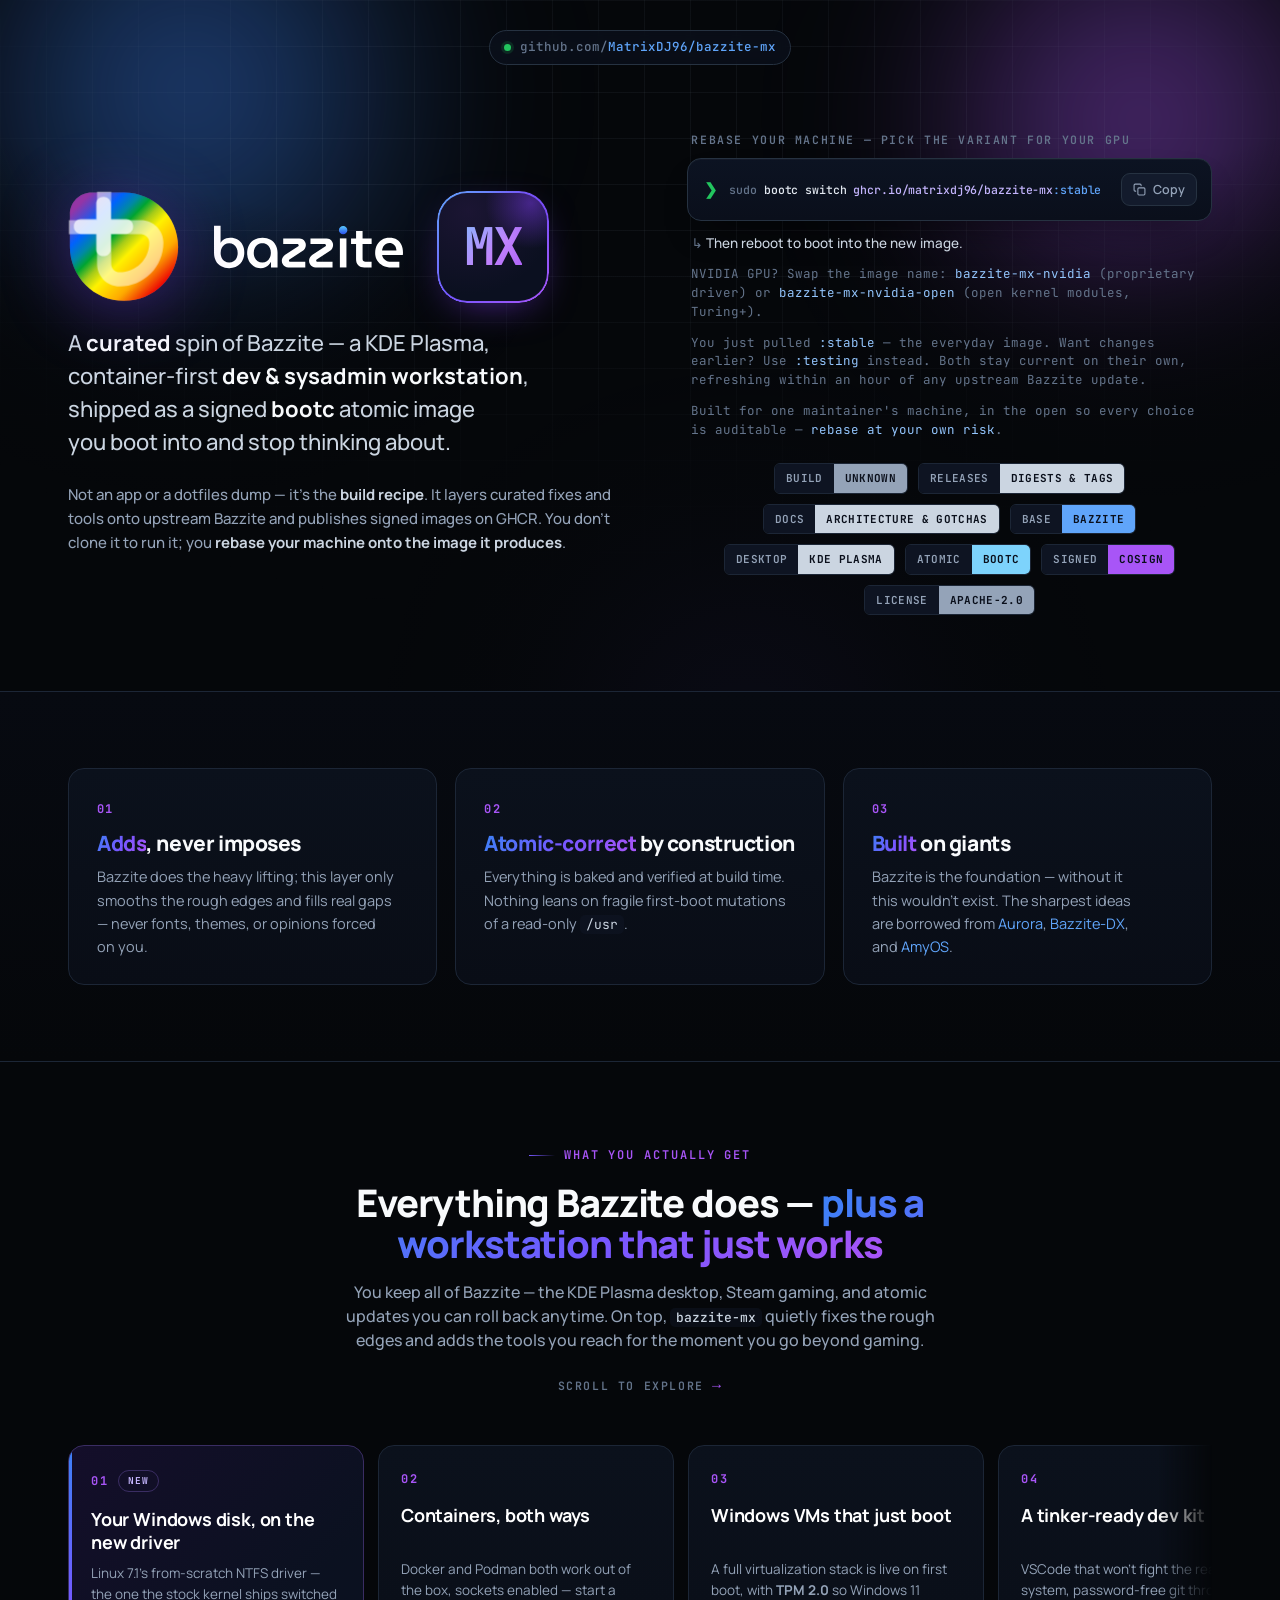
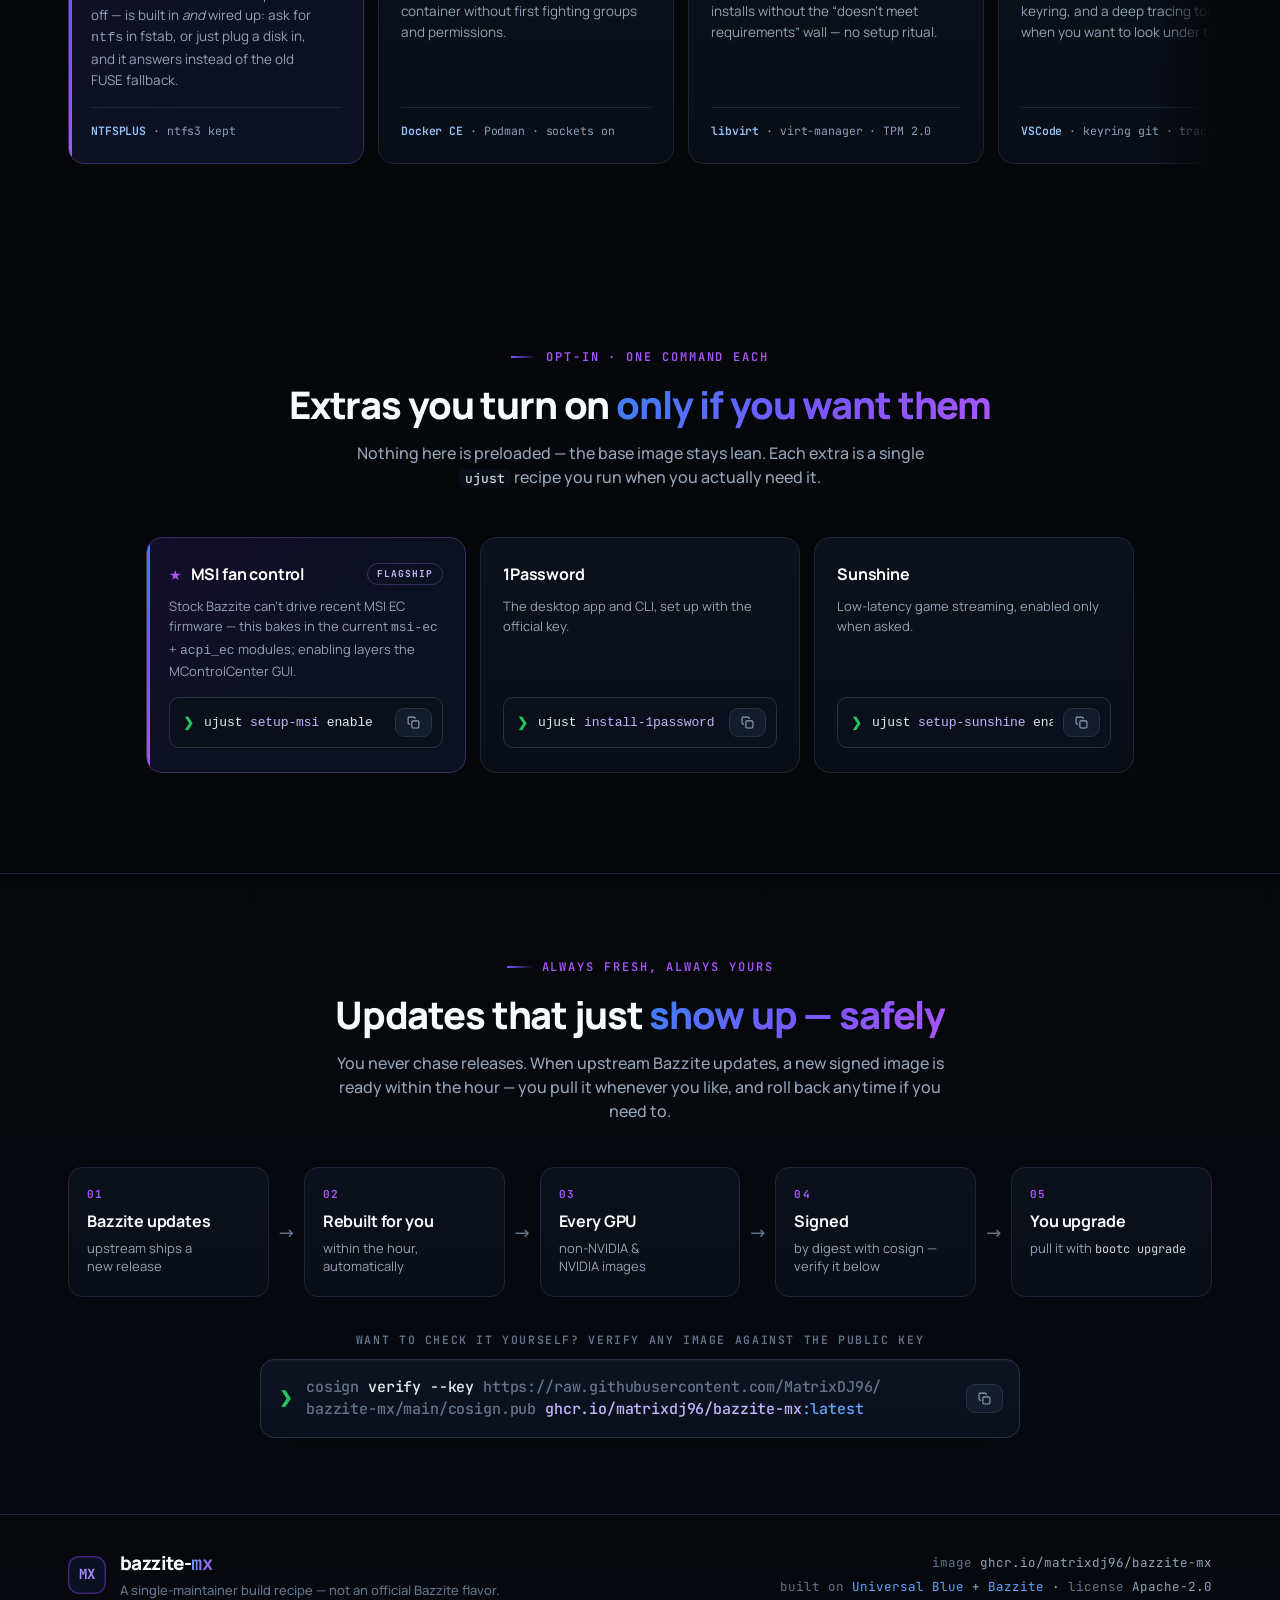
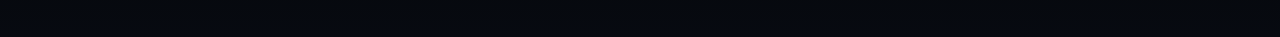
==== site/index.html @ 35c0148a "feat(pages): GitHub Pages landing page + deploy" ====
<!DOCTYPE html>
<html lang="en">
<head>
<meta charset="UTF-8">
<meta name="viewport" content="width=device-width, initial-scale=1.0">
<title>bazzite-mx · a curated spin of Bazzite</title>
<link rel="icon" href="data:image/svg+xml,%3Csvg xmlns='http://www.w3.org/2000/svg' viewBox='0 0 64 64'%3E%3Crect x='3' y='3' width='58' height='58' rx='16' fill='%230b1020' stroke='%237c3aed' stroke-width='3'/%3E%3Ctext x='32' y='44' text-anchor='middle' font-family='monospace' font-size='30' font-weight='700' fill='%23a78bfa'%3EMX%3C/text%3E%3C/svg%3E">
<style>
  @font-face{
    font-family:'Manrope';font-style:normal;font-weight:400 800;font-display:swap;
    src:url(assets/fonts/manrope-latin.woff2) format('woff2');
    unicode-range:U+0000-00FF,U+0131,U+0152-0153,U+02BB-02BC,U+02C6,U+02DA,U+02DC,U+0304,U+0308,U+0329,U+2000-206F,U+20AC,U+2122,U+2191,U+2193,U+2212,U+2215,U+FEFF,U+FFFD;
  }
  @font-face{
    font-family:'JetBrains Mono';font-style:normal;font-weight:400 700;font-display:swap;
    src:url(assets/fonts/jetbrains-mono-latin.woff2) format('woff2');
    unicode-range:U+0000-00FF,U+0131,U+0152-0153,U+02BB-02BC,U+02C6,U+02DA,U+02DC,U+0304,U+0308,U+0329,U+2000-206F,U+20AC,U+2122,U+2191,U+2193,U+2212,U+2215,U+FEFF,U+FFFD;
  }
  :root{
    --black:#05070A;
    --surface:#0B0F17;
    --surface-2:#0d1320;
    --border:#1c2636;
    --border-soft:#263241;
    --white:#F8FAFC;
    --muted:#94A3B8;
    --muted-2:#64748B;
    --blue:#3B82F6;
    --blue-l:#60A5FA;
    --violet:#7C3AED;
    --violet-l:#a855f7;
    --green:#22C55E;
    --sans:'Manrope',system-ui,-apple-system,sans-serif;
    --mono:'JetBrains Mono',ui-monospace,SFMono-Regular,Menlo,Consolas,monospace;
    --grad:linear-gradient(120deg,#3b82f6 0%,#7657ff 52%,#a855f7 100%);
    --maxw:1040px;
  }
  *{margin:0;padding:0;box-sizing:border-box}
  html{scroll-behavior:smooth}
  body{
    background:var(--black);
    color:var(--white);
    font-family:var(--sans);
    -webkit-font-smoothing:antialiased;
    line-height:1.5;
    overflow-x:hidden;
  }
  .wrap{max-width:var(--maxw);margin:0 auto;padding:0 28px}

  /* ============ HERO ============ */
  .hero{
    position:relative;
    overflow:hidden;
    border-bottom:1px solid var(--border);
    isolation:isolate;
  }
  .hero-bg{position:absolute;inset:0;z-index:-2;overflow:hidden}
  .blob{position:absolute;border-radius:50%;filter:blur(70px);opacity:.5;mix-blend-mode:screen}
  .blob.b1{width:620px;height:620px;left:-120px;top:-220px;background:radial-gradient(circle,#3b82f6 0%,transparent 65%);animation:drift1 22s ease-in-out infinite}
  .blob.b2{width:560px;height:560px;right:-140px;top:-160px;background:radial-gradient(circle,#a855f7 0%,transparent 65%);animation:drift2 26s ease-in-out infinite}
  .blob.b3{width:520px;height:520px;left:38%;bottom:-300px;background:radial-gradient(circle,#7657ff 0%,transparent 65%);opacity:.4;animation:drift3 30s ease-in-out infinite}
  @keyframes drift1{0%,100%{transform:translate(0,0)}50%{transform:translate(60px,40px)}}
  @keyframes drift2{0%,100%{transform:translate(0,0)}50%{transform:translate(-50px,50px)}}
  @keyframes drift3{0%,100%{transform:translate(0,0)}50%{transform:translate(40px,-40px)}}
  .grid-overlay{
    position:absolute;inset:0;z-index:-1;
    background-image:
      linear-gradient(to right,rgba(148,163,184,.07) 1px,transparent 1px),
      linear-gradient(to bottom,rgba(148,163,184,.07) 1px,transparent 1px);
    background-size:46px 46px;
    -webkit-mask:radial-gradient(ellipse 78% 72% at 50% 32%,#000 38%,transparent 82%);
            mask:radial-gradient(ellipse 78% 72% at 50% 32%,#000 38%,transparent 82%);
  }
  .hero::after{
    content:"";position:absolute;inset:0;z-index:-1;pointer-events:none;
    background:radial-gradient(ellipse 120% 80% at 50% -10%,transparent 55%,rgba(5,7,10,.85) 100%);
  }

  .hero-inner{padding:30px 28px 76px;text-align:center}

  /* top repo chip */
  .repo-chip{
    display:inline-flex;align-items:center;gap:0;
    font-family:var(--mono);font-size:12.5px;font-weight:500;
    color:var(--muted);
    border:1px solid var(--border-soft);
    background:rgba(13,19,32,.6);
    padding:7px 14px;border-radius:999px;
    backdrop-filter:blur(6px);
    margin-bottom:46px;
    white-space:nowrap;
  }
  .repo-chip .dot{width:7px;height:7px;border-radius:50%;background:var(--green);box-shadow:0 0 0 3px rgba(34,197,94,.15);margin-right:9px}
  .repo-chip a{color:var(--blue-l);text-decoration:none}
  .repo-chip .sep{color:var(--muted-2)}

  /* lockup */
  .lockup{display:flex;align-items:center;justify-content:center;gap:16px;flex-wrap:wrap}
  .bz-stack{position:relative;width:124px;height:124px;flex:none;perspective:520px;filter:drop-shadow(0 10px 34px rgba(124,58,237,.4))}
  .bz-3d{position:relative;width:100%;height:100%;transform-style:preserve-3d;transition:transform .22s ease-out;will-change:transform}
  .wordmark-bz{height:104px;width:auto;flex:none;margin:0 -6px}
  .bz-layer{position:absolute;inset:0;width:100%;height:100%;display:block;transform:translateZ(var(--z,0)) scale(1.16);backface-visibility:hidden}
  .mx-block{display:flex;flex-direction:column;align-items:center;gap:13px;perspective:520px}
  .mx-badge{
    position:relative;
    display:inline-flex;align-items:center;justify-content:center;
    width:124px;height:124px;flex:none;border-radius:30px;overflow:hidden;
    background:radial-gradient(125% 120% at 28% 18%,#1b1533 0%,#0b1020 62%);
    box-shadow:0 12px 40px -16px rgba(124,58,237,.7),inset 0 1px 0 rgba(255,255,255,.06);
    font-family:var(--mono);font-weight:800;font-size:58px;letter-spacing:-.03em;
    will-change:transform;transition:transform .25s cubic-bezier(.22,.61,.36,1);
  }
  .mx-badge::before{content:"";position:absolute;inset:0;border-radius:inherit;padding:2px;
    background:linear-gradient(135deg,#60a5fa,#7657ff 52%,#a855f7);
    -webkit-mask:linear-gradient(#000 0 0) content-box,linear-gradient(#000 0 0);
    -webkit-mask-composite:xor;mask-composite:exclude;pointer-events:none}
  .mx-badge::after{content:"";position:absolute;width:92px;height:92px;border-radius:50%;
    top:-34px;right:-28px;background:radial-gradient(circle,rgba(124,58,237,.5),transparent 70%);pointer-events:none}
  .mx-text{position:relative;background:linear-gradient(135deg,#7cc0ff,#c084fc 55%,#a855f7);-webkit-background-clip:text;background-clip:text;color:transparent}

  .tagline{
    max-width:640px;margin:34px auto 0;
    font-size:18.5px;font-weight:500;color:#cbd5e1;
    text-wrap:balance;
  }
  .tagline b{color:var(--white);font-weight:700}

  /* install block */
  .install{
    max-width:620px;margin:38px auto 0;
    text-align:center;
  }
  .install-label{
    font-family:var(--mono);font-size:11.5px;font-weight:600;letter-spacing:.14em;
    text-transform:uppercase;color:var(--muted-2);margin:0 4px 10px;
  }
  .cmd{
    display:flex;align-items:center;gap:14px;
    background:linear-gradient(180deg,#0c1322,#0a0f1b);
    border:1px solid var(--border-soft);
    border-radius:14px;
    padding:16px 16px 16px 18px;
    box-shadow:0 18px 40px -22px rgba(0,0,0,.9),inset 0 1px 0 rgba(255,255,255,.03);
  }
  .cmd .prompt{font-family:var(--mono);font-weight:700;color:var(--green);font-size:16px;flex:none;line-height:1.5}
  .cmd code{
    font-family:var(--mono);font-size:15px;font-weight:500;color:#e2e8f0;
    flex:1;white-space:normal;overflow-wrap:break-word;letter-spacing:-.01em;line-height:1.5;
    text-align:left;
  }
  .nb{white-space:nowrap}
  .cmd code .dim{color:var(--muted-2)}
  .cmd code .img{color:#c4b5fd}
  .cmd code .tag{color:var(--blue-l)}
  .copy{
    flex:none;display:inline-flex;align-items:center;gap:7px;
    font-family:var(--sans);font-size:12.5px;font-weight:600;color:var(--muted);
    background:#131b2c;border:1px solid var(--border-soft);
    border-radius:9px;padding:7px 11px;cursor:pointer;transition:.18s;white-space:nowrap;
  }
  .copy:hover{color:var(--white);border-color:#3a4a63;background:#172033}
  .copy.done{color:var(--green);border-color:rgba(34,197,94,.4)}
  .copy svg{width:13px;height:13px}
  .install-note{
    font-family:var(--mono);font-size:12.5px;color:var(--muted-2);
    margin:12px 4px 0;
  }
  .install-note .tg{color:#93c5fd}

  /* shields */
  .shields{display:flex;flex-wrap:wrap;justify-content:center;gap:10px;margin-top:40px}
  .shield{
    display:flex;align-items:stretch;
    font-family:var(--mono);font-size:11px;font-weight:600;letter-spacing:.03em;
    border-radius:6px;overflow:hidden;border:1px solid var(--border);
    text-decoration:none;transition:border-color .18s,transform .18s;
  }
  .shield:hover{border-color:#3a4a63;transform:translateY(-1px)}
  .shield span{padding:6px 11px;display:inline-flex;align-items:center;text-transform:uppercase;white-space:nowrap}
  .shield .k{background:#0e1422;color:var(--muted);flex:none}
  .shield .v{color:#0a0f1b;font-weight:700;flex:none;justify-content:center}
  .shield .v.green{background:var(--green)}
  .shield .v.red{background:#ef4444}
  .shield .v.blue{background:var(--blue-l)}
  .shield .v.violet{background:var(--violet-l)}

  /* ============ FEATURES ============ */
  .section{padding:76px 0}
  .sec-head{margin:0 auto 44px;max-width:730px;text-align:center}
  .kicker{
    display:inline-flex;align-items:center;justify-content:center;gap:9px;
    font-family:var(--mono);font-size:12px;font-weight:600;letter-spacing:.16em;
    text-transform:uppercase;color:var(--violet-l);margin-bottom:18px;
  }
  .kicker::before{content:"";width:26px;height:1.5px;background:linear-gradient(90deg,#7657ff,transparent)}
  h2.sec-title{
    font-size:38px;font-weight:800;letter-spacing:-.03em;line-height:1.08;
  }
  .sec-title .accent{
    background:var(--grad);-webkit-background-clip:text;background-clip:text;color:transparent;
  }
  .sec-sub{margin:16px auto 0;font-size:16px;color:var(--muted);font-weight:500;text-wrap:pretty;max-width:620px}
  .sec-sub b{color:#cbd5e1;font-weight:700}
  .sec-sub code{font-family:var(--mono);font-size:14px;color:#cbd5e1;background:#10182770;padding:1px 6px;border-radius:5px}

  /* ===== HORIZONTAL SCROLLER ===== */
  .scroll-hint{display:flex;align-items:center;justify-content:center;gap:8px;margin-top:22px;font-family:var(--mono);font-size:11.5px;font-weight:600;letter-spacing:.14em;text-transform:uppercase;color:var(--muted-2)}
  .scroll-hint span{color:var(--violet-l);font-size:15px;animation:nudge 1.6s ease-in-out infinite}
  @keyframes nudge{0%,100%{transform:translateX(0)}50%{transform:translateX(4px)}}
  .scroller{
    display:flex;gap:14px;
    overflow-x:auto;scroll-snap-type:x proximity;
    padding:4px 0 24px;
    scrollbar-width:none;-ms-overflow-style:none;
    --fade-l:0px;--fade-r:54px;
    -webkit-mask:linear-gradient(90deg,transparent 0,#000 var(--fade-l),#000 calc(100% - var(--fade-r)),transparent 100%);
            mask:linear-gradient(90deg,transparent 0,#000 var(--fade-l),#000 calc(100% - var(--fade-r)),transparent 100%);
  }
  .scroller{cursor:grab}
  .scroller > :first-child{margin-left:auto}
  .scroller > :last-child{margin-right:auto}
  .scroller.dragging{cursor:grabbing;scroll-snap-type:none;user-select:none}
  .scroller::-webkit-scrollbar{display:none}
  .fcard{
    flex:0 0 296px;scroll-snap-align:start;position:relative;overflow:hidden;
    display:flex;flex-direction:column;text-align:left;
    background:linear-gradient(180deg,#0b111c,#090d16);
    border:1px solid var(--border);border-radius:16px;
    padding:24px 22px;transition:border-color .2s,transform .2s;
  }
  .fcard::before{content:"";position:absolute;left:0;top:0;height:100%;width:3px;background:var(--grad);opacity:0;transition:opacity .2s}
  .fcard:hover{border-color:#2c3a52;transform:translateY(-3px)}
  .fcard:hover::before{opacity:.9}
  .fcard.feat{background:linear-gradient(135deg,#140e2a,#0b1120 62%);border-color:#3a2d63}
  .fcard.feat::before{opacity:1}
  .f-num{font-family:var(--mono);font-size:12px;font-weight:700;color:var(--violet-l);letter-spacing:.14em;margin-bottom:16px}
  .f-head{display:flex;align-items:center;gap:10px;margin-bottom:16px}
  .f-head .f-num{margin-bottom:0}
  .f-flag{font-family:var(--mono);font-size:9.5px;font-weight:700;letter-spacing:.1em;text-transform:uppercase;color:#c4b5fd;border:1px solid #3a2d63;border-radius:999px;padding:3px 9px}
  .f-title{font-size:18px;font-weight:700;letter-spacing:-.01em;color:#fff;line-height:1.25;margin-bottom:10px;min-height:45px}
  .f-desc{font-size:13.5px;color:var(--muted);line-height:1.55;text-wrap:pretty}
  .f-tags{margin-top:auto;padding-top:16px;font-family:var(--mono);font-size:11.5px;color:#8aa0bd;letter-spacing:-.01em;line-height:1.5}
  .f-tags::before{content:"";display:block;height:1px;background:var(--border);margin-bottom:14px}
  .f-tags b{color:#93c5fd;font-weight:600}

  /* ===== RECIPES (opt-in) ===== */
  .rcard{
    flex:0 0 320px;scroll-snap-align:start;position:relative;overflow:hidden;
    display:flex;flex-direction:column;
    background:linear-gradient(180deg,#0b111c,#090d16);
    border:1px solid var(--border);border-radius:16px;
    padding:24px 22px;transition:border-color .2s,transform .2s;
  }
  .rcard:hover{border-color:#2c3a52;transform:translateY(-3px)}
  .rcard.feat{background:linear-gradient(135deg,#140e2a,#0b1120 62%);border-color:#3a2d63}
  .rcard.feat::before{content:"";position:absolute;left:0;top:0;height:100%;width:3px;background:var(--grad)}
  .r-head{display:flex;align-items:center;gap:9px;margin-bottom:10px}
  .r-star{color:#a855f7;font-size:14px}
  .r-name{font-size:16px;font-weight:700;color:#fff;letter-spacing:-.01em}
  .r-tag{margin-left:auto;font-family:var(--mono);font-size:9.5px;font-weight:700;letter-spacing:.1em;text-transform:uppercase;color:#c4b5fd;border:1px solid #3a2d63;border-radius:999px;padding:3px 9px}
  .r-desc{font-size:13px;color:var(--muted);line-height:1.55;margin-bottom:16px;text-wrap:pretty}
  .r-cmd{display:flex;align-items:center;gap:10px;margin-top:auto;background:#0a0f1b;border:1px solid var(--border-soft);border-radius:10px;padding:10px 10px 10px 13px;font-family:var(--mono);font-size:13px;color:#e2e8f0}
  .r-cmd .prompt{color:var(--green);font-weight:700;flex:none}
  .r-cmd code{flex:1;white-space:nowrap;overflow-x:auto;letter-spacing:-.01em;scrollbar-width:none;-ms-overflow-style:none}
  .r-cmd code::-webkit-scrollbar{display:none}
  .r-cmd code .rk{color:#c4b5fd}

  /* ============ FOOTER ============ */
  .footer{
    border-top:1px solid var(--border);
    background:linear-gradient(180deg,transparent,#070a11);
    padding:34px 0 40px;
  }
  .foot-inner{display:flex;align-items:center;justify-content:space-between;gap:28px;flex-wrap:wrap}
  .foot-brand{display:flex;align-items:center;gap:14px}
  .foot-mark{width:38px;height:38px;flex:none;border-radius:11px;
    display:flex;align-items:center;justify-content:center;
    background:#0b1020;box-shadow:inset 0 0 0 1.5px rgba(124,58,237,.45);
    font-family:var(--mono);font-size:14px;font-weight:800;letter-spacing:-.02em;color:#a78bfa}
  .foot-word{font-family:var(--sans);font-weight:800;font-size:19px;letter-spacing:-.03em}
  .foot-word .mx{font-family:var(--mono);font-weight:700;background:linear-gradient(120deg,#60a5fa,#a855f7);-webkit-background-clip:text;background-clip:text;color:transparent}
  .foot-note{font-size:13px;color:var(--muted-2);margin-top:3px;font-weight:500}
  .foot-meta{font-family:var(--mono);font-size:12.5px;color:var(--muted);text-align:right;line-height:1.9}
  .foot-meta .g{color:var(--muted-2)}
  .foot-meta a{color:var(--blue-l);text-decoration:none}

  .install-after{font-size:13.5px;color:#cbd5e1;font-weight:500;margin:12px 4px 0}
  .install-after::before{content:"↳ ";color:var(--muted-2)}

  .clarifier{
    max-width:680px;margin:20px auto 0;
    font-size:15px;font-weight:500;color:var(--muted);line-height:1.6;text-wrap:pretty;
  }
  .clarifier b{color:#cbd5e1;font-weight:700}

  /* ===== PRINCIPLES ===== */
  .principles{border-bottom:1px solid var(--border);background:linear-gradient(180deg,#070a11,transparent)}
  .principles-inner{display:grid;grid-template-columns:repeat(auto-fit,minmax(255px,1fr));gap:18px;padding:76px 28px}
  .principle{position:relative;padding:26px 28px;border:1px solid var(--border);border-radius:16px;background:linear-gradient(180deg,#0b111c,#090d16)}
  .principle .p-no{font-family:var(--mono);font-size:12px;font-weight:700;color:var(--violet-l);letter-spacing:.1em}
  .principle h3{margin:12px 0 10px;font-size:21px;font-weight:800;letter-spacing:-.02em;line-height:1.15}
  .principle h3 .accent{background:var(--grad);-webkit-background-clip:text;background-clip:text;color:transparent}
  .principle p{font-size:14.5px;color:var(--muted);line-height:1.6;text-wrap:pretty}
  .principle p a{color:var(--blue-l);text-decoration:none}
  .principle p a:hover{text-decoration:underline}
  .principle p code,.sec-sub code{font-family:var(--mono);font-size:13px;color:#cbd5e1;background:#10182770;padding:1px 6px;border-radius:5px}

  /* ===== PIPELINE ===== */
  .pipe-section{border-top:1px solid var(--border);background:linear-gradient(180deg,transparent,#070a11)}
  .pipeline{display:flex;align-items:stretch;gap:10px;flex-wrap:wrap}
  .pipeline .stage{
    flex:1 1 150px;display:flex;flex-direction:column;gap:6px;
    padding:18px 18px 20px;border:1px solid var(--border);border-radius:14px;
    background:linear-gradient(180deg,#0b111c,#090d16);
  }
  .pipeline .s-no{font-family:var(--mono);font-size:11px;font-weight:700;color:var(--violet-l);letter-spacing:.1em}
  .pipeline .s-name{font-size:16px;font-weight:700;letter-spacing:-.01em}
  .pipeline .s-desc{font-size:13px;color:var(--muted);line-height:1.45;text-wrap:pretty}
  .pipeline .s-desc code{font-family:var(--mono);font-size:12px;color:#cbd5e1}
  .pipeline .arrow{align-self:center;color:var(--muted-2);font-size:18px;flex:none}
  .verify{max-width:760px;margin:34px auto 0;text-align:center}

  @media (min-width:601px) and (max-width:856px){
    .principle:nth-child(3){grid-column:1/-1}
  }
  @media (max-width:1019px){
    .pipeline{flex-direction:column;align-items:center;gap:8px}
    .pipeline .stage{flex:none;width:min(440px,100%)}
    .pipeline .arrow{transform:rotate(90deg);line-height:1}
  }
  @media (max-width:920px){
    .section{padding:64px 0}
    h2.sec-title{font-size:32px}
    .bz-stack{width:104px;height:104px}
    .wordmark-bz{height:84px}
    .mx-badge{width:104px;height:104px;font-size:50px}
    .principles-inner{padding:64px 28px}
  }
  @media (max-width:600px){
    .wrap{padding:0 20px}
    .hero-inner{padding:18px 20px 50px}
    .repo-chip{margin-bottom:34px;font-size:11.5px}
    .lockup{gap:10px}
    .bz-stack{width:74px;height:74px}
    .wordmark-bz{height:48px;margin:0 -4px}
    .mx-badge{width:74px;height:74px;font-size:36px;border-radius:20px}
    .mx-badge::before{padding:1.5px}
    .tagline{font-size:17px;margin-top:28px}
    .clarifier{font-size:13.5px}
    .install{margin-top:30px}
    .cmd code{font-size:13.5px}
    .cmd{flex-wrap:wrap}
    .cmd .copy{margin-left:auto}
    .cmd .copy #copyLabel{display:none}
    .section{padding:50px 0}
    .sec-head{margin-bottom:32px}
    h2.sec-title{font-size:25px}
    .sec-sub{font-size:14.5px}
    .principles-inner{grid-template-columns:1fr;padding:50px 20px;gap:14px}
    .principle{padding:22px 22px}
    .principle h3{font-size:19px}
    .scroller{padding:4px 0 20px}
    .fcard{flex-basis:262px}
    .rcard{flex-basis:262px}
    .r-cmd{font-size:12.5px}
    .verify{margin-top:26px}
    .foot-inner{flex-direction:column;align-items:flex-start;gap:18px}
    .foot-meta{text-align:left}
  }
  /* landscape hero: two columns on wide screens */
  @media (min-width:1200px){
    :root{--maxw:1200px}
    .hero-grid{
      display:grid;grid-template-columns:1.04fr 0.96fr;gap:clamp(36px,4vw,60px);
      align-items:center;text-align:left;margin-top:20px;
    }
    .hero-brand{display:flex;flex-direction:column;align-items:flex-start;gap:24px}
    .hero-brand .lockup{margin:0;justify-content:flex-start;flex-wrap:nowrap}
    .hero-brand .bz-stack{width:112px;height:112px}
    .hero-brand .wordmark-bz{height:90px}
    .hero-brand .mx-badge{width:112px;height:112px;font-size:52px}
    .hero-brand .tagline{margin:0;max-width:none;font-size:22px}
    .hero-brand .clarifier{margin:0;max-width:none}
    .hero-copy{display:flex;flex-direction:column}
    .hero-copy .install{margin:0;max-width:none;text-align:left}
    .hero-copy .shields{margin-top:24px}
    .hero-copy .cmd{gap:12px;padding:14px 14px 14px 16px}
    .hero-copy .cmd code{font-size:11.5px}
  }
  @media (min-width:601px) and (max-width:1199px){
    .install .cmd code{font-size:clamp(11px,1.9vw,14px)}
    .verify .cmd code{font-size:clamp(10.5px,1.8vw,15px)}
  }
  @media (min-width:1700px){
    :root{--maxw:1320px}
    .hero-copy .cmd code{font-size:13px}
  }
  @media (prefers-reduced-motion:reduce){
    .blob{animation:none!important}
  }
</style>
</head>
<body>

<!-- ============ HERO ============ -->
<header class="hero">
  <div class="hero-bg" aria-hidden="true">
    <div class="blob b1"></div>
    <div class="blob b2"></div>
    <div class="blob b3"></div>
  </div>
  <div class="grid-overlay" aria-hidden="true"></div>

  <div class="wrap hero-inner">
    <div class="repo-chip">
      <span class="dot"></span>
      <span class="sep">github.com/</span><a href="https://github.com/MatrixDJ96/bazzite-mx">MatrixDJ96/bazzite-mx</a>
    </div>

    <div class="hero-grid">
    <div class="hero-brand">
    <div class="lockup">
      <div class="bz-stack" id="bzStack" role="img" aria-label="Bazzite">
        <div class="bz-3d" id="bz3d">
          <img class="bz-layer" style="--z:0px" src="assets/branding/bazzite_r_bg.svg" alt="">
          <img class="bz-layer" style="--z:11px" src="assets/branding/bazzite_b.svg" alt="">
          <img class="bz-layer" style="--z:26px" src="assets/branding/bazzite_dpad.svg" alt="">
        </div>
      </div>
      <img class="wordmark-bz" src="assets/branding/bazzite_text.svg" alt="bazzite">
      <div class="mx-block">
        <span class="mx-badge" id="mxBadge"><span class="mx-text">MX</span></span>
      </div>
    </div>
    <p class="tagline">A <b>curated</b> spin of Bazzite — a KDE Plasma, container-first <b>dev &amp; sysadmin workstation</b>, shipped as a signed <b>bootc</b> atomic image you boot into and stop thinking about.</p>

    <p class="clarifier">Not an app or a dotfiles dump — it's the <b>build recipe</b>. It layers curated fixes and tools onto upstream Bazzite and publishes signed images on GHCR. You don't clone it to run it; you <b>rebase your machine onto the image it produces</b>.</p>
    </div>

    <div class="hero-copy">
    <div class="install">
      <p class="install-label">Rebase your machine — pick the variant for your GPU</p>
      <div class="cmd">
        <span class="prompt">❯</span>
        <code><span class="dim">sudo</span> bootc switch <span class="img">ghcr.io/<wbr>matrixdj96/<wbr><span class="nb">bazzite-mx</span></span><span class="tag">:stable</span></code>
        <button class="copy" id="copyBtn" aria-label="Copy command">
          <svg viewBox="0 0 24 24" fill="none" stroke="currentColor" stroke-width="2" stroke-linecap="round" stroke-linejoin="round"><rect x="9" y="9" width="13" height="13" rx="2"></rect><path d="M5 15H4a2 2 0 0 1-2-2V4a2 2 0 0 1 2-2h9a2 2 0 0 1 2 2v1"></path></svg>
          <span id="copyLabel">Copy</span>
        </button>
      </div>
      <p class="install-after">Then reboot to boot into the new image.</p>
      <p class="install-note">NVIDIA GPU? Swap the image name: <span class="tg">bazzite-mx-nvidia</span> (proprietary driver) or <span class="tg">bazzite-mx-nvidia-open</span> (open kernel modules, Turing+).</p>
      <p class="install-note">You just pulled <span class="tg">:stable</span> — the everyday image. Want changes earlier? Use <span class="tg">:testing</span> instead. Both stay current on their own, refreshing within an hour of any upstream Bazzite update.</p>
      <p class="install-note">Built for one maintainer's machine, in the open so every choice is auditable — <span class="tg">rebase at your own risk</span>.</p>
    </div>

    <div class="shields">
      <a class="shield" href="https://github.com/MatrixDJ96/bazzite-mx/actions/workflows/build.yml" target="_blank" rel="noopener"><span class="k">build</span><span class="v" style="background:#94a3b8" id="buildStatus">unknown</span></a>
      <a class="shield" href="https://github.com/MatrixDJ96/bazzite-mx/releases" target="_blank" rel="noopener"><span class="k">releases</span><span class="v" style="background:#cbd5e1">digests &amp; tags</span></a>
      <a class="shield" href="https://github.com/MatrixDJ96/bazzite-mx/tree/main/docs" target="_blank" rel="noopener"><span class="k">docs</span><span class="v" style="background:#cbd5e1">architecture &amp; gotchas</span></a>
      <a class="shield" href="https://github.com/ublue-os/bazzite" target="_blank" rel="noopener"><span class="k">base</span><span class="v blue">bazzite</span></a>
      <a class="shield" href="https://kde.org/plasma-desktop/" target="_blank" rel="noopener"><span class="k">desktop</span><span class="v" style="background:#cbd5e1">KDE Plasma</span></a>
      <a class="shield" href="https://github.com/containers/bootc" target="_blank" rel="noopener"><span class="k">atomic</span><span class="v" style="background:#7dd3fc">bootc</span></a>
      <a class="shield" href="https://github.com/sigstore/cosign" target="_blank" rel="noopener"><span class="k">signed</span><span class="v violet">cosign</span></a>
      <a class="shield" href="https://github.com/MatrixDJ96/bazzite-mx/blob/main/LICENSE" target="_blank" rel="noopener"><span class="k">license</span><span class="v" style="background:#94a3b8">Apache-2.0</span></a>
    </div>
    </div>
    </div>
  </div>
</header>

<!-- ============ PRINCIPLES ============ -->
<section class="principles">
  <div class="wrap principles-inner">
    <div class="principle">
      <span class="p-no">01</span>
      <h3><span class="accent">Adds</span>, never imposes</h3>
      <p>Bazzite does the heavy lifting; this layer only smooths the rough edges and fills real gaps — never fonts, themes, or opinions forced on you.</p>
    </div>
    <div class="principle">
      <span class="p-no">02</span>
      <h3><span class="accent">Atomic-correct</span> by construction</h3>
      <p>Everything is baked and verified at build time. Nothing leans on fragile first-boot mutations of a read-only <code>/usr</code>.</p>
    </div>
    <div class="principle">
      <span class="p-no">03</span>
      <h3><span class="accent">Built</span> on giants</h3>
      <p>Bazzite is the foundation — without it this wouldn't exist. The sharpest ideas are borrowed from <a href="https://getaurora.dev">Aurora</a>, <a href="https://github.com/ublue-os/bazzite-dx">Bazzite-DX</a>, and <a href="https://github.com/astrovm/amyos">AmyOS</a>.</p>
    </div>
  </div>
</section>

<!-- ============ FEATURES ============ -->
<main class="section">
  <div class="wrap">
    <div class="sec-head">
      <div class="kicker">what you actually get</div>
      <h2 class="sec-title">Everything Bazzite does — <span class="accent">plus a workstation that just works</span></h2>
      <p class="sec-sub">You keep all of Bazzite — the KDE Plasma desktop, Steam gaming, and atomic updates you can roll back anytime. On top, <code>bazzite-mx</code> quietly fixes the rough edges and adds the tools you reach for the moment you go beyond gaming.</p>
      <div class="scroll-hint">Scroll to explore <span>→</span></div>
    </div>
  </div>

  <div class="wrap">
  <div class="scroller" role="list">

    <article class="fcard feat" role="listitem">
      <div class="f-head"><span class="f-num">01</span><span class="f-flag">new</span></div>
      <h3 class="f-title">Your Windows disk, on the new driver</h3>
      <p class="f-desc">Linux 7.1's from-scratch NTFS driver — the one the stock kernel ships switched off — is built in <em>and</em> wired up: ask for <code>ntfs</code> in fstab, or just plug a disk in, and it answers instead of the old FUSE fallback.</p>
      <div class="f-tags"><b>NTFSPLUS</b> · ntfs3 kept</div>
    </article>

    <article class="fcard" role="listitem">
      <span class="f-num">02</span>
      <h3 class="f-title">Containers, both ways</h3>
      <p class="f-desc">Docker and Podman both work out of the box, sockets enabled — start a container without first fighting groups and permissions.</p>
      <div class="f-tags"><b>Docker CE</b> · Podman · sockets on</div>
    </article>

    <article class="fcard" role="listitem">
      <span class="f-num">03</span>
      <h3 class="f-title">Windows VMs that just boot</h3>
      <p class="f-desc">A full virtualization stack is live on first boot, with <b>TPM 2.0</b> so Windows 11 installs without the “doesn't meet requirements” wall — no setup ritual.</p>
      <div class="f-tags"><b>libvirt</b> · virt-manager · TPM 2.0</div>
    </article>

    <article class="fcard" role="listitem">
      <span class="f-num">04</span>
      <h3 class="f-title">A tinker-ready dev kit</h3>
      <p class="f-desc">VSCode that won't fight the read-only system, password-free git through the keyring, and a deep tracing toolkit for when you want to look under the hood.</p>
      <div class="f-tags"><b>VSCode</b> · keyring git · tracing tools</div>
    </article>

    <article class="fcard" role="listitem">
      <span class="f-num">05</span>
      <h3 class="f-title">Firefox, the native way</h3>
      <p class="f-desc">Firefox straight from Mozilla instead of a sandboxed Flatpak — system fonts, the keyring, and native messaging all just work.</p>
      <div class="f-tags"><b>Mozilla RPM</b> · no Flatpak</div>
    </article>

    <article class="fcard" role="listitem">
      <span class="f-num">06</span>
      <h3 class="f-title">Disk tools, restored</h3>
      <p class="f-desc">The graphical partition manager Bazzite removed is back — so you're never stuck dropping to the terminal just to resize a disk.</p>
      <div class="f-tags"><b>gparted</b> · GUI partitions</div>
    </article>

  </div>
  </div>
</main>

<!-- ============ RECIPES (opt-in) ============ -->
<section class="section recipes-section">
  <div class="wrap">
    <div class="sec-head">
      <div class="kicker">opt-in · one command each</div>
      <h2 class="sec-title">Extras you turn on <span class="accent">only if you want them</span></h2>
      <p class="sec-sub">Nothing here is preloaded — the base image stays lean. Each extra is a single <code>ujust</code> recipe you run when you actually need it.</p>
    </div>
  </div>
  <div class="wrap">
    <div class="scroller" role="list">

      <article class="rcard feat" role="listitem">
        <div class="r-head"><span class="r-star">★</span><span class="r-name">MSI fan control</span><span class="r-tag">flagship</span></div>
        <p class="r-desc">Stock Bazzite can't drive recent MSI EC firmware — this bakes in the current <code>msi-ec</code> + <code>acpi_ec</code> modules; enabling layers the MControlCenter GUI.</p>
        <div class="r-cmd"><span class="prompt">❯</span> <code>ujust <span class="rk">setup-msi</span> enable</code>
          <button class="copy" data-copy="ujust setup-msi enable" aria-label="Copy command"><svg viewBox="0 0 24 24" fill="none" stroke="currentColor" stroke-width="2" stroke-linecap="round" stroke-linejoin="round"><rect x="9" y="9" width="13" height="13" rx="2"></rect><path d="M5 15H4a2 2 0 0 1-2-2V4a2 2 0 0 1 2-2h9a2 2 0 0 1 2 2v1"></path></svg></button>
        </div>
      </article>

      <article class="rcard" role="listitem">
        <div class="r-head"><span class="r-name">1Password</span></div>
        <p class="r-desc">The desktop app and CLI, set up with the official key.</p>
        <div class="r-cmd"><span class="prompt">❯</span> <code>ujust <span class="rk">install-1password</span></code>
          <button class="copy" data-copy="ujust install-1password" aria-label="Copy command"><svg viewBox="0 0 24 24" fill="none" stroke="currentColor" stroke-width="2" stroke-linecap="round" stroke-linejoin="round"><rect x="9" y="9" width="13" height="13" rx="2"></rect><path d="M5 15H4a2 2 0 0 1-2-2V4a2 2 0 0 1 2-2h9a2 2 0 0 1 2 2v1"></path></svg></button>
        </div>
      </article>

      <article class="rcard" role="listitem">
        <div class="r-head"><span class="r-name">Sunshine</span></div>
        <p class="r-desc">Low-latency game streaming, enabled only when asked.</p>
        <div class="r-cmd"><span class="prompt">❯</span> <code>ujust <span class="rk">setup-sunshine</span> enable</code>
          <button class="copy" data-copy="ujust setup-sunshine enable" aria-label="Copy command"><svg viewBox="0 0 24 24" fill="none" stroke="currentColor" stroke-width="2" stroke-linecap="round" stroke-linejoin="round"><rect x="9" y="9" width="13" height="13" rx="2"></rect><path d="M5 15H4a2 2 0 0 1-2-2V4a2 2 0 0 1 2-2h9a2 2 0 0 1 2 2v1"></path></svg></button>
        </div>
      </article>

    </div>
  </div>
</section>

<!-- ============ PIPELINE ============ -->
<section class="section pipe-section">
  <div class="wrap">
    <div class="sec-head">
      <div class="kicker">always fresh, always yours</div>
      <h2 class="sec-title">Updates that just <span class="accent">show up — safely</span></h2>
      <p class="sec-sub">You never chase releases. When upstream Bazzite updates, a new signed image is ready within the hour — you pull it whenever you like, and roll back anytime if you need to.</p>
    </div>
    <div class="pipeline">
      <div class="stage"><span class="s-no">01</span><span class="s-name">Bazzite updates</span><span class="s-desc">upstream ships a new release</span></div>
      <span class="arrow">→</span>
      <div class="stage"><span class="s-no">02</span><span class="s-name">Rebuilt for you</span><span class="s-desc">within the hour, automatically</span></div>
      <span class="arrow">→</span>
      <div class="stage"><span class="s-no">03</span><span class="s-name">Every GPU</span><span class="s-desc">non-NVIDIA &amp; NVIDIA images</span></div>
      <span class="arrow">→</span>
      <div class="stage"><span class="s-no">04</span><span class="s-name">Signed</span><span class="s-desc">by digest with cosign — verify it below</span></div>
      <span class="arrow">→</span>
      <div class="stage"><span class="s-no">05</span><span class="s-name">You upgrade</span><span class="s-desc">pull it with <code>bootc upgrade</code></span></div>
    </div>
    <div class="verify">
      <p class="install-label">Want to check it yourself? Verify any image against the public key</p>
      <div class="cmd">
        <span class="prompt">❯</span>
        <code><span class="dim">cosign</span> verify --key <span class="dim">https://raw.githubusercontent.com/<wbr>MatrixDJ96/<wbr>bazzite-mx/<wbr>main/<wbr>cosign.pub</span> <span class="img">ghcr.io/<wbr>matrixdj96/<wbr><span class="nb">bazzite-mx</span></span><span class="tag">:latest</span></code>
        <button class="copy" data-copy="cosign verify --key https://raw.githubusercontent.com/MatrixDJ96/bazzite-mx/main/cosign.pub ghcr.io/matrixdj96/bazzite-mx:latest" aria-label="Copy command"><svg viewBox="0 0 24 24" fill="none" stroke="currentColor" stroke-width="2" stroke-linecap="round" stroke-linejoin="round"><rect x="9" y="9" width="13" height="13" rx="2"></rect><path d="M5 15H4a2 2 0 0 1-2-2V4a2 2 0 0 1 2-2h9a2 2 0 0 1 2 2v1"></path></svg></button>
      </div>
    </div>
  </div>
</section>

<!-- ============ FOOTER ============ -->
<footer class="footer">
  <div class="wrap foot-inner">
    <div class="foot-brand">
      <div class="foot-mark" role="img" aria-label="bazzite-mx mark">MX</div>
      <div>
        <div class="foot-word">bazzite-<span class="mx">mx</span></div>
        <div class="foot-note">A single-maintainer build recipe — not an official Bazzite flavor.</div>
      </div>
    </div>
    <div class="foot-meta">
      <div><span class="g">image</span> ghcr.io/matrixdj96/bazzite-mx</div>
      <div><span class="g">built on</span> <a href="https://universal-blue.org">Universal Blue</a> + <a href="https://bazzite.gg">Bazzite</a> · <span class="g">license</span> Apache-2.0</div>
    </div>
  </div>
</footer>

<script>
  (function(){
    var btn=document.getElementById('copyBtn');
    var label=document.getElementById('copyLabel');
    var cmd='sudo bootc switch ghcr.io/matrixdj96/bazzite-mx:stable';
    if(!btn) return;
    btn.addEventListener('click',function(){
      var done=function(){
        btn.classList.add('done');label.textContent='Copied';
        setTimeout(function(){btn.classList.remove('done');label.textContent='Copy';},1600);
      };
      if(navigator.clipboard&&navigator.clipboard.writeText){
        navigator.clipboard.writeText(cmd).then(done).catch(done);
      }else{done();}
    });
  })();

  /* live build status via GitHub API; on any failure the static badge stands */
  (function(){
    var el=document.getElementById('buildStatus');
    if(!el||!window.fetch) return;
    fetch('https://api.github.com/repos/MatrixDJ96/bazzite-mx/actions/workflows/build.yml/runs?branch=main&status=completed&per_page=1')
      .then(function(r){return r.json()})
      .then(function(d){
        var run=d.workflow_runs&&d.workflow_runs[0];
        // Only a real verdict repaints the badge: a missing run, a rate-limited
        // API or a cancelled/timed-out run leaves the neutral "unknown".
        if(!run||(run.conclusion!=='success'&&run.conclusion!=='failure')) return;
        var ok=run.conclusion==='success';
        el.textContent=ok?'passing':'failing';
        el.style.background='';
        el.classList.toggle('green',ok);
        el.classList.toggle('red',!ok);
      }).catch(function(){});
  })();

  /* generic copy buttons (recipes) */
  document.addEventListener('click',function(e){
    var b=e.target.closest('[data-copy]'); if(!b) return;
    var txt=b.getAttribute('data-copy'); var lbl=b.querySelector('.cl');
    function ok(){ b.classList.add('done'); if(lbl) lbl.textContent='Copied'; setTimeout(function(){b.classList.remove('done'); if(lbl) lbl.textContent='Copy';},1500); }
    if(navigator.clipboard&&navigator.clipboard.writeText){ navigator.clipboard.writeText(txt).then(ok).catch(ok); }else{ ok(); }
  });

  /* cohesive 3D parallax on hero logo + MX badge */
  (function(){
    var reduce=window.matchMedia('(prefers-reduced-motion: reduce)').matches;
    var hero=document.querySelector('.hero');
    var bz3d=document.getElementById('bz3d');
    var mxBadge=document.getElementById('mxBadge');
    if(reduce||!hero||(!bz3d&&!mxBadge)) return;
    var mx=0,my=0,raf=null;
    function render(){
      raf=null;
      var rx=(-my*17).toFixed(2), ry=(mx*17).toFixed(2);
      if(bz3d) bz3d.style.transform='rotateX('+rx+'deg) rotateY('+ry+'deg)';
      if(mxBadge) mxBadge.style.transform='rotateX('+(-my*11).toFixed(2)+'deg) rotateY('+(mx*11).toFixed(2)+'deg)';
    }
    function schedule(){ if(!raf) raf=requestAnimationFrame(render); }
    hero.addEventListener('mousemove',function(e){
      var r=hero.getBoundingClientRect();
      mx=((e.clientX-r.left)/r.width-0.5)*2;
      my=((e.clientY-r.top)/r.height-0.5)*2;
      schedule();
    });
    hero.addEventListener('mouseleave',function(){ mx=0;my=0;schedule(); });
  })();

  /* edge-fade + drag-to-scroll + wheel for every horizontal scroller */
  document.querySelectorAll('.scroller').forEach(function(sc){
    function upd(){
      var more=sc.scrollLeft+sc.clientWidth<sc.scrollWidth-4, past=sc.scrollLeft>4;
      sc.style.setProperty('--fade-l',past?'40px':'0px');
      sc.style.setProperty('--fade-r',more?'54px':'0px');
    }
    sc.addEventListener('scroll',upd,{passive:true});
    window.addEventListener('resize',upd); upd();

    var down=false,moved=false,startX=0,startScroll=0;
    sc.addEventListener('pointerdown',function(e){
      if(e.button!==0) return;
      down=true;moved=false;startX=e.clientX;startScroll=sc.scrollLeft;
      if(sc.setPointerCapture) sc.setPointerCapture(e.pointerId);
      sc.classList.add('dragging');
    });
    sc.addEventListener('pointermove',function(e){
      if(!down) return;
      var dx=e.clientX-startX;
      if(Math.abs(dx)>3) moved=true;
      sc.scrollLeft=startScroll-dx;
    });
    function end(){ if(!down) return; down=false; sc.classList.remove('dragging'); }
    sc.addEventListener('pointerup',end);
    sc.addEventListener('pointercancel',end);
    sc.addEventListener('click',function(e){ if(moved){e.preventDefault();e.stopPropagation();} },true);
    sc.addEventListener('wheel',function(e){
      if(Math.abs(e.deltaY)<=Math.abs(e.deltaX)) return;
      var max=sc.scrollWidth-sc.clientWidth;
      if((e.deltaY>0&&sc.scrollLeft<max-1)||(e.deltaY<0&&sc.scrollLeft>1)){
        sc.scrollLeft+=e.deltaY; e.preventDefault();
      }
    },{passive:false});
  });
</script>
</body>
</html>
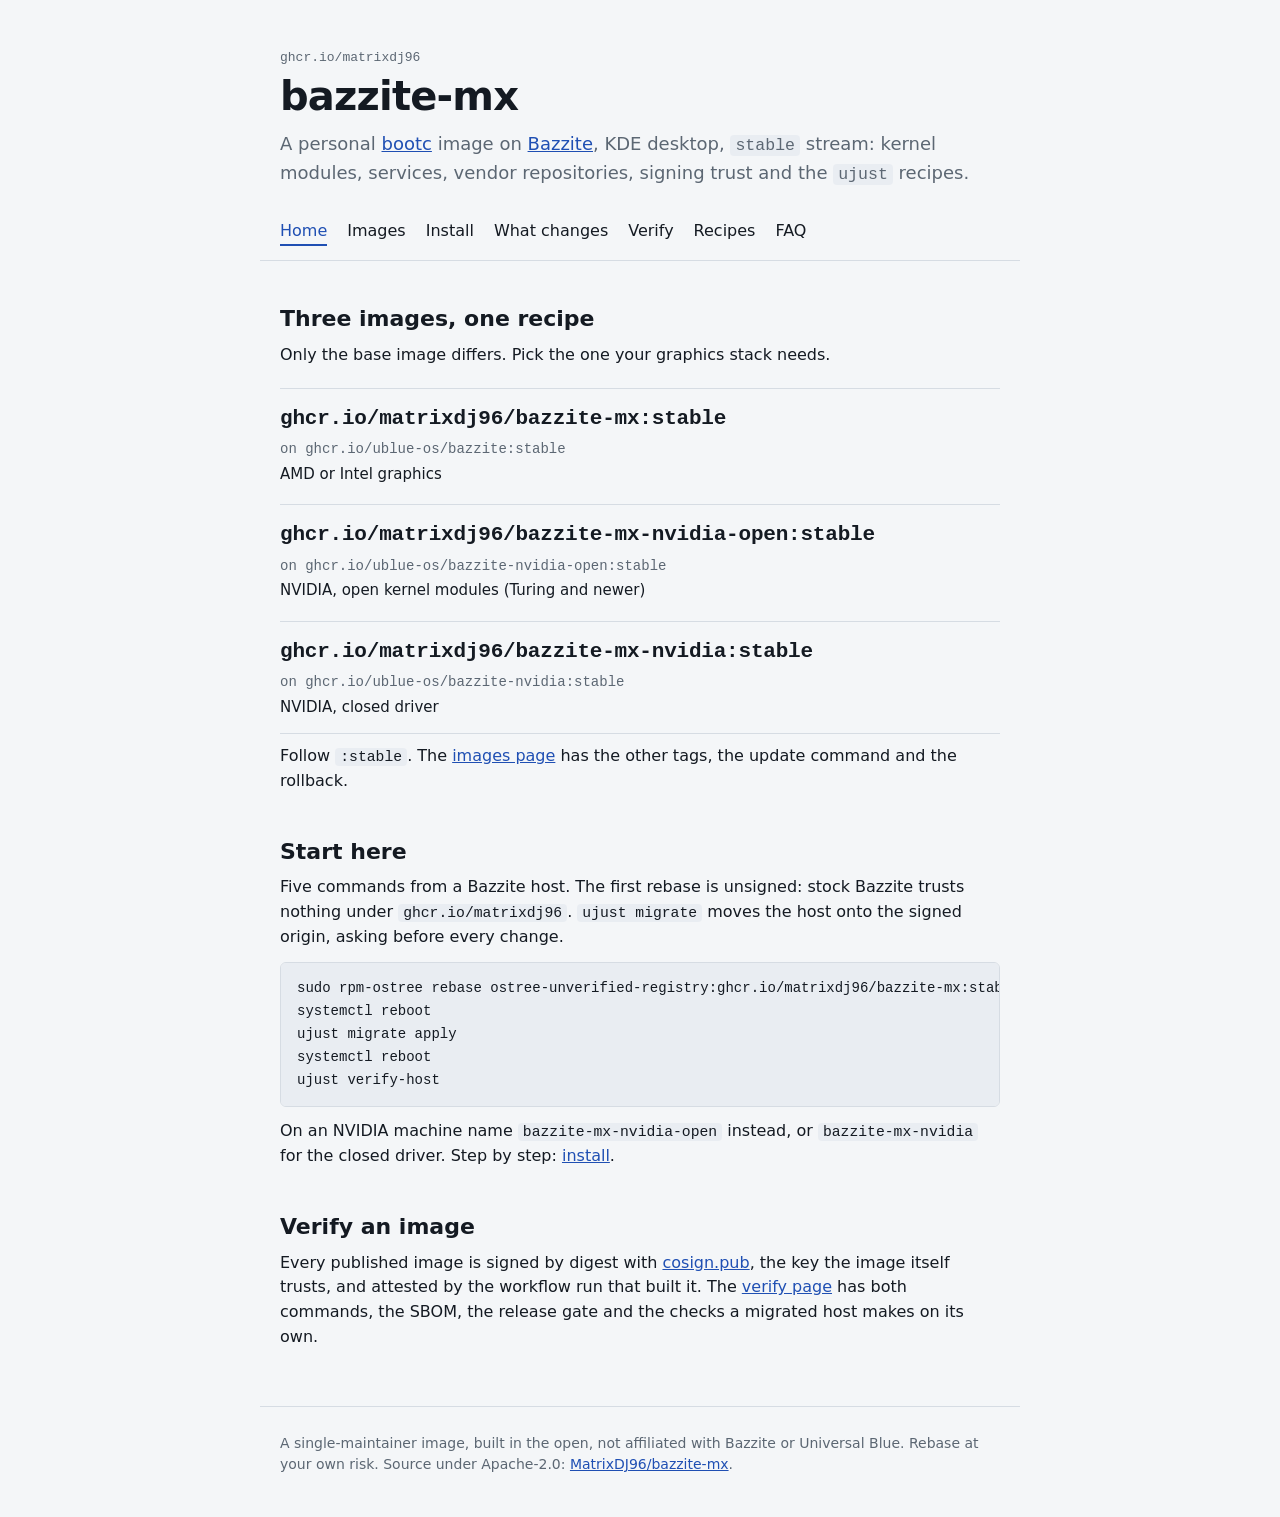
==== commit 4b0818eb: "feat(site): the site in seven pages, its check and the Pages deployment" ====
--- a/site/index.html
+++ b/site/index.html
@@ -1,745 +1,71 @@
 <!DOCTYPE html>
 <html lang="en">
 <head>
-<meta charset="UTF-8">
-<meta name="viewport" content="width=device-width, initial-scale=1.0">
-<title>bazzite-mx · a curated spin of Bazzite</title>
-<link rel="icon" href="data:image/svg+xml,%3Csvg xmlns='http://www.w3.org/2000/svg' viewBox='0 0 64 64'%3E%3Crect x='3' y='3' width='58' height='58' rx='16' fill='%230b1020' stroke='%237c3aed' stroke-width='3'/%3E%3Ctext x='32' y='44' text-anchor='middle' font-family='monospace' font-size='30' font-weight='700' fill='%23a78bfa'%3EMX%3C/text%3E%3C/svg%3E">
-<style>
-  @font-face{
-    font-family:'Manrope';font-style:normal;font-weight:400 800;font-display:swap;
-    src:url(assets/fonts/manrope-latin.woff2) format('woff2');
-    unicode-range:U+0000-00FF,U+0131,U+0152-0153,U+02BB-02BC,U+02C6,U+02DA,U+02DC,U+0304,U+0308,U+0329,U+2000-206F,U+20AC,U+2122,U+2191,U+2193,U+2212,U+2215,U+FEFF,U+FFFD;
-  }
-  @font-face{
-    font-family:'JetBrains Mono';font-style:normal;font-weight:400 700;font-display:swap;
-    src:url(assets/fonts/jetbrains-mono-latin.woff2) format('woff2');
-    unicode-range:U+0000-00FF,U+0131,U+0152-0153,U+02BB-02BC,U+02C6,U+02DA,U+02DC,U+0304,U+0308,U+0329,U+2000-206F,U+20AC,U+2122,U+2191,U+2193,U+2212,U+2215,U+FEFF,U+FFFD;
-  }
-  :root{
-    --black:#05070A;
-    --surface:#0B0F17;
-    --surface-2:#0d1320;
-    --border:#1c2636;
-    --border-soft:#263241;
-    --white:#F8FAFC;
-    --muted:#94A3B8;
-    --muted-2:#64748B;
-    --blue:#3B82F6;
-    --blue-l:#60A5FA;
-    --violet:#7C3AED;
-    --violet-l:#a855f7;
-    --green:#22C55E;
-    --sans:'Manrope',system-ui,-apple-system,sans-serif;
-    --mono:'JetBrains Mono',ui-monospace,SFMono-Regular,Menlo,Consolas,monospace;
-    --grad:linear-gradient(120deg,#3b82f6 0%,#7657ff 52%,#a855f7 100%);
-    --maxw:1040px;
-  }
-  *{margin:0;padding:0;box-sizing:border-box}
-  html{scroll-behavior:smooth}
-  body{
-    background:var(--black);
-    color:var(--white);
-    font-family:var(--sans);
-    -webkit-font-smoothing:antialiased;
-    line-height:1.5;
-    overflow-x:hidden;
-  }
-  .wrap{max-width:var(--maxw);margin:0 auto;padding:0 28px}
-
-  /* ============ HERO ============ */
-  .hero{
-    position:relative;
-    overflow:hidden;
-    border-bottom:1px solid var(--border);
-    isolation:isolate;
-  }
-  .hero-bg{position:absolute;inset:0;z-index:-2;overflow:hidden}
-  .blob{position:absolute;border-radius:50%;filter:blur(70px);opacity:.5;mix-blend-mode:screen}
-  .blob.b1{width:620px;height:620px;left:-120px;top:-220px;background:radial-gradient(circle,#3b82f6 0%,transparent 65%);animation:drift1 22s ease-in-out infinite}
-  .blob.b2{width:560px;height:560px;right:-140px;top:-160px;background:radial-gradient(circle,#a855f7 0%,transparent 65%);animation:drift2 26s ease-in-out infinite}
-  .blob.b3{width:520px;height:520px;left:38%;bottom:-300px;background:radial-gradient(circle,#7657ff 0%,transparent 65%);opacity:.4;animation:drift3 30s ease-in-out infinite}
-  @keyframes drift1{0%,100%{transform:translate(0,0)}50%{transform:translate(60px,40px)}}
-  @keyframes drift2{0%,100%{transform:translate(0,0)}50%{transform:translate(-50px,50px)}}
-  @keyframes drift3{0%,100%{transform:translate(0,0)}50%{transform:translate(40px,-40px)}}
-  .grid-overlay{
-    position:absolute;inset:0;z-index:-1;
-    background-image:
-      linear-gradient(to right,rgba(148,163,184,.07) 1px,transparent 1px),
-      linear-gradient(to bottom,rgba(148,163,184,.07) 1px,transparent 1px);
-    background-size:46px 46px;
-    -webkit-mask:radial-gradient(ellipse 78% 72% at 50% 32%,#000 38%,transparent 82%);
-            mask:radial-gradient(ellipse 78% 72% at 50% 32%,#000 38%,transparent 82%);
-  }
-  .hero::after{
-    content:"";position:absolute;inset:0;z-index:-1;pointer-events:none;
-    background:radial-gradient(ellipse 120% 80% at 50% -10%,transparent 55%,rgba(5,7,10,.85) 100%);
-  }
-
-  .hero-inner{padding:30px 28px 76px;text-align:center}
-
-  /* top repo chip */
-  .repo-chip{
-    display:inline-flex;align-items:center;gap:0;
-    font-family:var(--mono);font-size:12.5px;font-weight:500;
-    color:var(--muted);
-    border:1px solid var(--border-soft);
-    background:rgba(13,19,32,.6);
-    padding:7px 14px;border-radius:999px;
-    backdrop-filter:blur(6px);
-    margin-bottom:46px;
-    white-space:nowrap;
-  }
-  .repo-chip .dot{width:7px;height:7px;border-radius:50%;background:var(--green);box-shadow:0 0 0 3px rgba(34,197,94,.15);margin-right:9px}
-  .repo-chip a{color:var(--blue-l);text-decoration:none}
-  .repo-chip .sep{color:var(--muted-2)}
-
-  /* lockup */
-  .lockup{display:flex;align-items:center;justify-content:center;gap:16px;flex-wrap:wrap}
-  .bz-stack{position:relative;width:124px;height:124px;flex:none;perspective:520px;filter:drop-shadow(0 10px 34px rgba(124,58,237,.4))}
-  .bz-3d{position:relative;width:100%;height:100%;transform-style:preserve-3d;transition:transform .22s ease-out;will-change:transform}
-  .wordmark-bz{height:104px;width:auto;flex:none;margin:0 -6px}
-  .bz-layer{position:absolute;inset:0;width:100%;height:100%;display:block;transform:translateZ(var(--z,0)) scale(1.16);backface-visibility:hidden}
-  .mx-block{display:flex;flex-direction:column;align-items:center;gap:13px;perspective:520px}
-  .mx-badge{
-    position:relative;
-    display:inline-flex;align-items:center;justify-content:center;
-    width:124px;height:124px;flex:none;border-radius:30px;overflow:hidden;
-    background:radial-gradient(125% 120% at 28% 18%,#1b1533 0%,#0b1020 62%);
-    box-shadow:0 12px 40px -16px rgba(124,58,237,.7),inset 0 1px 0 rgba(255,255,255,.06);
-    font-family:var(--mono);font-weight:800;font-size:58px;letter-spacing:-.03em;
-    will-change:transform;transition:transform .25s cubic-bezier(.22,.61,.36,1);
-  }
-  .mx-badge::before{content:"";position:absolute;inset:0;border-radius:inherit;padding:2px;
-    background:linear-gradient(135deg,#60a5fa,#7657ff 52%,#a855f7);
-    -webkit-mask:linear-gradient(#000 0 0) content-box,linear-gradient(#000 0 0);
-    -webkit-mask-composite:xor;mask-composite:exclude;pointer-events:none}
-  .mx-badge::after{content:"";position:absolute;width:92px;height:92px;border-radius:50%;
-    top:-34px;right:-28px;background:radial-gradient(circle,rgba(124,58,237,.5),transparent 70%);pointer-events:none}
-  .mx-text{position:relative;background:linear-gradient(135deg,#7cc0ff,#c084fc 55%,#a855f7);-webkit-background-clip:text;background-clip:text;color:transparent}
-
-  .tagline{
-    max-width:640px;margin:34px auto 0;
-    font-size:18.5px;font-weight:500;color:#cbd5e1;
-    text-wrap:balance;
-  }
-  .tagline b{color:var(--white);font-weight:700}
-
-  /* install block */
-  .install{
-    max-width:620px;margin:38px auto 0;
-    text-align:center;
-  }
-  .install-label{
-    font-family:var(--mono);font-size:11.5px;font-weight:600;letter-spacing:.14em;
-    text-transform:uppercase;color:var(--muted-2);margin:0 4px 10px;
-  }
-  .cmd{
-    display:flex;align-items:center;gap:14px;
-    background:linear-gradient(180deg,#0c1322,#0a0f1b);
-    border:1px solid var(--border-soft);
-    border-radius:14px;
-    padding:16px 16px 16px 18px;
-    box-shadow:0 18px 40px -22px rgba(0,0,0,.9),inset 0 1px 0 rgba(255,255,255,.03);
-  }
-  .cmd .prompt{font-family:var(--mono);font-weight:700;color:var(--green);font-size:16px;flex:none;line-height:1.5}
-  .cmd code{
-    font-family:var(--mono);font-size:15px;font-weight:500;color:#e2e8f0;
-    flex:1;white-space:normal;overflow-wrap:break-word;letter-spacing:-.01em;line-height:1.5;
-    text-align:left;
-  }
-  .nb{white-space:nowrap}
-  .cmd code .dim{color:var(--muted-2)}
-  .cmd code .img{color:#c4b5fd}
-  .cmd code .tag{color:var(--blue-l)}
-  .copy{
-    flex:none;display:inline-flex;align-items:center;gap:7px;
-    font-family:var(--sans);font-size:12.5px;font-weight:600;color:var(--muted);
-    background:#131b2c;border:1px solid var(--border-soft);
-    border-radius:9px;padding:7px 11px;cursor:pointer;transition:.18s;white-space:nowrap;
-  }
-  .copy:hover{color:var(--white);border-color:#3a4a63;background:#172033}
-  .copy.done{color:var(--green);border-color:rgba(34,197,94,.4)}
-  .copy svg{width:13px;height:13px}
-  .install-note{
-    font-family:var(--mono);font-size:12.5px;color:var(--muted-2);
-    margin:12px 4px 0;
-  }
-  .install-note .tg{color:#93c5fd}
-
-  /* shields */
-  .shields{display:flex;flex-wrap:wrap;justify-content:center;gap:10px;margin-top:40px}
-  .shield{
-    display:flex;align-items:stretch;
-    font-family:var(--mono);font-size:11px;font-weight:600;letter-spacing:.03em;
-    border-radius:6px;overflow:hidden;border:1px solid var(--border);
-    text-decoration:none;transition:border-color .18s,transform .18s;
-  }
-  .shield:hover{border-color:#3a4a63;transform:translateY(-1px)}
-  .shield span{padding:6px 11px;display:inline-flex;align-items:center;text-transform:uppercase;white-space:nowrap}
-  .shield .k{background:#0e1422;color:var(--muted);flex:none}
-  .shield .v{color:#0a0f1b;font-weight:700;flex:none;justify-content:center}
-  .shield .v.green{background:var(--green)}
-  .shield .v.red{background:#ef4444}
-  .shield .v.blue{background:var(--blue-l)}
-  .shield .v.violet{background:var(--violet-l)}
-
-  /* ============ FEATURES ============ */
-  .section{padding:76px 0}
-  .sec-head{margin:0 auto 44px;max-width:730px;text-align:center}
-  .kicker{
-    display:inline-flex;align-items:center;justify-content:center;gap:9px;
-    font-family:var(--mono);font-size:12px;font-weight:600;letter-spacing:.16em;
-    text-transform:uppercase;color:var(--violet-l);margin-bottom:18px;
-  }
-  .kicker::before{content:"";width:26px;height:1.5px;background:linear-gradient(90deg,#7657ff,transparent)}
-  h2.sec-title{
-    font-size:38px;font-weight:800;letter-spacing:-.03em;line-height:1.08;
-  }
-  .sec-title .accent{
-    background:var(--grad);-webkit-background-clip:text;background-clip:text;color:transparent;
-  }
-  .sec-sub{margin:16px auto 0;font-size:16px;color:var(--muted);font-weight:500;text-wrap:pretty;max-width:620px}
-  .sec-sub b{color:#cbd5e1;font-weight:700}
-  .sec-sub code{font-family:var(--mono);font-size:14px;color:#cbd5e1;background:#10182770;padding:1px 6px;border-radius:5px}
-
-  /* ===== HORIZONTAL SCROLLER ===== */
-  .scroll-hint{display:flex;align-items:center;justify-content:center;gap:8px;margin-top:22px;font-family:var(--mono);font-size:11.5px;font-weight:600;letter-spacing:.14em;text-transform:uppercase;color:var(--muted-2)}
-  .scroll-hint span{color:var(--violet-l);font-size:15px;animation:nudge 1.6s ease-in-out infinite}
-  @keyframes nudge{0%,100%{transform:translateX(0)}50%{transform:translateX(4px)}}
-  .scroller{
-    display:flex;gap:14px;
-    overflow-x:auto;scroll-snap-type:x proximity;
-    padding:4px 0 24px;
-    scrollbar-width:none;-ms-overflow-style:none;
-    --fade-l:0px;--fade-r:54px;
-    -webkit-mask:linear-gradient(90deg,transparent 0,#000 var(--fade-l),#000 calc(100% - var(--fade-r)),transparent 100%);
-            mask:linear-gradient(90deg,transparent 0,#000 var(--fade-l),#000 calc(100% - var(--fade-r)),transparent 100%);
-  }
-  .scroller{cursor:grab}
-  .scroller > :first-child{margin-left:auto}
-  .scroller > :last-child{margin-right:auto}
-  .scroller.dragging{cursor:grabbing;scroll-snap-type:none;user-select:none}
-  .scroller::-webkit-scrollbar{display:none}
-  .fcard{
-    flex:0 0 296px;scroll-snap-align:start;position:relative;overflow:hidden;
-    display:flex;flex-direction:column;text-align:left;
-    background:linear-gradient(180deg,#0b111c,#090d16);
-    border:1px solid var(--border);border-radius:16px;
-    padding:24px 22px;transition:border-color .2s,transform .2s;
-  }
-  .fcard::before{content:"";position:absolute;left:0;top:0;height:100%;width:3px;background:var(--grad);opacity:0;transition:opacity .2s}
-  .fcard:hover{border-color:#2c3a52;transform:translateY(-3px)}
-  .fcard:hover::before{opacity:.9}
-  .fcard.feat{background:linear-gradient(135deg,#140e2a,#0b1120 62%);border-color:#3a2d63}
-  .fcard.feat::before{opacity:1}
-  .f-num{font-family:var(--mono);font-size:12px;font-weight:700;color:var(--violet-l);letter-spacing:.14em;margin-bottom:16px}
-  .f-head{display:flex;align-items:center;gap:10px;margin-bottom:16px}
-  .f-head .f-num{margin-bottom:0}
-  .f-flag{font-family:var(--mono);font-size:9.5px;font-weight:700;letter-spacing:.1em;text-transform:uppercase;color:#c4b5fd;border:1px solid #3a2d63;border-radius:999px;padding:3px 9px}
-  .f-title{font-size:18px;font-weight:700;letter-spacing:-.01em;color:#fff;line-height:1.25;margin-bottom:10px;min-height:45px}
-  .f-desc{font-size:13.5px;color:var(--muted);line-height:1.55;text-wrap:pretty}
-  .f-tags{margin-top:auto;padding-top:16px;font-family:var(--mono);font-size:11.5px;color:#8aa0bd;letter-spacing:-.01em;line-height:1.5}
-  .f-tags::before{content:"";display:block;height:1px;background:var(--border);margin-bottom:14px}
-  .f-tags b{color:#93c5fd;font-weight:600}
-
-  /* ===== RECIPES (opt-in) ===== */
-  .rcard{
-    flex:0 0 320px;scroll-snap-align:start;position:relative;overflow:hidden;
-    display:flex;flex-direction:column;
-    background:linear-gradient(180deg,#0b111c,#090d16);
-    border:1px solid var(--border);border-radius:16px;
-    padding:24px 22px;transition:border-color .2s,transform .2s;
-  }
-  .rcard:hover{border-color:#2c3a52;transform:translateY(-3px)}
-  .rcard.feat{background:linear-gradient(135deg,#140e2a,#0b1120 62%);border-color:#3a2d63}
-  .rcard.feat::before{content:"";position:absolute;left:0;top:0;height:100%;width:3px;background:var(--grad)}
-  .r-head{display:flex;align-items:center;gap:9px;margin-bottom:10px}
-  .r-star{color:#a855f7;font-size:14px}
-  .r-name{font-size:16px;font-weight:700;color:#fff;letter-spacing:-.01em}
-  .r-tag{margin-left:auto;font-family:var(--mono);font-size:9.5px;font-weight:700;letter-spacing:.1em;text-transform:uppercase;color:#c4b5fd;border:1px solid #3a2d63;border-radius:999px;padding:3px 9px}
-  .r-desc{font-size:13px;color:var(--muted);line-height:1.55;margin-bottom:16px;text-wrap:pretty}
-  .r-cmd{display:flex;align-items:center;gap:10px;margin-top:auto;background:#0a0f1b;border:1px solid var(--border-soft);border-radius:10px;padding:10px 10px 10px 13px;font-family:var(--mono);font-size:13px;color:#e2e8f0}
-  .r-cmd .prompt{color:var(--green);font-weight:700;flex:none}
-  .r-cmd code{flex:1;white-space:nowrap;overflow-x:auto;letter-spacing:-.01em;scrollbar-width:none;-ms-overflow-style:none}
-  .r-cmd code::-webkit-scrollbar{display:none}
-  .r-cmd code .rk{color:#c4b5fd}
-
-  /* ============ FOOTER ============ */
-  .footer{
-    border-top:1px solid var(--border);
-    background:linear-gradient(180deg,transparent,#070a11);
-    padding:34px 0 40px;
-  }
-  .foot-inner{display:flex;align-items:center;justify-content:space-between;gap:28px;flex-wrap:wrap}
-  .foot-brand{display:flex;align-items:center;gap:14px}
-  .foot-mark{width:38px;height:38px;flex:none;border-radius:11px;
-    display:flex;align-items:center;justify-content:center;
-    background:#0b1020;box-shadow:inset 0 0 0 1.5px rgba(124,58,237,.45);
-    font-family:var(--mono);font-size:14px;font-weight:800;letter-spacing:-.02em;color:#a78bfa}
-  .foot-word{font-family:var(--sans);font-weight:800;font-size:19px;letter-spacing:-.03em}
-  .foot-word .mx{font-family:var(--mono);font-weight:700;background:linear-gradient(120deg,#60a5fa,#a855f7);-webkit-background-clip:text;background-clip:text;color:transparent}
-  .foot-note{font-size:13px;color:var(--muted-2);margin-top:3px;font-weight:500}
-  .foot-meta{font-family:var(--mono);font-size:12.5px;color:var(--muted);text-align:right;line-height:1.9}
-  .foot-meta .g{color:var(--muted-2)}
-  .foot-meta a{color:var(--blue-l);text-decoration:none}
-
-  .install-after{font-size:13.5px;color:#cbd5e1;font-weight:500;margin:12px 4px 0}
-  .install-after::before{content:"↳ ";color:var(--muted-2)}
-
-  .clarifier{
-    max-width:680px;margin:20px auto 0;
-    font-size:15px;font-weight:500;color:var(--muted);line-height:1.6;text-wrap:pretty;
-  }
-  .clarifier b{color:#cbd5e1;font-weight:700}
-
-  /* ===== PRINCIPLES ===== */
-  .principles{border-bottom:1px solid var(--border);background:linear-gradient(180deg,#070a11,transparent)}
-  .principles-inner{display:grid;grid-template-columns:repeat(auto-fit,minmax(255px,1fr));gap:18px;padding:76px 28px}
-  .principle{position:relative;padding:26px 28px;border:1px solid var(--border);border-radius:16px;background:linear-gradient(180deg,#0b111c,#090d16)}
-  .principle .p-no{font-family:var(--mono);font-size:12px;font-weight:700;color:var(--violet-l);letter-spacing:.1em}
-  .principle h3{margin:12px 0 10px;font-size:21px;font-weight:800;letter-spacing:-.02em;line-height:1.15}
-  .principle h3 .accent{background:var(--grad);-webkit-background-clip:text;background-clip:text;color:transparent}
-  .principle p{font-size:14.5px;color:var(--muted);line-height:1.6;text-wrap:pretty}
-  .principle p a{color:var(--blue-l);text-decoration:none}
-  .principle p a:hover{text-decoration:underline}
-  .principle p code,.sec-sub code{font-family:var(--mono);font-size:13px;color:#cbd5e1;background:#10182770;padding:1px 6px;border-radius:5px}
-
-  /* ===== PIPELINE ===== */
-  .pipe-section{border-top:1px solid var(--border);background:linear-gradient(180deg,transparent,#070a11)}
-  .pipeline{display:flex;align-items:stretch;gap:10px;flex-wrap:wrap}
-  .pipeline .stage{
-    flex:1 1 150px;display:flex;flex-direction:column;gap:6px;
-    padding:18px 18px 20px;border:1px solid var(--border);border-radius:14px;
-    background:linear-gradient(180deg,#0b111c,#090d16);
-  }
-  .pipeline .s-no{font-family:var(--mono);font-size:11px;font-weight:700;color:var(--violet-l);letter-spacing:.1em}
-  .pipeline .s-name{font-size:16px;font-weight:700;letter-spacing:-.01em}
-  .pipeline .s-desc{font-size:13px;color:var(--muted);line-height:1.45;text-wrap:pretty}
-  .pipeline .s-desc code{font-family:var(--mono);font-size:12px;color:#cbd5e1}
-  .pipeline .arrow{align-self:center;color:var(--muted-2);font-size:18px;flex:none}
-  .verify{max-width:760px;margin:34px auto 0;text-align:center}
-
-  @media (min-width:601px) and (max-width:856px){
-    .principle:nth-child(3){grid-column:1/-1}
-  }
-  @media (max-width:1019px){
-    .pipeline{flex-direction:column;align-items:center;gap:8px}
-    .pipeline .stage{flex:none;width:min(440px,100%)}
-    .pipeline .arrow{transform:rotate(90deg);line-height:1}
-  }
-  @media (max-width:920px){
-    .section{padding:64px 0}
-    h2.sec-title{font-size:32px}
-    .bz-stack{width:104px;height:104px}
-    .wordmark-bz{height:84px}
-    .mx-badge{width:104px;height:104px;font-size:50px}
-    .principles-inner{padding:64px 28px}
-  }
-  @media (max-width:600px){
-    .wrap{padding:0 20px}
-    .hero-inner{padding:18px 20px 50px}
-    .repo-chip{margin-bottom:34px;font-size:11.5px}
-    .lockup{gap:10px}
-    .bz-stack{width:74px;height:74px}
-    .wordmark-bz{height:48px;margin:0 -4px}
-    .mx-badge{width:74px;height:74px;font-size:36px;border-radius:20px}
-    .mx-badge::before{padding:1.5px}
-    .tagline{font-size:17px;margin-top:28px}
-    .clarifier{font-size:13.5px}
-    .install{margin-top:30px}
-    .cmd code{font-size:13.5px}
-    .cmd{flex-wrap:wrap}
-    .cmd .copy{margin-left:auto}
-    .cmd .copy #copyLabel{display:none}
-    .section{padding:50px 0}
-    .sec-head{margin-bottom:32px}
-    h2.sec-title{font-size:25px}
-    .sec-sub{font-size:14.5px}
-    .principles-inner{grid-template-columns:1fr;padding:50px 20px;gap:14px}
-    .principle{padding:22px 22px}
-    .principle h3{font-size:19px}
-    .scroller{padding:4px 0 20px}
-    .fcard{flex-basis:262px}
-    .rcard{flex-basis:262px}
-    .r-cmd{font-size:12.5px}
-    .verify{margin-top:26px}
-    .foot-inner{flex-direction:column;align-items:flex-start;gap:18px}
-    .foot-meta{text-align:left}
-  }
-  /* landscape hero: two columns on wide screens */
-  @media (min-width:1200px){
-    :root{--maxw:1200px}
-    .hero-grid{
-      display:grid;grid-template-columns:1.04fr 0.96fr;gap:clamp(36px,4vw,60px);
-      align-items:center;text-align:left;margin-top:20px;
-    }
-    .hero-brand{display:flex;flex-direction:column;align-items:flex-start;gap:24px}
-    .hero-brand .lockup{margin:0;justify-content:flex-start;flex-wrap:nowrap}
-    .hero-brand .bz-stack{width:112px;height:112px}
-    .hero-brand .wordmark-bz{height:90px}
-    .hero-brand .mx-badge{width:112px;height:112px;font-size:52px}
-    .hero-brand .tagline{margin:0;max-width:none;font-size:22px}
-    .hero-brand .clarifier{margin:0;max-width:none}
-    .hero-copy{display:flex;flex-direction:column}
-    .hero-copy .install{margin:0;max-width:none;text-align:left}
-    .hero-copy .shields{margin-top:24px}
-    .hero-copy .cmd{gap:12px;padding:14px 14px 14px 16px}
-    .hero-copy .cmd code{font-size:11.5px}
-  }
-  @media (min-width:601px) and (max-width:1199px){
-    .install .cmd code{font-size:clamp(11px,1.9vw,14px)}
-    .verify .cmd code{font-size:clamp(10.5px,1.8vw,15px)}
-  }
-  @media (min-width:1700px){
-    :root{--maxw:1320px}
-    .hero-copy .cmd code{font-size:13px}
-  }
-  @media (prefers-reduced-motion:reduce){
-    .blob{animation:none!important}
-  }
-</style>
+<meta charset="utf-8" />
+<meta name="viewport" content="width=device-width, initial-scale=1" />
+<title>bazzite-mx</title>
+<meta name="description" content="A personal bootc image on Bazzite: the three images, how to move a host onto one and how to verify what it pulls." />
+<link rel="icon" href="data:image/svg+xml,%3Csvg xmlns='http://www.w3.org/2000/svg' viewBox='0 0 64 64'%3E%3Crect width='64' height='64' rx='14' fill='%23162032'/%3E%3Ctext x='32' y='43' text-anchor='middle' font-family='monospace' font-size='28' font-weight='700' fill='%23f2f5f9'%3EMX%3C/text%3E%3C/svg%3E" />
+<link rel="stylesheet" href="style.css" />
 </head>
 <body>
+<header>
+  <p class="kicker">ghcr.io/matrixdj96</p>
+  <h1>bazzite-mx</h1>
+  <p class="lead">A personal <a href="https://bootc-dev.github.io/bootc/">bootc</a> image on
+    <a href="https://bazzite.gg">Bazzite</a>, KDE desktop, <code>stable</code> stream: kernel
+    modules, services, vendor repositories, signing trust and the <code>ujust</code> recipes.</p>
+</header>
+<nav aria-label="Site">
+  <ul>
+    <li><a href="index.html" aria-current="page">Home</a></li>
+    <li><a href="images.html">Images</a></li>
+    <li><a href="install.html">Install</a></li>
+    <li><a href="changes.html">What changes</a></li>
+    <li><a href="verify.html">Verify</a></li>
+    <li><a href="recipes.html">Recipes</a></li>
+    <li><a href="faq.html">FAQ</a></li>
+  </ul>
+</nav>
+<main>
+  <section id="images">
+    <h2>Three images, one recipe</h2>
+    <p>Only the base image differs. Pick the one your graphics stack needs.</p>
+    <ul class="board">
+      <li><span class="ref">ghcr.io/matrixdj96/bazzite-mx:stable</span><span class="base">on ghcr.io/ublue-os/bazzite:stable</span><span class="for">AMD or Intel graphics</span></li>
+      <li><span class="ref">ghcr.io/matrixdj96/bazzite-mx-nvidia-open:stable</span><span class="base">on ghcr.io/ublue-os/bazzite-nvidia-open:stable</span><span class="for">NVIDIA, open kernel modules (Turing and newer)</span></li>
+      <li><span class="ref">ghcr.io/matrixdj96/bazzite-mx-nvidia:stable</span><span class="base">on ghcr.io/ublue-os/bazzite-nvidia:stable</span><span class="for">NVIDIA, closed driver</span></li>
+    </ul>
+    <p>Follow <code>:stable</code>. The <a href="images.html">images page</a> has the other tags, the update command and the rollback.</p>
+  </section>
 
-<!-- ============ HERO ============ -->
-<header class="hero">
-  <div class="hero-bg" aria-hidden="true">
-    <div class="blob b1"></div>
-    <div class="blob b2"></div>
-    <div class="blob b3"></div>
-  </div>
-  <div class="grid-overlay" aria-hidden="true"></div>
+  <section id="start">
+    <h2>Start here</h2>
+    <p>Five commands from a Bazzite host. The first rebase is unsigned: stock Bazzite trusts
+      nothing under <code>ghcr.io/matrixdj96</code>. <code>ujust migrate</code> moves the host onto
+      the signed origin, asking before every change.</p>
+<pre tabindex="0"><code>sudo rpm-ostree rebase ostree-unverified-registry:ghcr.io/matrixdj96/bazzite-mx:stable
+systemctl reboot
+ujust migrate apply
+systemctl reboot
+ujust verify-host</code></pre>
+    <p>On an NVIDIA machine name <code>bazzite-mx-nvidia-open</code> instead, or
+      <code>bazzite-mx-nvidia</code> for the closed driver. Step by step: <a href="install.html">install</a>.</p>
+  </section>
 
-  <div class="wrap hero-inner">
-    <div class="repo-chip">
-      <span class="dot"></span>
-      <span class="sep">github.com/</span><a href="https://github.com/MatrixDJ96/bazzite-mx">MatrixDJ96/bazzite-mx</a>
-    </div>
-
-    <div class="hero-grid">
-    <div class="hero-brand">
-    <div class="lockup">
-      <div class="bz-stack" id="bzStack" role="img" aria-label="Bazzite">
-        <div class="bz-3d" id="bz3d">
-          <img class="bz-layer" style="--z:0px" src="assets/branding/bazzite_r_bg.svg" alt="">
-          <img class="bz-layer" style="--z:11px" src="assets/branding/bazzite_b.svg" alt="">
-          <img class="bz-layer" style="--z:26px" src="assets/branding/bazzite_dpad.svg" alt="">
-        </div>
-      </div>
-      <img class="wordmark-bz" src="assets/branding/bazzite_text.svg" alt="bazzite">
-      <div class="mx-block">
-        <span class="mx-badge" id="mxBadge"><span class="mx-text">MX</span></span>
-      </div>
-    </div>
-    <p class="tagline">A <b>curated</b> spin of Bazzite — a KDE Plasma, container-first <b>dev &amp; sysadmin workstation</b>, shipped as a signed <b>bootc</b> atomic image you boot into and stop thinking about.</p>
-
-    <p class="clarifier">Not an app or a dotfiles dump — it's the <b>build recipe</b>. It layers curated fixes and tools onto upstream Bazzite and publishes signed images on GHCR. You don't clone it to run it; you <b>rebase your machine onto the image it produces</b>.</p>
-    </div>
-
-    <div class="hero-copy">
-    <div class="install">
-      <p class="install-label">Rebase your machine — pick the variant for your GPU</p>
-      <div class="cmd">
-        <span class="prompt">❯</span>
-        <code><span class="dim">sudo</span> bootc switch <span class="img">ghcr.io/<wbr>matrixdj96/<wbr><span class="nb">bazzite-mx</span></span><span class="tag">:stable</span></code>
-        <button class="copy" id="copyBtn" aria-label="Copy command">
-          <svg viewBox="0 0 24 24" fill="none" stroke="currentColor" stroke-width="2" stroke-linecap="round" stroke-linejoin="round"><rect x="9" y="9" width="13" height="13" rx="2"></rect><path d="M5 15H4a2 2 0 0 1-2-2V4a2 2 0 0 1 2-2h9a2 2 0 0 1 2 2v1"></path></svg>
-          <span id="copyLabel">Copy</span>
-        </button>
-      </div>
-      <p class="install-after">Then reboot to boot into the new image.</p>
-      <p class="install-note">NVIDIA GPU? Swap the image name: <span class="tg">bazzite-mx-nvidia</span> (proprietary driver) or <span class="tg">bazzite-mx-nvidia-open</span> (open kernel modules, Turing+).</p>
-      <p class="install-note">You just pulled <span class="tg">:stable</span> — the everyday image. Want changes earlier? Use <span class="tg">:testing</span> instead. Both stay current on their own, refreshing within an hour of any upstream Bazzite update.</p>
-      <p class="install-note">Built for one maintainer's machine, in the open so every choice is auditable — <span class="tg">rebase at your own risk</span>.</p>
-    </div>
-
-    <div class="shields">
-      <a class="shield" href="https://github.com/MatrixDJ96/bazzite-mx/actions/workflows/build.yml" target="_blank" rel="noopener"><span class="k">build</span><span class="v" style="background:#94a3b8" id="buildStatus">unknown</span></a>
-      <a class="shield" href="https://github.com/MatrixDJ96/bazzite-mx/releases" target="_blank" rel="noopener"><span class="k">releases</span><span class="v" style="background:#cbd5e1">digests &amp; tags</span></a>
-      <a class="shield" href="https://github.com/MatrixDJ96/bazzite-mx/tree/main/docs" target="_blank" rel="noopener"><span class="k">docs</span><span class="v" style="background:#cbd5e1">architecture &amp; gotchas</span></a>
-      <a class="shield" href="https://github.com/ublue-os/bazzite" target="_blank" rel="noopener"><span class="k">base</span><span class="v blue">bazzite</span></a>
-      <a class="shield" href="https://kde.org/plasma-desktop/" target="_blank" rel="noopener"><span class="k">desktop</span><span class="v" style="background:#cbd5e1">KDE Plasma</span></a>
-      <a class="shield" href="https://github.com/containers/bootc" target="_blank" rel="noopener"><span class="k">atomic</span><span class="v" style="background:#7dd3fc">bootc</span></a>
-      <a class="shield" href="https://github.com/sigstore/cosign" target="_blank" rel="noopener"><span class="k">signed</span><span class="v violet">cosign</span></a>
-      <a class="shield" href="https://github.com/MatrixDJ96/bazzite-mx/blob/main/LICENSE" target="_blank" rel="noopener"><span class="k">license</span><span class="v" style="background:#94a3b8">Apache-2.0</span></a>
-    </div>
-    </div>
-    </div>
-  </div>
-</header>
-
-<!-- ============ PRINCIPLES ============ -->
-<section class="principles">
-  <div class="wrap principles-inner">
-    <div class="principle">
-      <span class="p-no">01</span>
-      <h3><span class="accent">Adds</span>, never imposes</h3>
-      <p>Bazzite does the heavy lifting; this layer only smooths the rough edges and fills real gaps — never fonts, themes, or opinions forced on you.</p>
-    </div>
-    <div class="principle">
-      <span class="p-no">02</span>
-      <h3><span class="accent">Atomic-correct</span> by construction</h3>
-      <p>Everything is baked and verified at build time. Nothing leans on fragile first-boot mutations of a read-only <code>/usr</code>.</p>
-    </div>
-    <div class="principle">
-      <span class="p-no">03</span>
-      <h3><span class="accent">Built</span> on giants</h3>
-      <p>Bazzite is the foundation — without it this wouldn't exist. The sharpest ideas are borrowed from <a href="https://getaurora.dev">Aurora</a>, <a href="https://github.com/ublue-os/bazzite-dx">Bazzite-DX</a>, and <a href="https://github.com/astrovm/amyos">AmyOS</a>.</p>
-    </div>
-  </div>
-</section>
-
-<!-- ============ FEATURES ============ -->
-<main class="section">
-  <div class="wrap">
-    <div class="sec-head">
-      <div class="kicker">what you actually get</div>
-      <h2 class="sec-title">Everything Bazzite does — <span class="accent">plus a workstation that just works</span></h2>
-      <p class="sec-sub">You keep all of Bazzite — the KDE Plasma desktop, Steam gaming, and atomic updates you can roll back anytime. On top, <code>bazzite-mx</code> quietly fixes the rough edges and adds the tools you reach for the moment you go beyond gaming.</p>
-      <div class="scroll-hint">Scroll to explore <span>→</span></div>
-    </div>
-  </div>
-
-  <div class="wrap">
-  <div class="scroller" role="list">
-
-    <article class="fcard feat" role="listitem">
-      <div class="f-head"><span class="f-num">01</span><span class="f-flag">new</span></div>
-      <h3 class="f-title">Your Windows disk, on the new driver</h3>
-      <p class="f-desc">Linux 7.1's from-scratch NTFS driver — the one the stock kernel ships switched off — is built in <em>and</em> wired up: ask for <code>ntfs</code> in fstab, or just plug a disk in, and it answers instead of the old FUSE fallback.</p>
-      <div class="f-tags"><b>NTFSPLUS</b> · ntfs3 kept</div>
-    </article>
-
-    <article class="fcard" role="listitem">
-      <span class="f-num">02</span>
-      <h3 class="f-title">Containers, both ways</h3>
-      <p class="f-desc">Docker and Podman both work out of the box, sockets enabled — start a container without first fighting groups and permissions.</p>
-      <div class="f-tags"><b>Docker CE</b> · Podman · sockets on</div>
-    </article>
-
-    <article class="fcard" role="listitem">
-      <span class="f-num">03</span>
-      <h3 class="f-title">Windows VMs that just boot</h3>
-      <p class="f-desc">A full virtualization stack is live on first boot, with <b>TPM 2.0</b> so Windows 11 installs without the “doesn't meet requirements” wall — no setup ritual.</p>
-      <div class="f-tags"><b>libvirt</b> · virt-manager · TPM 2.0</div>
-    </article>
-
-    <article class="fcard" role="listitem">
-      <span class="f-num">04</span>
-      <h3 class="f-title">A tinker-ready dev kit</h3>
-      <p class="f-desc">VSCode that won't fight the read-only system, password-free git through the keyring, and a deep tracing toolkit for when you want to look under the hood.</p>
-      <div class="f-tags"><b>VSCode</b> · keyring git · tracing tools</div>
-    </article>
-
-    <article class="fcard" role="listitem">
-      <span class="f-num">05</span>
-      <h3 class="f-title">Firefox, the native way</h3>
-      <p class="f-desc">Firefox straight from Mozilla instead of a sandboxed Flatpak — system fonts, the keyring, and native messaging all just work.</p>
-      <div class="f-tags"><b>Mozilla RPM</b> · no Flatpak</div>
-    </article>
-
-    <article class="fcard" role="listitem">
-      <span class="f-num">06</span>
-      <h3 class="f-title">Disk tools, restored</h3>
-      <p class="f-desc">The graphical partition manager Bazzite removed is back — so you're never stuck dropping to the terminal just to resize a disk.</p>
-      <div class="f-tags"><b>gparted</b> · GUI partitions</div>
-    </article>
-
-  </div>
-  </div>
+  <section id="verify">
+    <h2>Verify an image</h2>
+    <p>Every published image is signed by digest with
+      <a href="https://raw.githubusercontent.com/MatrixDJ96/bazzite-mx/main/cosign.pub">cosign.pub</a>,
+      the key the image itself trusts, and attested by the workflow run that built it. The
+      <a href="verify.html">verify page</a> has both commands, the SBOM, the release gate and the
+      checks a migrated host makes on its own.</p>
+  </section>
 </main>
-
-<!-- ============ RECIPES (opt-in) ============ -->
-<section class="section recipes-section">
-  <div class="wrap">
-    <div class="sec-head">
-      <div class="kicker">opt-in · one command each</div>
-      <h2 class="sec-title">Extras you turn on <span class="accent">only if you want them</span></h2>
-      <p class="sec-sub">Nothing here is preloaded — the base image stays lean. Each extra is a single <code>ujust</code> recipe you run when you actually need it.</p>
-    </div>
-  </div>
-  <div class="wrap">
-    <div class="scroller" role="list">
-
-      <article class="rcard feat" role="listitem">
-        <div class="r-head"><span class="r-star">★</span><span class="r-name">MSI fan control</span><span class="r-tag">flagship</span></div>
-        <p class="r-desc">Stock Bazzite can't drive recent MSI EC firmware — this bakes in the current <code>msi-ec</code> + <code>acpi_ec</code> modules; enabling layers the MControlCenter GUI.</p>
-        <div class="r-cmd"><span class="prompt">❯</span> <code>ujust <span class="rk">setup-msi</span> enable</code>
-          <button class="copy" data-copy="ujust setup-msi enable" aria-label="Copy command"><svg viewBox="0 0 24 24" fill="none" stroke="currentColor" stroke-width="2" stroke-linecap="round" stroke-linejoin="round"><rect x="9" y="9" width="13" height="13" rx="2"></rect><path d="M5 15H4a2 2 0 0 1-2-2V4a2 2 0 0 1 2-2h9a2 2 0 0 1 2 2v1"></path></svg></button>
-        </div>
-      </article>
-
-      <article class="rcard" role="listitem">
-        <div class="r-head"><span class="r-name">1Password</span></div>
-        <p class="r-desc">The desktop app and CLI, set up with the official key.</p>
-        <div class="r-cmd"><span class="prompt">❯</span> <code>ujust <span class="rk">install-1password</span></code>
-          <button class="copy" data-copy="ujust install-1password" aria-label="Copy command"><svg viewBox="0 0 24 24" fill="none" stroke="currentColor" stroke-width="2" stroke-linecap="round" stroke-linejoin="round"><rect x="9" y="9" width="13" height="13" rx="2"></rect><path d="M5 15H4a2 2 0 0 1-2-2V4a2 2 0 0 1 2-2h9a2 2 0 0 1 2 2v1"></path></svg></button>
-        </div>
-      </article>
-
-      <article class="rcard" role="listitem">
-        <div class="r-head"><span class="r-name">Sunshine</span></div>
-        <p class="r-desc">Low-latency game streaming, enabled only when asked.</p>
-        <div class="r-cmd"><span class="prompt">❯</span> <code>ujust <span class="rk">setup-sunshine</span> enable</code>
-          <button class="copy" data-copy="ujust setup-sunshine enable" aria-label="Copy command"><svg viewBox="0 0 24 24" fill="none" stroke="currentColor" stroke-width="2" stroke-linecap="round" stroke-linejoin="round"><rect x="9" y="9" width="13" height="13" rx="2"></rect><path d="M5 15H4a2 2 0 0 1-2-2V4a2 2 0 0 1 2-2h9a2 2 0 0 1 2 2v1"></path></svg></button>
-        </div>
-      </article>
-
-    </div>
-  </div>
-</section>
-
-<!-- ============ PIPELINE ============ -->
-<section class="section pipe-section">
-  <div class="wrap">
-    <div class="sec-head">
-      <div class="kicker">always fresh, always yours</div>
-      <h2 class="sec-title">Updates that just <span class="accent">show up — safely</span></h2>
-      <p class="sec-sub">You never chase releases. When upstream Bazzite updates, a new signed image is ready within the hour — you pull it whenever you like, and roll back anytime if you need to.</p>
-    </div>
-    <div class="pipeline">
-      <div class="stage"><span class="s-no">01</span><span class="s-name">Bazzite updates</span><span class="s-desc">upstream ships a new release</span></div>
-      <span class="arrow">→</span>
-      <div class="stage"><span class="s-no">02</span><span class="s-name">Rebuilt for you</span><span class="s-desc">within the hour, automatically</span></div>
-      <span class="arrow">→</span>
-      <div class="stage"><span class="s-no">03</span><span class="s-name">Every GPU</span><span class="s-desc">non-NVIDIA &amp; NVIDIA images</span></div>
-      <span class="arrow">→</span>
-      <div class="stage"><span class="s-no">04</span><span class="s-name">Signed</span><span class="s-desc">by digest with cosign — verify it below</span></div>
-      <span class="arrow">→</span>
-      <div class="stage"><span class="s-no">05</span><span class="s-name">You upgrade</span><span class="s-desc">pull it with <code>bootc upgrade</code></span></div>
-    </div>
-    <div class="verify">
-      <p class="install-label">Want to check it yourself? Verify any image against the public key</p>
-      <div class="cmd">
-        <span class="prompt">❯</span>
-        <code><span class="dim">cosign</span> verify --key <span class="dim">https://raw.githubusercontent.com/<wbr>MatrixDJ96/<wbr>bazzite-mx/<wbr>main/<wbr>cosign.pub</span> <span class="img">ghcr.io/<wbr>matrixdj96/<wbr><span class="nb">bazzite-mx</span></span><span class="tag">:latest</span></code>
-        <button class="copy" data-copy="cosign verify --key https://raw.githubusercontent.com/MatrixDJ96/bazzite-mx/main/cosign.pub ghcr.io/matrixdj96/bazzite-mx:latest" aria-label="Copy command"><svg viewBox="0 0 24 24" fill="none" stroke="currentColor" stroke-width="2" stroke-linecap="round" stroke-linejoin="round"><rect x="9" y="9" width="13" height="13" rx="2"></rect><path d="M5 15H4a2 2 0 0 1-2-2V4a2 2 0 0 1 2-2h9a2 2 0 0 1 2 2v1"></path></svg></button>
-      </div>
-    </div>
-  </div>
-</section>
-
-<!-- ============ FOOTER ============ -->
-<footer class="footer">
-  <div class="wrap foot-inner">
-    <div class="foot-brand">
-      <div class="foot-mark" role="img" aria-label="bazzite-mx mark">MX</div>
-      <div>
-        <div class="foot-word">bazzite-<span class="mx">mx</span></div>
-        <div class="foot-note">A single-maintainer build recipe — not an official Bazzite flavor.</div>
-      </div>
-    </div>
-    <div class="foot-meta">
-      <div><span class="g">image</span> ghcr.io/matrixdj96/bazzite-mx</div>
-      <div><span class="g">built on</span> <a href="https://universal-blue.org">Universal Blue</a> + <a href="https://bazzite.gg">Bazzite</a> · <span class="g">license</span> Apache-2.0</div>
-    </div>
-  </div>
+<footer>
+  <p>A single-maintainer image, built in the open, not affiliated with Bazzite or Universal
+    Blue. Rebase at your own risk. Source under Apache-2.0:
+    <a href="https://github.com/MatrixDJ96/bazzite-mx">MatrixDJ96/bazzite-mx</a>.</p>
 </footer>
-
-<script>
-  (function(){
-    var btn=document.getElementById('copyBtn');
-    var label=document.getElementById('copyLabel');
-    var cmd='sudo bootc switch ghcr.io/matrixdj96/bazzite-mx:stable';
-    if(!btn) return;
-    btn.addEventListener('click',function(){
-      var done=function(){
-        btn.classList.add('done');label.textContent='Copied';
-        setTimeout(function(){btn.classList.remove('done');label.textContent='Copy';},1600);
-      };
-      if(navigator.clipboard&&navigator.clipboard.writeText){
-        navigator.clipboard.writeText(cmd).then(done).catch(done);
-      }else{done();}
-    });
-  })();
-
-  /* live build status via GitHub API; on any failure the static badge stands */
-  (function(){
-    var el=document.getElementById('buildStatus');
-    if(!el||!window.fetch) return;
-    fetch('https://api.github.com/repos/MatrixDJ96/bazzite-mx/actions/workflows/build.yml/runs?branch=main&status=completed&per_page=1')
-      .then(function(r){return r.json()})
-      .then(function(d){
-        var run=d.workflow_runs&&d.workflow_runs[0];
-        // Only a real verdict repaints the badge: a missing run, a rate-limited
-        // API or a cancelled/timed-out run leaves the neutral "unknown".
-        if(!run||(run.conclusion!=='success'&&run.conclusion!=='failure')) return;
-        var ok=run.conclusion==='success';
-        el.textContent=ok?'passing':'failing';
-        el.style.background='';
-        el.classList.toggle('green',ok);
-        el.classList.toggle('red',!ok);
-      }).catch(function(){});
-  })();
-
-  /* generic copy buttons (recipes) */
-  document.addEventListener('click',function(e){
-    var b=e.target.closest('[data-copy]'); if(!b) return;
-    var txt=b.getAttribute('data-copy'); var lbl=b.querySelector('.cl');
-    function ok(){ b.classList.add('done'); if(lbl) lbl.textContent='Copied'; setTimeout(function(){b.classList.remove('done'); if(lbl) lbl.textContent='Copy';},1500); }
-    if(navigator.clipboard&&navigator.clipboard.writeText){ navigator.clipboard.writeText(txt).then(ok).catch(ok); }else{ ok(); }
-  });
-
-  /* cohesive 3D parallax on hero logo + MX badge */
-  (function(){
-    var reduce=window.matchMedia('(prefers-reduced-motion: reduce)').matches;
-    var hero=document.querySelector('.hero');
-    var bz3d=document.getElementById('bz3d');
-    var mxBadge=document.getElementById('mxBadge');
-    if(reduce||!hero||(!bz3d&&!mxBadge)) return;
-    var mx=0,my=0,raf=null;
-    function render(){
-      raf=null;
-      var rx=(-my*17).toFixed(2), ry=(mx*17).toFixed(2);
-      if(bz3d) bz3d.style.transform='rotateX('+rx+'deg) rotateY('+ry+'deg)';
-      if(mxBadge) mxBadge.style.transform='rotateX('+(-my*11).toFixed(2)+'deg) rotateY('+(mx*11).toFixed(2)+'deg)';
-    }
-    function schedule(){ if(!raf) raf=requestAnimationFrame(render); }
-    hero.addEventListener('mousemove',function(e){
-      var r=hero.getBoundingClientRect();
-      mx=((e.clientX-r.left)/r.width-0.5)*2;
-      my=((e.clientY-r.top)/r.height-0.5)*2;
-      schedule();
-    });
-    hero.addEventListener('mouseleave',function(){ mx=0;my=0;schedule(); });
-  })();
-
-  /* edge-fade + drag-to-scroll + wheel for every horizontal scroller */
-  document.querySelectorAll('.scroller').forEach(function(sc){
-    function upd(){
-      var more=sc.scrollLeft+sc.clientWidth<sc.scrollWidth-4, past=sc.scrollLeft>4;
-      sc.style.setProperty('--fade-l',past?'40px':'0px');
-      sc.style.setProperty('--fade-r',more?'54px':'0px');
-    }
-    sc.addEventListener('scroll',upd,{passive:true});
-    window.addEventListener('resize',upd); upd();
-
-    var down=false,moved=false,startX=0,startScroll=0;
-    sc.addEventListener('pointerdown',function(e){
-      if(e.button!==0) return;
-      down=true;moved=false;startX=e.clientX;startScroll=sc.scrollLeft;
-      if(sc.setPointerCapture) sc.setPointerCapture(e.pointerId);
-      sc.classList.add('dragging');
-    });
-    sc.addEventListener('pointermove',function(e){
-      if(!down) return;
-      var dx=e.clientX-startX;
-      if(Math.abs(dx)>3) moved=true;
-      sc.scrollLeft=startScroll-dx;
-    });
-    function end(){ if(!down) return; down=false; sc.classList.remove('dragging'); }
-    sc.addEventListener('pointerup',end);
-    sc.addEventListener('pointercancel',end);
-    sc.addEventListener('click',function(e){ if(moved){e.preventDefault();e.stopPropagation();} },true);
-    sc.addEventListener('wheel',function(e){
-      if(Math.abs(e.deltaY)<=Math.abs(e.deltaX)) return;
-      var max=sc.scrollWidth-sc.clientWidth;
-      if((e.deltaY>0&&sc.scrollLeft<max-1)||(e.deltaY<0&&sc.scrollLeft>1)){
-        sc.scrollLeft+=e.deltaY; e.preventDefault();
-      }
-    },{passive:false});
-  });
-</script>
 </body>
 </html>
--- a/site/style.css
+++ b/site/style.css
@@ -0,0 +1,95 @@
+:root {
+  --bg: #f4f6f8;
+  --fg: #141a22;
+  --muted: #5c6773;
+  --line: #d6dce3;
+  --code-bg: #e9edf2;
+  --accent: #1f4fb3;
+  --mono: ui-monospace, SFMono-Regular, Menlo, Consolas, "Liberation Mono", monospace;
+  --sans: system-ui, -apple-system, "Segoe UI", Roboto, "Noto Sans", sans-serif;
+  color-scheme: light dark;
+}
+@media (prefers-color-scheme: dark) {
+  :root {
+    --bg: #0e141b;
+    --fg: #e4e9ef;
+    --muted: #93a0ae;
+    --line: #243040;
+    --code-bg: #161e28;
+    --accent: #8db0f7;
+  }
+}
+* { box-sizing: border-box; }
+html { scroll-padding-top: 16px; }
+body {
+  margin: 0;
+  background: var(--bg);
+  color: var(--fg);
+  font: 16px/1.55 var(--sans);
+}
+header, nav, main, footer { max-width: 760px; margin: 0 auto; padding: 0 20px; }
+header { padding-top: 48px; }
+.kicker { margin: 0; font-family: var(--mono); font-size: 13px; color: var(--muted); }
+h1 { margin: 6px 0 12px; font-size: 40px; line-height: 1.1; letter-spacing: -0.02em; }
+h2 { margin: 44px 0 10px; font-size: 22px; line-height: 1.25; }
+h3 { margin: 28px 0 6px; font-size: 17px; }
+p { margin: 10px 0; }
+.lead { font-size: 18px; color: var(--muted); }
+a { color: var(--accent); }
+a:focus-visible, nav a:focus-visible, [tabindex]:focus-visible { outline: 2px solid var(--accent); outline-offset: 2px; }
+nav { margin-top: 28px; padding-bottom: 12px; border-bottom: 1px solid var(--line); }
+nav ul { list-style: none; margin: 0; padding: 0; display: flex; flex-wrap: wrap; gap: 4px 20px; }
+nav a { text-decoration: none; color: var(--fg); padding: 4px 0; border-bottom: 2px solid transparent; }
+nav a:hover { border-bottom-color: var(--line); }
+nav a[aria-current="page"] { border-bottom-color: var(--accent); color: var(--accent); }
+code {
+  font-family: var(--mono);
+  font-size: 0.92em;
+  overflow-wrap: anywhere;
+  background: var(--code-bg);
+  padding: 1px 5px;
+  border-radius: 4px;
+}
+pre {
+  margin: 12px 0;
+  padding: 14px 16px;
+  background: var(--code-bg);
+  border: 1px solid var(--line);
+  border-radius: 6px;
+  overflow-x: auto;
+  line-height: 1.45;
+}
+pre code { padding: 0; background: none; font-size: 14px; }
+table { border-collapse: collapse; width: 100%; margin: 12px 0; font-size: 15px; }
+th, td { text-align: left; padding: 8px 10px; border-bottom: 1px solid var(--line); vertical-align: top; }
+th { color: var(--muted); font-weight: 600; }
+.scroll { overflow-x: auto; }
+ul { padding-left: 22px; }
+li { margin: 4px 0; }
+.board { margin: 20px 0 8px; padding: 0; list-style: none; font-family: var(--mono); }
+.board li { padding: 14px 0; border-top: 1px solid var(--line); }
+.board li:last-child { border-bottom: 1px solid var(--line); }
+.board .ref { display: block; font-size: 21px; font-weight: 700; letter-spacing: -0.01em; word-break: break-all; }
+.board .base { display: block; margin-top: 4px; font-size: 14px; color: var(--muted); }
+.board .for { display: block; margin-top: 2px; font-family: var(--sans); font-size: 15px; }
+ol.steps { padding-left: 26px; }
+ol.steps > li { margin: 14px 0; }
+ol.steps pre { margin: 6px 0; }
+dl.recipes dt { margin-top: 24px; font-family: var(--mono); font-weight: 700; font-size: 16px; overflow-wrap: anywhere; }
+dl.recipes dd { margin: 6px 0 0; }
+dl.faq dt { margin-top: 28px; font-size: 18px; font-weight: 700; line-height: 1.3; }
+dl.faq dd { margin: 8px 0 0; }
+footer {
+  margin: 56px auto 40px;
+  padding-top: 16px;
+  border-top: 1px solid var(--line);
+  color: var(--muted);
+  font-size: 14px;
+}
+@media (max-width: 600px) {
+  header { padding-top: 32px; }
+  h1 { font-size: 32px; }
+  .board .ref { font-size: 17px; }
+  th, td { padding: 6px 6px; }
+  .scroll table { min-width: 540px; }
+}
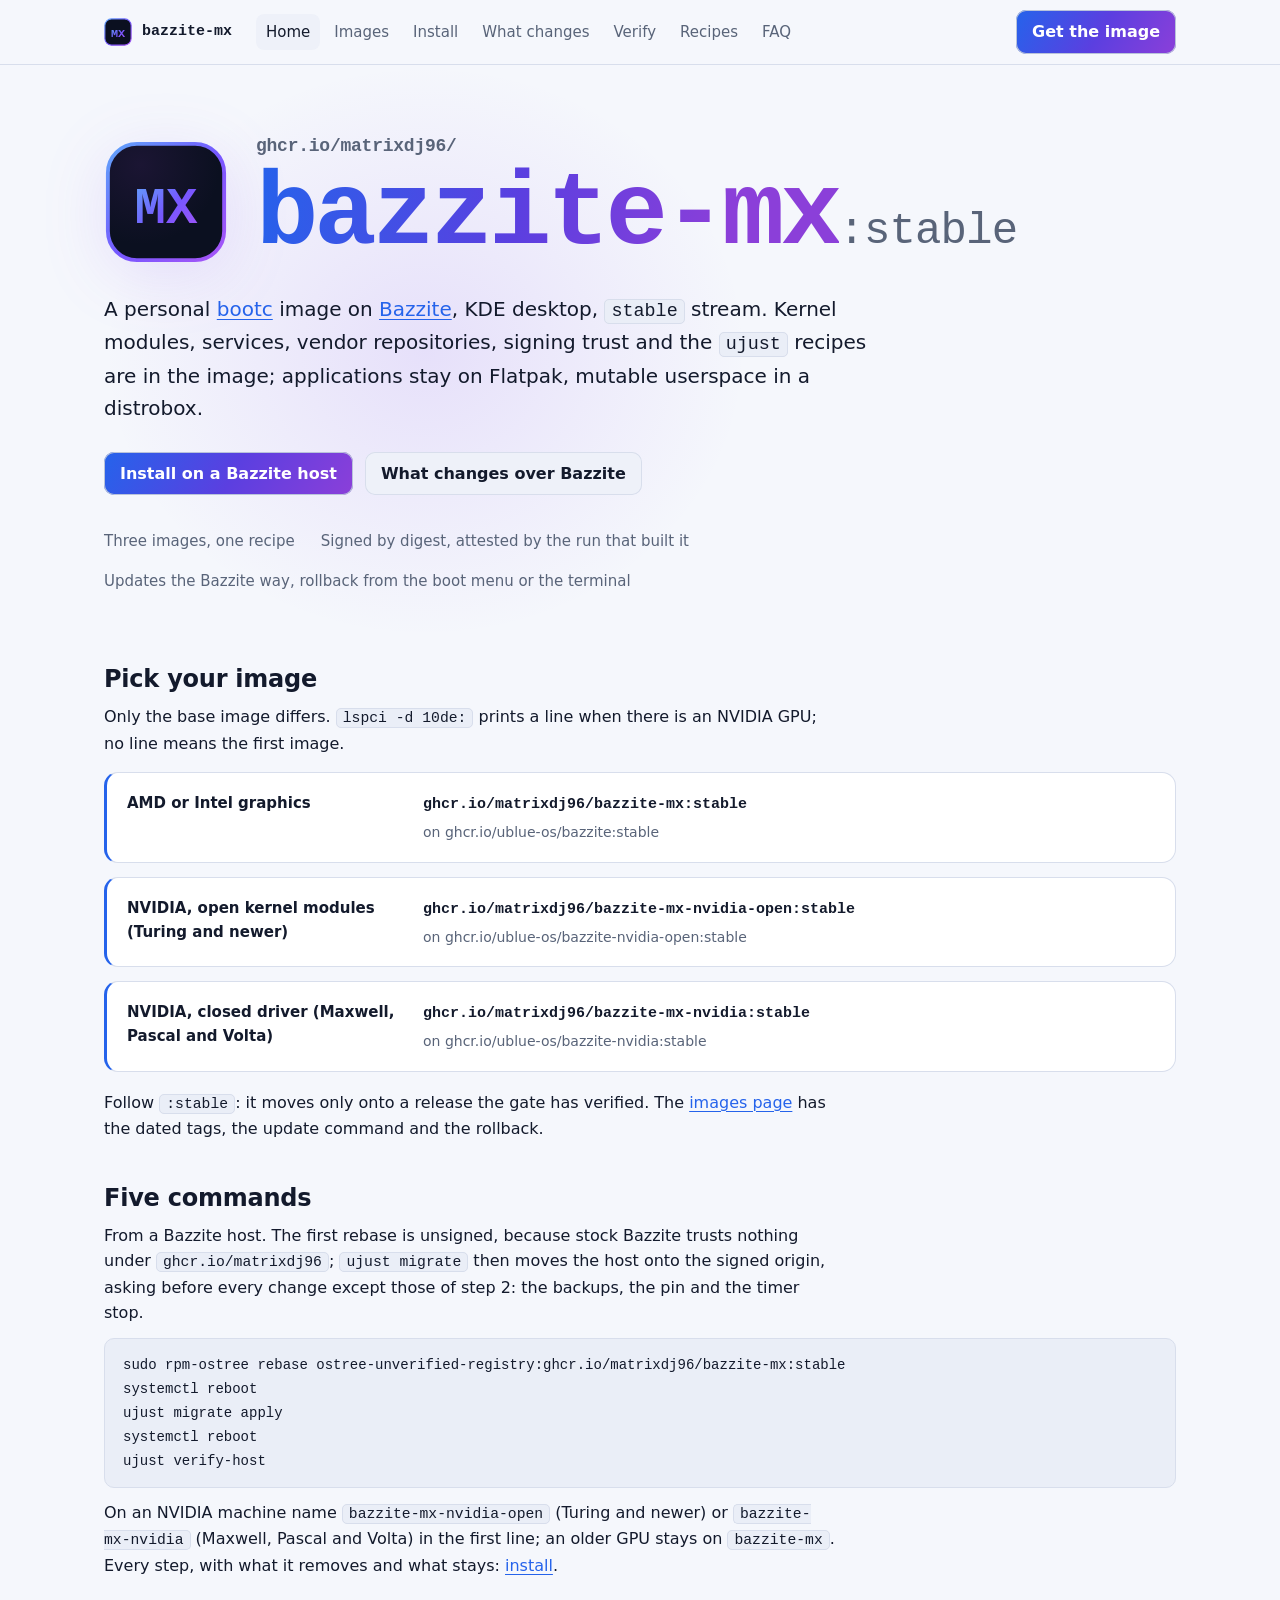
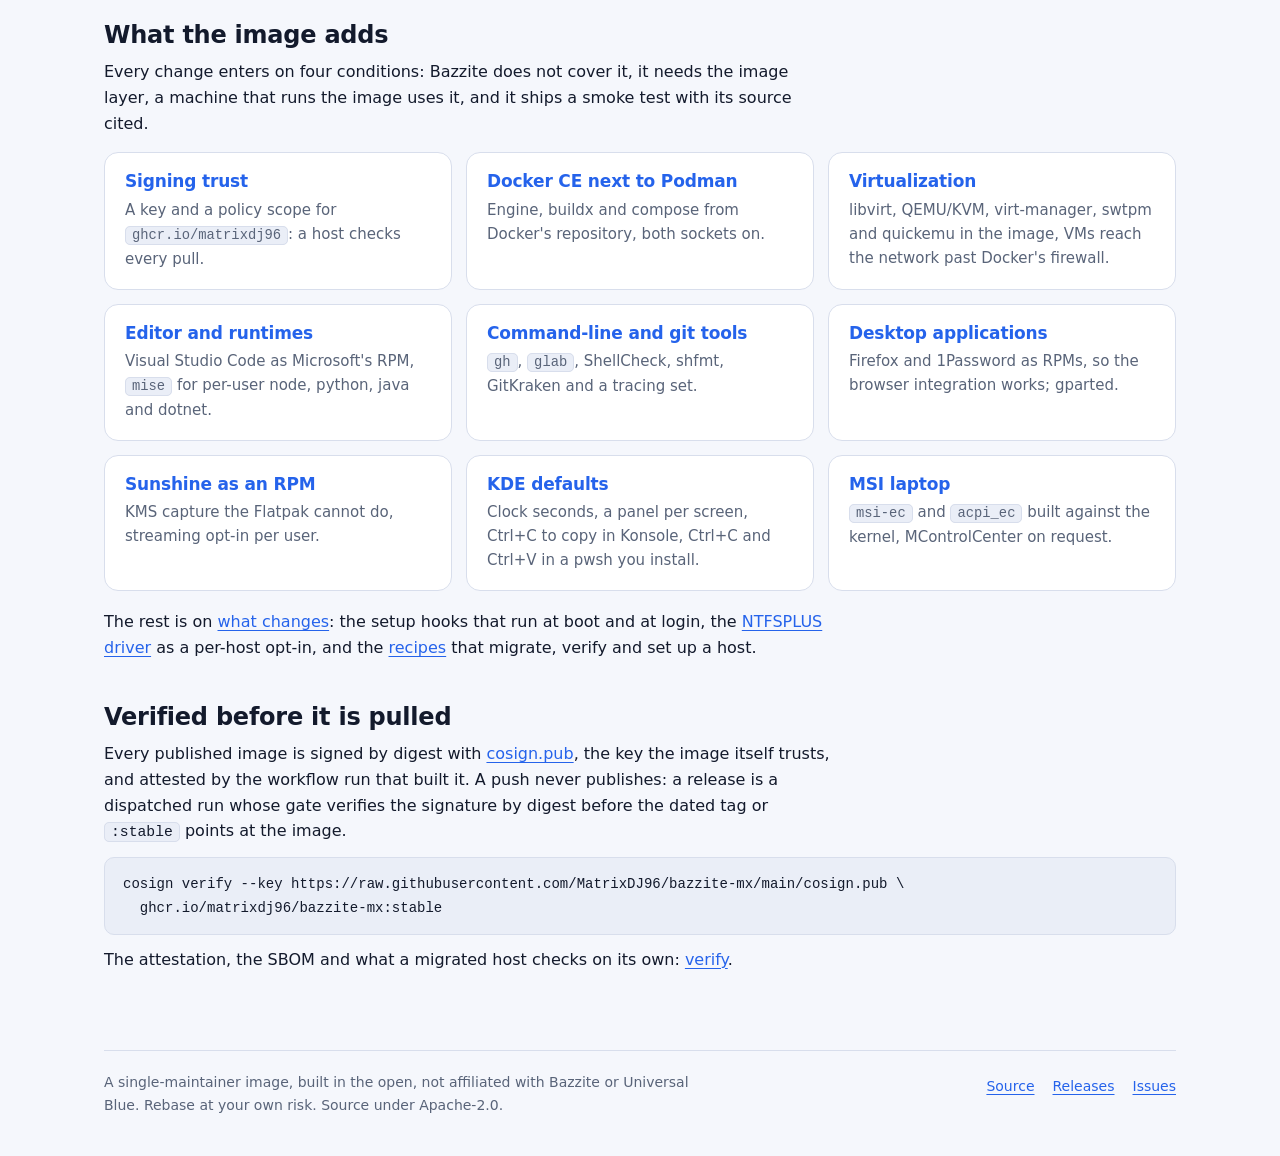
==== commit 739c9a01: "feat(site): the site in seven pages, its check and the Pages deployment site/ holds seven hand-writt" ====
--- a/site/index.html
+++ b/site/index.html
@@ -4,68 +4,201 @@
 <meta charset="utf-8" />
 <meta name="viewport" content="width=device-width, initial-scale=1" />
 <title>bazzite-mx</title>
-<meta name="description" content="A personal bootc image on Bazzite: the three images, how to move a host onto one and how to verify what it pulls." />
-<link rel="icon" href="data:image/svg+xml,%3Csvg xmlns='http://www.w3.org/2000/svg' viewBox='0 0 64 64'%3E%3Crect width='64' height='64' rx='14' fill='%23162032'/%3E%3Ctext x='32' y='43' text-anchor='middle' font-family='monospace' font-size='28' font-weight='700' fill='%23f2f5f9'%3EMX%3C/text%3E%3C/svg%3E" />
+<meta name="description"
+  content="A personal bootc image on Bazzite: the three images, how to move a host onto one and how
+  to verify what it pulls." />
+<link rel="icon" href="logo.svg" />
 <link rel="stylesheet" href="style.css" />
 </head>
 <body>
-<header>
-  <p class="kicker">ghcr.io/matrixdj96</p>
-  <h1>bazzite-mx</h1>
-  <p class="lead">A personal <a href="https://bootc-dev.github.io/bootc/">bootc</a> image on
-    <a href="https://bazzite.gg">Bazzite</a>, KDE desktop, <code>stable</code> stream: kernel
-    modules, services, vendor repositories, signing trust and the <code>ujust</code> recipes.</p>
+<header class="top">
+  <div class="row">
+    <a class="brand" href="index.html" aria-label="bazzite-mx">
+      <svg viewBox="0 0 64 64" aria-hidden="true">
+        <defs>
+          <linearGradient id="mx-bar" x1="0" y1="0" x2="1" y2="1">
+            <stop offset="0" stop-color="#60a5fa" />
+            <stop offset="0.52" stop-color="#7657ff" />
+            <stop offset="1" stop-color="#a855f7" />
+          </linearGradient>
+        </defs>
+        <rect x="2" y="2" width="60" height="60" rx="15" fill="#0b1020" stroke="url(#mx-bar)"
+          stroke-width="2.5" />
+        <text x="32" y="43" text-anchor="middle" font-family="ui-monospace, Menlo, monospace"
+          font-size="27" font-weight="700" fill="url(#mx-bar)">MX</text>
+      </svg>
+      <span>bazzite-mx</span>
+    </a>
+    <nav aria-label="Site">
+      <ul>
+        <li><a href="index.html" aria-current="page">Home</a></li>
+        <li><a href="images.html">Images</a></li>
+        <li><a href="install.html">Install</a></li>
+        <li><a href="changes.html">What changes</a></li>
+        <li><a href="verify.html">Verify</a></li>
+        <li><a href="recipes.html">Recipes</a></li>
+        <li><a href="faq.html">FAQ</a></li>
+      </ul>
+    </nav>
+    <a class="button cta" href="index.html#images">Get the image</a>
+  </div>
 </header>
-<nav aria-label="Site">
-  <ul>
-    <li><a href="index.html" aria-current="page">Home</a></li>
-    <li><a href="images.html">Images</a></li>
-    <li><a href="install.html">Install</a></li>
-    <li><a href="changes.html">What changes</a></li>
-    <li><a href="verify.html">Verify</a></li>
-    <li><a href="recipes.html">Recipes</a></li>
-    <li><a href="faq.html">FAQ</a></li>
-  </ul>
-</nav>
 <main>
+  <section class="hero">
+    <div class="lockup">
+      <svg viewBox="0 0 64 64" role="img" aria-label="MX">
+        <defs>
+          <linearGradient id="mx-hero" x1="0" y1="0" x2="1" y2="1">
+            <stop offset="0" stop-color="#60a5fa" />
+            <stop offset="0.52" stop-color="#7657ff" />
+            <stop offset="1" stop-color="#a855f7" />
+          </linearGradient>
+          <radialGradient id="mx-hero-bg" cx="0.28" cy="0.18" r="1.1">
+            <stop offset="0" stop-color="#1b1533" />
+            <stop offset="0.62" stop-color="#0b1020" />
+          </radialGradient>
+        </defs>
+        <rect x="2" y="2" width="60" height="60" rx="15" fill="url(#mx-hero-bg)"
+          stroke="url(#mx-hero)" stroke-width="2" />
+        <text x="32" y="43" text-anchor="middle" font-family="ui-monospace, Menlo, monospace"
+          font-size="27" font-weight="700" fill="url(#mx-hero)">MX</text>
+      </svg>
+      <h1 class="wordmark">
+        <span class="registry">ghcr.io/matrixdj96/</span>
+        <span class="name">bazzite-mx</span><wbr /><span class="tag">:stable</span>
+      </h1>
+    </div>
+    <p class="lead">A personal <a href="https://bootc-dev.github.io/bootc/">bootc</a> image on
+      <a href="https://bazzite.gg">Bazzite</a>, KDE desktop, <code>stable</code> stream. Kernel
+      modules, services, vendor repositories, signing trust and the <code>ujust</code> recipes are
+      in the image; applications stay on Flatpak, mutable userspace in a distrobox.</p>
+    <div class="actions">
+      <a class="button" href="install.html">Install on a Bazzite host</a>
+      <a class="button quiet" href="changes.html">What changes over Bazzite</a>
+    </div>
+    <ul class="facts">
+      <li>Three images, one recipe</li>
+      <li>Signed by digest, attested by the run that built it</li>
+      <li>Updates the Bazzite way, rollback from the boot menu or the terminal</li>
+    </ul>
+  </section>
+
   <section id="images">
-    <h2>Three images, one recipe</h2>
-    <p>Only the base image differs. Pick the one your graphics stack needs.</p>
-    <ul class="board">
-      <li><span class="ref">ghcr.io/matrixdj96/bazzite-mx:stable</span><span class="base">on ghcr.io/ublue-os/bazzite:stable</span><span class="for">AMD or Intel graphics</span></li>
-      <li><span class="ref">ghcr.io/matrixdj96/bazzite-mx-nvidia-open:stable</span><span class="base">on ghcr.io/ublue-os/bazzite-nvidia-open:stable</span><span class="for">NVIDIA, open kernel modules (Turing and newer)</span></li>
-      <li><span class="ref">ghcr.io/matrixdj96/bazzite-mx-nvidia:stable</span><span class="base">on ghcr.io/ublue-os/bazzite-nvidia:stable</span><span class="for">NVIDIA, closed driver</span></li>
-    </ul>
-    <p>Follow <code>:stable</code>. The <a href="images.html">images page</a> has the other tags, the update command and the rollback.</p>
+    <h2>Pick your image</h2>
+    <p>Only the base image differs. <code>lspci -d 10de:</code> prints a line when there is an
+      NVIDIA GPU; no line means the first image.</p>
+    <div class="grid three">
+      <div class="card image-card">
+        <p class="for">AMD or Intel graphics</p>
+        <span class="ref">ghcr.io/matrixdj96/bazzite-mx:stable</span>
+        <p class="base">on ghcr.io/ublue-os/bazzite:stable</p>
+      </div>
+      <div class="card image-card">
+        <p class="for">NVIDIA, open kernel modules (Turing and newer)</p>
+        <span class="ref">ghcr.io/matrixdj96/bazzite-mx-nvidia-open:stable</span>
+        <p class="base">on ghcr.io/ublue-os/bazzite-nvidia-open:stable</p>
+      </div>
+      <div class="card image-card">
+        <p class="for">NVIDIA, closed driver (Maxwell, Pascal and Volta)</p>
+        <span class="ref">ghcr.io/matrixdj96/bazzite-mx-nvidia:stable</span>
+        <p class="base">on ghcr.io/ublue-os/bazzite-nvidia:stable</p>
+      </div>
+    </div>
+    <p>Follow <code>:stable</code>: it moves only onto a release the gate has verified. The
+      <a href="images.html">images page</a> has the dated tags, the update command and the
+      rollback.</p>
   </section>
 
   <section id="start">
-    <h2>Start here</h2>
-    <p>Five commands from a Bazzite host. The first rebase is unsigned: stock Bazzite trusts
-      nothing under <code>ghcr.io/matrixdj96</code>. <code>ujust migrate</code> moves the host onto
-      the signed origin, asking before every change.</p>
+    <h2>Five commands</h2>
+    <p>From a Bazzite host. The first rebase is unsigned, because stock Bazzite trusts nothing
+      under <code>ghcr.io/matrixdj96</code>; <code>ujust migrate</code> then moves the host onto the
+      signed origin, asking before every change except those of step 2: the backups, the pin
+      and the timer stop.</p>
 <pre tabindex="0"><code>sudo rpm-ostree rebase ostree-unverified-registry:ghcr.io/matrixdj96/bazzite-mx:stable
 systemctl reboot
 ujust migrate apply
 systemctl reboot
 ujust verify-host</code></pre>
-    <p>On an NVIDIA machine name <code>bazzite-mx-nvidia-open</code> instead, or
-      <code>bazzite-mx-nvidia</code> for the closed driver. Step by step: <a href="install.html">install</a>.</p>
+    <p>On an NVIDIA machine name <code>bazzite-mx-nvidia-open</code> (Turing and newer) or
+      <code>bazzite-mx-nvidia</code> (Maxwell, Pascal and Volta) in the first line; an older GPU
+      stays on <code>bazzite-mx</code>. Every step, with what it removes and what stays:
+      <a href="install.html">install</a>.</p>
+  </section>
+
+  <section id="adds">
+    <h2>What the image adds</h2>
+    <p>Every change enters on four conditions: Bazzite does not cover it, it needs the image layer,
+      a machine that runs the image uses it, and it ships a smoke test with its source cited.</p>
+    <div class="grid three">
+      <a class="card link" href="changes.html#trust">
+        <h3>Signing trust</h3>
+        <p>A key and a policy scope for <code>ghcr.io/matrixdj96</code>: a host checks every
+          pull.</p>
+      </a>
+      <a class="card link" href="changes.html#docker">
+        <h3>Docker CE next to Podman</h3>
+        <p>Engine, buildx and compose from Docker's repository, both sockets on.</p>
+      </a>
+      <a class="card link" href="changes.html#virt">
+        <h3>Virtualization</h3>
+        <p>libvirt, QEMU/KVM, virt-manager, swtpm and quickemu in the image, VMs reach the network
+          past Docker's firewall.</p>
+      </a>
+      <a class="card link" href="changes.html#dev">
+        <h3>Editor and runtimes</h3>
+        <p>Visual Studio Code as Microsoft's RPM, <code>mise</code> for per-user node, python,
+          java and dotnet.</p>
+      </a>
+      <a class="card link" href="changes.html#cli">
+        <h3>Command-line and git tools</h3>
+        <p><code>gh</code>, <code>glab</code>, ShellCheck, shfmt, GitKraken and a tracing set.</p>
+      </a>
+      <a class="card link" href="changes.html#desktop">
+        <h3>Desktop applications</h3>
+        <p>Firefox and 1Password as RPMs, so the browser integration works; gparted.</p>
+      </a>
+      <a class="card link" href="changes.html#sunshine">
+        <h3>Sunshine as an RPM</h3>
+        <p>KMS capture the Flatpak cannot do, streaming opt-in per user.</p>
+      </a>
+      <a class="card link" href="changes.html#kde">
+        <h3>KDE defaults</h3>
+        <p>Clock seconds, a panel per screen, Ctrl+C to copy in Konsole, Ctrl+C and Ctrl+V in a
+          pwsh you install.</p>
+      </a>
+      <a class="card link" href="changes.html#msi">
+        <h3>MSI laptop</h3>
+        <p><code>msi-ec</code> and <code>acpi_ec</code> built against the kernel, MControlCenter
+          on request.</p>
+      </a>
+    </div>
+    <p>The rest is on <a href="changes.html">what changes</a>: the setup hooks that run at boot
+      and at login, the <a href="changes.html#ntfsplus">NTFSPLUS driver</a> as a per-host opt-in,
+      and the <a href="recipes.html">recipes</a> that migrate, verify and set up a host.</p>
   </section>
 
   <section id="verify">
-    <h2>Verify an image</h2>
+    <h2>Verified before it is pulled</h2>
     <p>Every published image is signed by digest with
       <a href="https://raw.githubusercontent.com/MatrixDJ96/bazzite-mx/main/cosign.pub">cosign.pub</a>,
-      the key the image itself trusts, and attested by the workflow run that built it. The
-      <a href="verify.html">verify page</a> has both commands, the SBOM, the release gate and the
-      checks a migrated host makes on its own.</p>
+      the key the image itself trusts, and attested by the workflow run that built it. A push
+      never publishes: a release is a dispatched run whose gate verifies the signature by digest
+      before the dated tag or <code>:stable</code> points at the image.</p>
+<pre tabindex="0"><code>cosign verify --key https://raw.githubusercontent.com/MatrixDJ96/bazzite-mx/main/cosign.pub \
+  ghcr.io/matrixdj96/bazzite-mx:stable</code></pre>
+    <p>The attestation, the SBOM and what a migrated host checks on its own:
+      <a href="verify.html">verify</a>.</p>
   </section>
 </main>
 <footer>
   <p>A single-maintainer image, built in the open, not affiliated with Bazzite or Universal
-    Blue. Rebase at your own risk. Source under Apache-2.0:
-    <a href="https://github.com/MatrixDJ96/bazzite-mx">MatrixDJ96/bazzite-mx</a>.</p>
+    Blue. Rebase at your own risk. Source under Apache-2.0.</p>
+  <ul>
+    <li><a href="https://github.com/MatrixDJ96/bazzite-mx">Source</a></li>
+    <li><a href="https://github.com/MatrixDJ96/bazzite-mx/releases">Releases</a></li>
+    <li><a href="https://github.com/MatrixDJ96/bazzite-mx/issues">Issues</a></li>
+  </ul>
 </footer>
 </body>
 </html>
--- a/site/style.css
+++ b/site/style.css
@@ -1,95 +1,413 @@
+/* One stylesheet for the seven pages: system fonts, a dark and a light palette, no asset
+   fetched from outside the site. */
 :root {
-  --bg: #f4f6f8;
-  --fg: #141a22;
-  --muted: #5c6773;
-  --line: #d6dce3;
-  --code-bg: #e9edf2;
-  --accent: #1f4fb3;
+  --bg: #0b1020;
+  --bg-raise: #111832;
+  --surface: #141c33;
+  --fg: #e8edf7;
+  --muted: #9aa6bd;
+  --line: #273250;
+  --line-strong: #3a4870;
+  --code-bg: #0e142a;
+  --accent: #60a5fa;
+  --accent-mid: #8b7cff;
+  --accent-2: #a855f7;
+  --accent-ink: #0b1020;
+  --glow: rgba(124, 58, 237, 0.28);
   --mono: ui-monospace, SFMono-Regular, Menlo, Consolas, "Liberation Mono", monospace;
   --sans: system-ui, -apple-system, "Segoe UI", Roboto, "Noto Sans", sans-serif;
-  color-scheme: light dark;
-}
-@media (prefers-color-scheme: dark) {
+  color-scheme: dark light;
+}
+@media (prefers-color-scheme: light) {
   :root {
-    --bg: #0e141b;
-    --fg: #e4e9ef;
-    --muted: #93a0ae;
-    --line: #243040;
-    --code-bg: #161e28;
-    --accent: #8db0f7;
+    --bg: #f5f7fc;
+    --bg-raise: #eef1f9;
+    --surface: #ffffff;
+    --fg: #131a2c;
+    --muted: #596479;
+    --line: #d8deec;
+    --line-strong: #b9c3da;
+    --code-bg: #eaeef7;
+    --accent: #2563eb;
+    --accent-mid: #5b3fe0;
+    --accent-2: #8b3fd9;
+    --accent-ink: #ffffff;
+    --glow: rgba(124, 58, 237, 0.12);
   }
 }
+
 * { box-sizing: border-box; }
-html { scroll-padding-top: 16px; }
+/* The bar stays one row and sticky down to 641px, so one padding clears it
+   for every #fragment; below, it wraps and scrolls away with the page. */
+html { scroll-padding-top: 80px; scroll-behavior: smooth; }
+@media (prefers-reduced-motion: reduce) { html { scroll-behavior: auto; } }
 body {
   margin: 0;
   background: var(--bg);
   color: var(--fg);
-  font: 16px/1.55 var(--sans);
-}
-header, nav, main, footer { max-width: 760px; margin: 0 auto; padding: 0 20px; }
-header { padding-top: 48px; }
-.kicker { margin: 0; font-family: var(--mono); font-size: 13px; color: var(--muted); }
-h1 { margin: 6px 0 12px; font-size: 40px; line-height: 1.1; letter-spacing: -0.02em; }
-h2 { margin: 44px 0 10px; font-size: 22px; line-height: 1.25; }
-h3 { margin: 28px 0 6px; font-size: 17px; }
+  font: 16px/1.6 var(--sans);
+}
+a { color: var(--accent); text-decoration-thickness: 1px; text-underline-offset: 3px; }
+a:hover { text-decoration-thickness: 2px; }
+:focus-visible { outline: 2px solid var(--accent); outline-offset: 3px; border-radius: 4px; }
+h1, h2, h3 { line-height: 1.2; letter-spacing: -0.01em; margin: 0; }
 p { margin: 10px 0; }
-.lead { font-size: 18px; color: var(--muted); }
-a { color: var(--accent); }
-a:focus-visible, nav a:focus-visible, [tabindex]:focus-visible { outline: 2px solid var(--accent); outline-offset: 2px; }
-nav { margin-top: 28px; padding-bottom: 12px; border-bottom: 1px solid var(--line); }
-nav ul { list-style: none; margin: 0; padding: 0; display: flex; flex-wrap: wrap; gap: 4px 20px; }
-nav a { text-decoration: none; color: var(--fg); padding: 4px 0; border-bottom: 2px solid transparent; }
-nav a:hover { border-bottom-color: var(--line); }
-nav a[aria-current="page"] { border-bottom-color: var(--accent); color: var(--accent); }
+ul, ol { padding-left: 22px; }
+li { margin: 4px 0; }
 code {
   font-family: var(--mono);
   font-size: 0.92em;
-  overflow-wrap: anywhere;
+  overflow-wrap: break-word;
   background: var(--code-bg);
-  padding: 1px 5px;
-  border-radius: 4px;
+  border: 1px solid var(--line);
+  padding: 1px 6px;
+  border-radius: 5px;
 }
 pre {
   margin: 12px 0;
-  padding: 14px 16px;
+  padding: 14px 18px;
   background: var(--code-bg);
   border: 1px solid var(--line);
-  border-radius: 6px;
+  border-radius: 10px;
   overflow-x: auto;
-  line-height: 1.45;
-}
-pre code { padding: 0; background: none; font-size: 14px; }
+  scrollbar-color: var(--line-strong) transparent;
+  line-height: 1.5;
+}
+pre code { padding: 0; border: 0; background: none; font-size: 14px; }
 table { border-collapse: collapse; width: 100%; margin: 12px 0; font-size: 15px; }
-th, td { text-align: left; padding: 8px 10px; border-bottom: 1px solid var(--line); vertical-align: top; }
+th, td {
+  text-align: left;
+  padding: 9px 12px;
+  border-bottom: 1px solid var(--line);
+  vertical-align: top;
+}
 th { color: var(--muted); font-weight: 600; }
-.scroll { overflow-x: auto; }
-ul { padding-left: 22px; }
-li { margin: 4px 0; }
-.board { margin: 20px 0 8px; padding: 0; list-style: none; font-family: var(--mono); }
-.board li { padding: 14px 0; border-top: 1px solid var(--line); }
-.board li:last-child { border-bottom: 1px solid var(--line); }
-.board .ref { display: block; font-size: 21px; font-weight: 700; letter-spacing: -0.01em; word-break: break-all; }
-.board .base { display: block; margin-top: 4px; font-size: 14px; color: var(--muted); }
-.board .for { display: block; margin-top: 2px; font-family: var(--sans); font-size: 15px; }
-ol.steps { padding-left: 26px; }
-ol.steps > li { margin: 14px 0; }
-ol.steps pre { margin: 6px 0; }
-dl.recipes dt { margin-top: 24px; font-family: var(--mono); font-weight: 700; font-size: 16px; overflow-wrap: anywhere; }
-dl.recipes dd { margin: 6px 0 0; }
-dl.faq dt { margin-top: 28px; font-size: 18px; font-weight: 700; line-height: 1.3; }
-dl.faq dd { margin: 8px 0 0; }
+.scroll { overflow-x: auto; scrollbar-color: var(--line-strong) transparent; }
+
+/* --- top bar --------------------------------------------------------------- */
+.top {
+  position: sticky;
+  top: 0;
+  z-index: 5;
+  background: color-mix(in srgb, var(--bg) 86%, transparent);
+  backdrop-filter: blur(10px);
+  border-bottom: 1px solid var(--line);
+}
+.top .row {
+  max-width: 1120px;
+  margin: 0 auto;
+  padding: 10px 24px;
+  display: flex;
+  align-items: center;
+  gap: 18px;
+}
+.brand {
+  display: flex;
+  align-items: center;
+  gap: 10px;
+  color: var(--fg);
+  text-decoration: none;
+  font-family: var(--mono);
+  font-weight: 700;
+  font-size: 15px;
+  margin-right: 6px;
+}
+.brand svg { width: 28px; height: 28px; display: block; }
+.brand span { white-space: nowrap; }
+/* One row, scrolling sideways when it no longer fits: a nav that wraps under
+   a sticky bar hides every #fragment behind it. The button and the wordmark
+   go before the nav has to scroll. */
+nav { min-width: 0; }
+nav ul {
+  list-style: none;
+  margin: 0;
+  padding: 0;
+  display: flex;
+  flex-wrap: nowrap;
+  overflow-x: auto;
+  scrollbar-width: thin;
+  gap: 2px 4px;
+}
+nav li { flex: none; }
+nav a {
+  display: block;
+  padding: 6px 10px;
+  border-radius: 8px;
+  color: var(--muted);
+  text-decoration: none;
+  font-size: 15px;
+}
+nav a:hover { color: var(--fg); background: var(--bg-raise); }
+nav a[aria-current="page"] { color: var(--fg); background: var(--bg-raise); }
+.top .cta { margin-left: auto; }
+
+.button {
+  display: inline-block;
+  padding: 9px 16px;
+  border-radius: 10px;
+  font-weight: 600;
+  text-decoration: none;
+  white-space: nowrap;
+  color: var(--accent-ink);
+  background: linear-gradient(120deg, var(--accent), var(--accent-mid) 52%, var(--accent-2));
+  box-shadow: 0 0 0 1px var(--line-strong) inset;
+}
+.button:hover { color: var(--accent-ink); filter: brightness(1.08); }
+.button.quiet {
+  color: var(--fg);
+  background: var(--bg-raise);
+  box-shadow: 0 0 0 1px var(--line) inset;
+}
+.button.quiet:hover { color: var(--fg); background: var(--surface); }
+
+/* --- page frame ---------------------------------------------------------- */
+main { max-width: 1120px; margin: 0 auto; padding: 0 24px; }
+.page-head { padding: 56px 0 8px; }
+.page-head h1 { font-size: 40px; }
+.page-head .lead { margin: 12px 0 0; font-size: 18px; color: var(--muted); max-width: 66ch; }
+section { padding: 28px 0 4px; }
+section h2 { font-size: 24px; margin-bottom: 8px; }
+section h3 { font-size: 18px; margin: 22px 0 4px; }
+section > p, section > div > p, .card p, .step p { max-width: 72ch; }
+.jump {
+  display: flex;
+  flex-wrap: wrap;
+  gap: 8px;
+  margin: 18px 0 8px;
+  padding: 0;
+  list-style: none;
+}
+.jump a {
+  display: inline-block;
+  padding: 5px 12px;
+  border: 1px solid var(--line);
+  border-radius: 999px;
+  background: var(--bg-raise);
+  color: var(--fg);
+  text-decoration: none;
+  font-size: 14px;
+}
+.jump a:hover { border-color: var(--accent); color: var(--fg); }
+
+/* --- hero ------------------------------------------------------------------ */
+.hero {
+  padding: 72px 0 40px;
+  position: relative;
+}
+.hero::before {
+  content: "";
+  position: absolute;
+  inset: 0 auto auto 0;
+  width: 60%;
+  height: 100%;
+  background: radial-gradient(closest-side, var(--glow), transparent);
+  pointer-events: none;
+}
+.hero > * { position: relative; }
+.lockup { display: flex; align-items: center; gap: 28px; flex-wrap: wrap; }
+.lockup svg {
+  width: 124px;
+  height: 124px;
+  flex: none;
+  filter: drop-shadow(0 12px 32px var(--glow));
+}
+.wordmark { font-family: var(--mono); line-height: 1; }
+.wordmark .registry { display: block; font-size: 18px; color: var(--muted); margin-bottom: 8px; }
+.wordmark .name {
+  display: inline;
+  font-size: clamp(40px, 9vw, 104px);
+  font-weight: 700;
+  letter-spacing: -0.04em;
+  white-space: nowrap;
+  background:
+    linear-gradient(100deg, var(--accent) 0%, var(--accent-mid) 45%, var(--accent-2) 80%);
+  -webkit-background-clip: text;
+  background-clip: text;
+  color: transparent;
+}
+.wordmark .tag {
+  display: inline;
+  font-size: clamp(22px, 4vw, 44px);
+  font-weight: 500;
+  color: var(--muted);
+  letter-spacing: -0.02em;
+}
+.hero .lead { font-size: 20px; max-width: 60ch; margin: 26px 0 0; color: var(--fg); }
+.hero .actions { display: flex; flex-wrap: wrap; gap: 12px; margin-top: 28px; }
+.hero .facts {
+  display: flex;
+  flex-wrap: wrap;
+  gap: 8px 26px;
+  margin: 30px 0 0;
+  padding: 0;
+  list-style: none;
+  color: var(--muted);
+  font-size: 15px;
+}
+
+/* --- cards ----------------------------------------------------------------- */
+.grid { display: grid; gap: 14px; margin-top: 16px; }
+.grid + p { margin-top: 18px; }
+.grid.three { grid-template-columns: repeat(3, minmax(0, 1fr)); }
+.grid.two { grid-template-columns: repeat(2, minmax(0, 1fr)); }
+.card {
+  background: var(--surface);
+  border: 1px solid var(--line);
+  border-radius: 14px;
+  padding: 18px 20px;
+}
+.card h3 { font-size: 17px; margin: 0 0 6px; }
+.card p { margin: 6px 0 0; color: var(--muted); font-size: 15px; }
+.card p a { color: var(--fg); }
+.card.link { display: block; color: inherit; text-decoration: none; }
+.card.link:hover { border-color: var(--accent); }
+.card.link h3 { color: var(--accent); }
+
+.image-card { border-top: 3px solid var(--accent); }
+.image-card .for { font-weight: 600; color: var(--fg); margin: 0 0 8px; font-size: 15px; }
+.image-card .ref {
+  display: block;
+  font-family: var(--mono);
+  font-size: 15px;
+  font-weight: 700;
+  overflow-wrap: anywhere;
+  color: var(--fg);
+}
+.image-card .base { margin: 8px 0 0; font-size: 14px; }
+/* From 861px each image is a full-width row, so its whole reference fits on one line:
+   check-site.sh wants the reference unbroken in the markup, so no <wbr> can split it. */
+@media (min-width: 861px) {
+  .grid.three:has(> .image-card) { grid-template-columns: 1fr; }
+  .image-card {
+    display: grid;
+    grid-template-columns: minmax(0, 17em) 1fr;
+    column-gap: 24px;
+    align-items: baseline;
+    border-top: 1px solid var(--line);
+    border-left: 3px solid var(--accent);
+  }
+  .image-card .for { grid-row: 1 / span 2; margin: 0; }
+  .image-card .ref { grid-column: 2; overflow-wrap: normal; }
+  .image-card .base { grid-column: 2; margin-top: 4px; }
+}
+
+.steps { list-style: none; margin: 18px 0 0; padding: 0; counter-reset: step; }
+.step {
+  position: relative;
+  padding: 4px 0 22px 62px;
+  border-left: 1px solid var(--line);
+  margin-left: 20px;
+}
+.step:last-child { border-left-color: transparent; }
+.step::before {
+  counter-increment: step;
+  content: counter(step);
+  position: absolute;
+  left: -21px;
+  top: 0;
+  width: 42px;
+  height: 42px;
+  border-radius: 50%;
+  display: grid;
+  place-items: center;
+  font-family: var(--mono);
+  font-weight: 700;
+  color: var(--accent-ink);
+  background: linear-gradient(120deg, var(--accent), var(--accent-mid) 52%, var(--accent-2));
+}
+.step > p:first-child { margin-top: 8px; font-weight: 600; }
+.step pre { margin: 10px 0; }
+
+.recipe { margin-top: 14px; }
+.recipe h3 { font-family: var(--mono); font-size: 16px; margin: 0 0 8px; overflow-wrap: anywhere; }
+.recipe .options { display: flex; flex-wrap: wrap; gap: 6px; margin: 0 0 10px; padding: 0; }
+.recipe .options li {
+  margin: 0;
+  list-style: none;
+  font-family: var(--mono);
+  font-size: 13px;
+  padding: 2px 9px;
+  border-radius: 999px;
+  border: 1px solid var(--line-strong);
+  color: var(--fg);
+}
+
+details {
+  border-top: 1px solid var(--line);
+  padding: 4px 0;
+}
+details:last-of-type { border-bottom: 1px solid var(--line); }
+summary {
+  cursor: pointer;
+  padding: 14px 0;
+  font-size: 17px;
+  font-weight: 600;
+  list-style: none;
+  display: flex;
+  gap: 12px;
+  align-items: baseline;
+}
+summary::-webkit-details-marker { display: none; }
+summary::before {
+  content: "+";
+  content: "+" / "";
+  font-family: var(--mono);
+  color: var(--accent);
+  flex: 0 0 1ch;
+}
+details[open] summary::before { content: "\2212"; content: "\2212" / ""; }
+details p { margin: 0 0 14px 2.2ch; max-width: 72ch; color: var(--fg); }
+
+.note {
+  border-left: 3px solid var(--accent);
+  background: var(--bg-raise);
+  padding: 10px 16px;
+  border-radius: 0 10px 10px 0;
+  margin: 14px 0;
+}
+.note p { margin: 4px 0; }
+
 footer {
-  margin: 56px auto 40px;
-  padding-top: 16px;
+  margin: 64px max(24px, calc((100% - 1072px) / 2)) 40px;
+  padding: 20px 0 0;
   border-top: 1px solid var(--line);
   color: var(--muted);
   font-size: 14px;
-}
-@media (max-width: 600px) {
-  header { padding-top: 32px; }
-  h1 { font-size: 32px; }
-  .board .ref { font-size: 17px; }
-  th, td { padding: 6px 6px; }
-  .scroll table { min-width: 540px; }
-}
+  display: flex;
+  flex-wrap: wrap;
+  gap: 8px 28px;
+  justify-content: space-between;
+}
+footer p { margin: 0; max-width: 70ch; }
+footer ul { list-style: none; margin: 0; padding: 0; display: flex; gap: 18px; flex-wrap: wrap; }
+
+@media (max-width: 860px) {
+  .grid.three { grid-template-columns: repeat(2, minmax(0, 1fr)); }
+}
+@media (max-width: 940px) {
+  .top .cta { display: none; }
+}
+@media (max-width: 760px) {
+  .brand span { display: none; }
+  .brand { margin-right: 0; }
+  nav a { padding: 6px 8px; }
+}
+@media (max-width: 640px) {
+  html { scroll-padding-top: 0; }
+  .top { position: static; }
+  .top .row { padding: 8px 16px; gap: 10px; }
+  nav ul { flex-wrap: wrap; overflow-x: visible; }
+  nav a { padding: 5px 8px; font-size: 14px; }
+  main { padding-left: 16px; padding-right: 16px; }
+  footer { margin-left: 16px; margin-right: 16px; }
+  .page-head { padding-top: 36px; }
+  .page-head h1 { font-size: 32px; }
+  .hero { padding: 44px 0 28px; }
+  .lockup { gap: 16px; }
+  .lockup svg { width: 76px; height: 76px; }
+  .grid.three, .grid.two { grid-template-columns: 1fr; }
+  .step { padding-left: 50px; margin-left: 16px; }
+  .step::before { width: 34px; height: 34px; left: -17px; font-size: 14px; }
+  th, td { padding: 7px 8px; }
+  .scroll table { min-width: 560px; }
+}
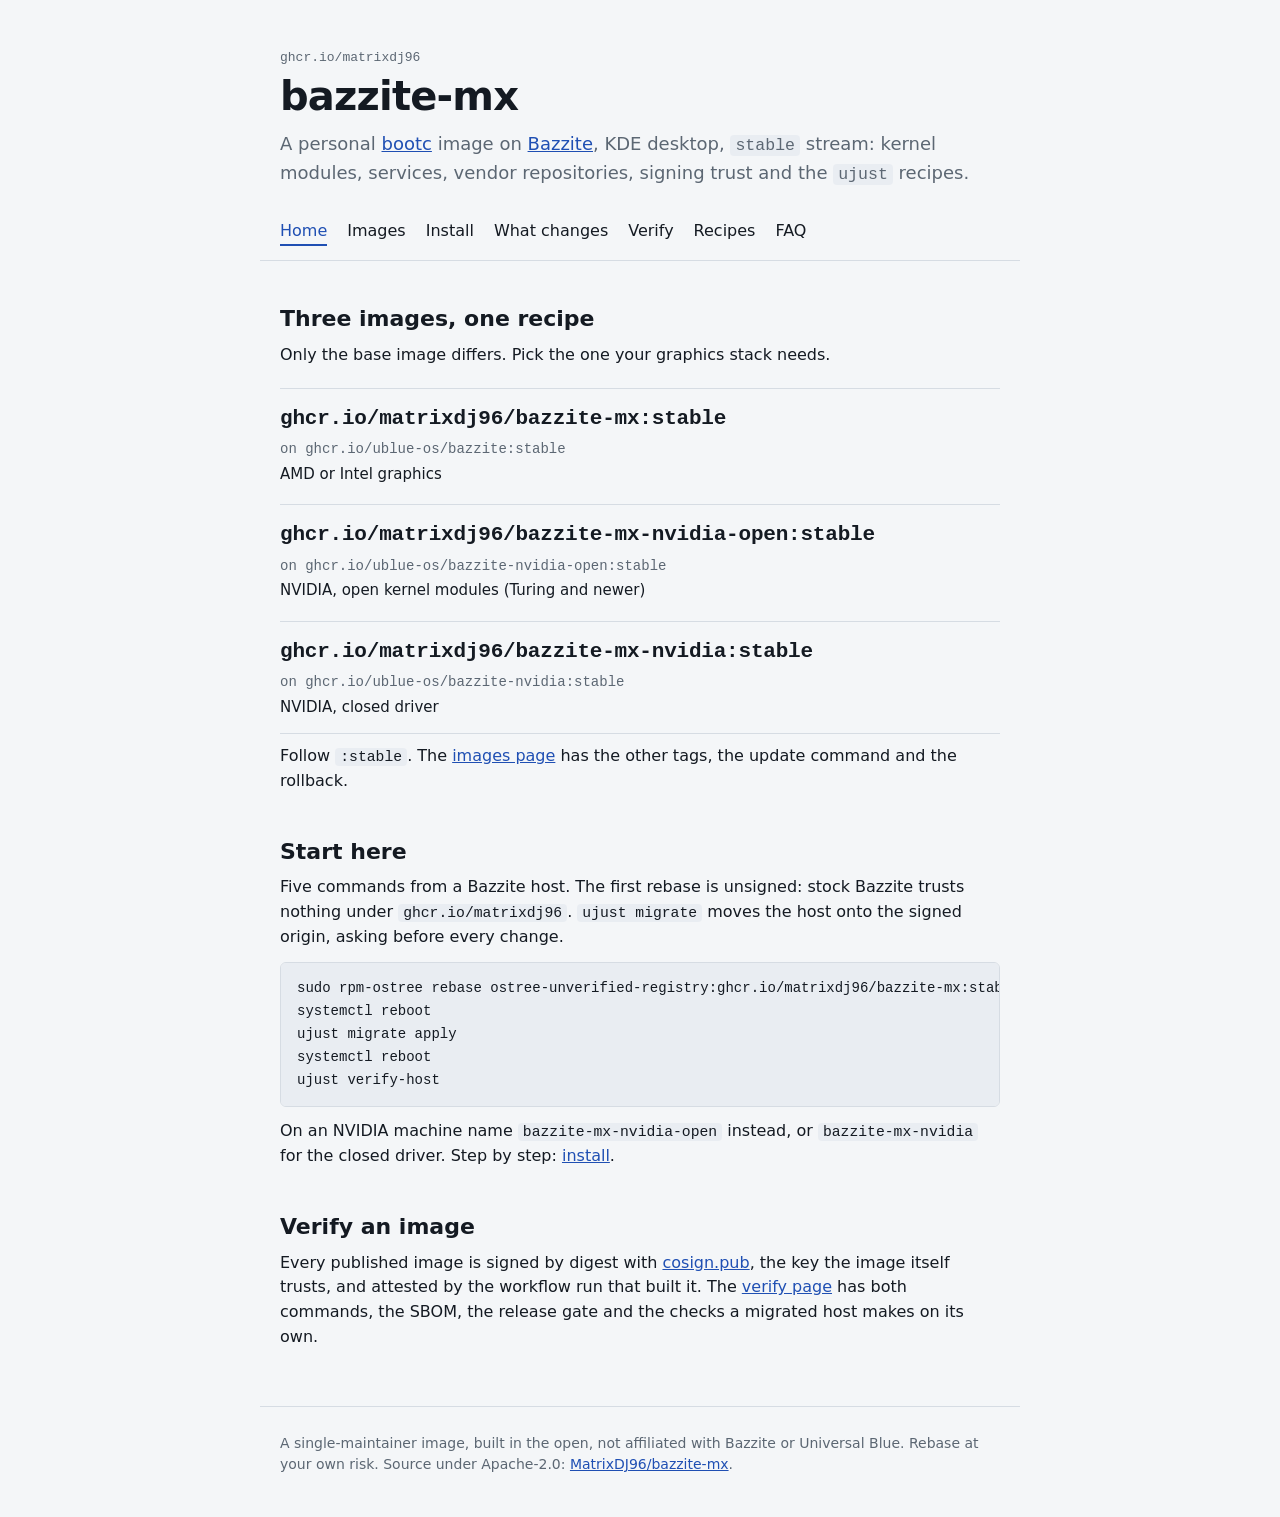
==== commit aede49d6: "feat(site): the site in seven pages, its check and the Pages deployment site/ holds seven hand-writt" ====
--- a/site/index.html
+++ b/site/index.html
@@ -4,201 +4,68 @@
 <meta charset="utf-8" />
 <meta name="viewport" content="width=device-width, initial-scale=1" />
 <title>bazzite-mx</title>
-<meta name="description"
-  content="A personal bootc image on Bazzite: the three images, how to move a host onto one and how
-  to verify what it pulls." />
-<link rel="icon" href="logo.svg" />
+<meta name="description" content="A personal bootc image on Bazzite: the three images, how to move a host onto one and how to verify what it pulls." />
+<link rel="icon" href="data:image/svg+xml,%3Csvg xmlns='http://www.w3.org/2000/svg' viewBox='0 0 64 64'%3E%3Crect width='64' height='64' rx='14' fill='%23162032'/%3E%3Ctext x='32' y='43' text-anchor='middle' font-family='monospace' font-size='28' font-weight='700' fill='%23f2f5f9'%3EMX%3C/text%3E%3C/svg%3E" />
 <link rel="stylesheet" href="style.css" />
 </head>
 <body>
-<header class="top">
-  <div class="row">
-    <a class="brand" href="index.html" aria-label="bazzite-mx">
-      <svg viewBox="0 0 64 64" aria-hidden="true">
-        <defs>
-          <linearGradient id="mx-bar" x1="0" y1="0" x2="1" y2="1">
-            <stop offset="0" stop-color="#60a5fa" />
-            <stop offset="0.52" stop-color="#7657ff" />
-            <stop offset="1" stop-color="#a855f7" />
-          </linearGradient>
-        </defs>
-        <rect x="2" y="2" width="60" height="60" rx="15" fill="#0b1020" stroke="url(#mx-bar)"
-          stroke-width="2.5" />
-        <text x="32" y="43" text-anchor="middle" font-family="ui-monospace, Menlo, monospace"
-          font-size="27" font-weight="700" fill="url(#mx-bar)">MX</text>
-      </svg>
-      <span>bazzite-mx</span>
-    </a>
-    <nav aria-label="Site">
-      <ul>
-        <li><a href="index.html" aria-current="page">Home</a></li>
-        <li><a href="images.html">Images</a></li>
-        <li><a href="install.html">Install</a></li>
-        <li><a href="changes.html">What changes</a></li>
-        <li><a href="verify.html">Verify</a></li>
-        <li><a href="recipes.html">Recipes</a></li>
-        <li><a href="faq.html">FAQ</a></li>
-      </ul>
-    </nav>
-    <a class="button cta" href="index.html#images">Get the image</a>
-  </div>
+<header>
+  <p class="kicker">ghcr.io/matrixdj96</p>
+  <h1>bazzite-mx</h1>
+  <p class="lead">A personal <a href="https://bootc-dev.github.io/bootc/">bootc</a> image on
+    <a href="https://bazzite.gg">Bazzite</a>, KDE desktop, <code>stable</code> stream: kernel
+    modules, services, vendor repositories, signing trust and the <code>ujust</code> recipes.</p>
 </header>
+<nav aria-label="Site">
+  <ul>
+    <li><a href="index.html" aria-current="page">Home</a></li>
+    <li><a href="images.html">Images</a></li>
+    <li><a href="install.html">Install</a></li>
+    <li><a href="changes.html">What changes</a></li>
+    <li><a href="verify.html">Verify</a></li>
+    <li><a href="recipes.html">Recipes</a></li>
+    <li><a href="faq.html">FAQ</a></li>
+  </ul>
+</nav>
 <main>
-  <section class="hero">
-    <div class="lockup">
-      <svg viewBox="0 0 64 64" role="img" aria-label="MX">
-        <defs>
-          <linearGradient id="mx-hero" x1="0" y1="0" x2="1" y2="1">
-            <stop offset="0" stop-color="#60a5fa" />
-            <stop offset="0.52" stop-color="#7657ff" />
-            <stop offset="1" stop-color="#a855f7" />
-          </linearGradient>
-          <radialGradient id="mx-hero-bg" cx="0.28" cy="0.18" r="1.1">
-            <stop offset="0" stop-color="#1b1533" />
-            <stop offset="0.62" stop-color="#0b1020" />
-          </radialGradient>
-        </defs>
-        <rect x="2" y="2" width="60" height="60" rx="15" fill="url(#mx-hero-bg)"
-          stroke="url(#mx-hero)" stroke-width="2" />
-        <text x="32" y="43" text-anchor="middle" font-family="ui-monospace, Menlo, monospace"
-          font-size="27" font-weight="700" fill="url(#mx-hero)">MX</text>
-      </svg>
-      <h1 class="wordmark">
-        <span class="registry">ghcr.io/matrixdj96/</span>
-        <span class="name">bazzite-mx</span><wbr /><span class="tag">:stable</span>
-      </h1>
-    </div>
-    <p class="lead">A personal <a href="https://bootc-dev.github.io/bootc/">bootc</a> image on
-      <a href="https://bazzite.gg">Bazzite</a>, KDE desktop, <code>stable</code> stream. Kernel
-      modules, services, vendor repositories, signing trust and the <code>ujust</code> recipes are
-      in the image; applications stay on Flatpak, mutable userspace in a distrobox.</p>
-    <div class="actions">
-      <a class="button" href="install.html">Install on a Bazzite host</a>
-      <a class="button quiet" href="changes.html">What changes over Bazzite</a>
-    </div>
-    <ul class="facts">
-      <li>Three images, one recipe</li>
-      <li>Signed by digest, attested by the run that built it</li>
-      <li>Updates the Bazzite way, rollback from the boot menu or the terminal</li>
+  <section id="images">
+    <h2>Three images, one recipe</h2>
+    <p>Only the base image differs. Pick the one your graphics stack needs.</p>
+    <ul class="board">
+      <li><span class="ref">ghcr.io/matrixdj96/bazzite-mx:stable</span><span class="base">on ghcr.io/ublue-os/bazzite:stable</span><span class="for">AMD or Intel graphics</span></li>
+      <li><span class="ref">ghcr.io/matrixdj96/bazzite-mx-nvidia-open:stable</span><span class="base">on ghcr.io/ublue-os/bazzite-nvidia-open:stable</span><span class="for">NVIDIA, open kernel modules (Turing and newer)</span></li>
+      <li><span class="ref">ghcr.io/matrixdj96/bazzite-mx-nvidia:stable</span><span class="base">on ghcr.io/ublue-os/bazzite-nvidia:stable</span><span class="for">NVIDIA, closed driver</span></li>
     </ul>
-  </section>
-
-  <section id="images">
-    <h2>Pick your image</h2>
-    <p>Only the base image differs. <code>lspci -d 10de:</code> prints a line when there is an
-      NVIDIA GPU; no line means the first image.</p>
-    <div class="grid three">
-      <div class="card image-card">
-        <p class="for">AMD or Intel graphics</p>
-        <span class="ref">ghcr.io/matrixdj96/bazzite-mx:stable</span>
-        <p class="base">on ghcr.io/ublue-os/bazzite:stable</p>
-      </div>
-      <div class="card image-card">
-        <p class="for">NVIDIA, open kernel modules (Turing and newer)</p>
-        <span class="ref">ghcr.io/matrixdj96/bazzite-mx-nvidia-open:stable</span>
-        <p class="base">on ghcr.io/ublue-os/bazzite-nvidia-open:stable</p>
-      </div>
-      <div class="card image-card">
-        <p class="for">NVIDIA, closed driver (Maxwell, Pascal and Volta)</p>
-        <span class="ref">ghcr.io/matrixdj96/bazzite-mx-nvidia:stable</span>
-        <p class="base">on ghcr.io/ublue-os/bazzite-nvidia:stable</p>
-      </div>
-    </div>
-    <p>Follow <code>:stable</code>: it moves only onto a release the gate has verified. The
-      <a href="images.html">images page</a> has the dated tags, the update command and the
-      rollback.</p>
+    <p>Follow <code>:stable</code>. The <a href="images.html">images page</a> has the other tags, the update command and the rollback.</p>
   </section>
 
   <section id="start">
-    <h2>Five commands</h2>
-    <p>From a Bazzite host. The first rebase is unsigned, because stock Bazzite trusts nothing
-      under <code>ghcr.io/matrixdj96</code>; <code>ujust migrate</code> then moves the host onto the
-      signed origin, asking before every change except those of step 2: the backups, the pin
-      and the timer stop.</p>
+    <h2>Start here</h2>
+    <p>Five commands from a Bazzite host. The first rebase is unsigned: stock Bazzite trusts
+      nothing under <code>ghcr.io/matrixdj96</code>. <code>ujust migrate</code> moves the host onto
+      the signed origin, asking before every change.</p>
 <pre tabindex="0"><code>sudo rpm-ostree rebase ostree-unverified-registry:ghcr.io/matrixdj96/bazzite-mx:stable
 systemctl reboot
 ujust migrate apply
 systemctl reboot
 ujust verify-host</code></pre>
-    <p>On an NVIDIA machine name <code>bazzite-mx-nvidia-open</code> (Turing and newer) or
-      <code>bazzite-mx-nvidia</code> (Maxwell, Pascal and Volta) in the first line; an older GPU
-      stays on <code>bazzite-mx</code>. Every step, with what it removes and what stays:
-      <a href="install.html">install</a>.</p>
-  </section>
-
-  <section id="adds">
-    <h2>What the image adds</h2>
-    <p>Every change enters on four conditions: Bazzite does not cover it, it needs the image layer,
-      a machine that runs the image uses it, and it ships a smoke test with its source cited.</p>
-    <div class="grid three">
-      <a class="card link" href="changes.html#trust">
-        <h3>Signing trust</h3>
-        <p>A key and a policy scope for <code>ghcr.io/matrixdj96</code>: a host checks every
-          pull.</p>
-      </a>
-      <a class="card link" href="changes.html#docker">
-        <h3>Docker CE next to Podman</h3>
-        <p>Engine, buildx and compose from Docker's repository, both sockets on.</p>
-      </a>
-      <a class="card link" href="changes.html#virt">
-        <h3>Virtualization</h3>
-        <p>libvirt, QEMU/KVM, virt-manager, swtpm and quickemu in the image, VMs reach the network
-          past Docker's firewall.</p>
-      </a>
-      <a class="card link" href="changes.html#dev">
-        <h3>Editor and runtimes</h3>
-        <p>Visual Studio Code as Microsoft's RPM, <code>mise</code> for per-user node, python,
-          java and dotnet.</p>
-      </a>
-      <a class="card link" href="changes.html#cli">
-        <h3>Command-line and git tools</h3>
-        <p><code>gh</code>, <code>glab</code>, ShellCheck, shfmt, GitKraken and a tracing set.</p>
-      </a>
-      <a class="card link" href="changes.html#desktop">
-        <h3>Desktop applications</h3>
-        <p>Firefox and 1Password as RPMs, so the browser integration works; gparted.</p>
-      </a>
-      <a class="card link" href="changes.html#sunshine">
-        <h3>Sunshine as an RPM</h3>
-        <p>KMS capture the Flatpak cannot do, streaming opt-in per user.</p>
-      </a>
-      <a class="card link" href="changes.html#kde">
-        <h3>KDE defaults</h3>
-        <p>Clock seconds, a panel per screen, Ctrl+C to copy in Konsole, Ctrl+C and Ctrl+V in a
-          pwsh you install.</p>
-      </a>
-      <a class="card link" href="changes.html#msi">
-        <h3>MSI laptop</h3>
-        <p><code>msi-ec</code> and <code>acpi_ec</code> built against the kernel, MControlCenter
-          on request.</p>
-      </a>
-    </div>
-    <p>The rest is on <a href="changes.html">what changes</a>: the setup hooks that run at boot
-      and at login, the <a href="changes.html#ntfsplus">NTFSPLUS driver</a> as a per-host opt-in,
-      and the <a href="recipes.html">recipes</a> that migrate, verify and set up a host.</p>
+    <p>On an NVIDIA machine name <code>bazzite-mx-nvidia-open</code> instead, or
+      <code>bazzite-mx-nvidia</code> for the closed driver. Step by step: <a href="install.html">install</a>.</p>
   </section>
 
   <section id="verify">
-    <h2>Verified before it is pulled</h2>
+    <h2>Verify an image</h2>
     <p>Every published image is signed by digest with
       <a href="https://raw.githubusercontent.com/MatrixDJ96/bazzite-mx/main/cosign.pub">cosign.pub</a>,
-      the key the image itself trusts, and attested by the workflow run that built it. A push
-      never publishes: a release is a dispatched run whose gate verifies the signature by digest
-      before the dated tag or <code>:stable</code> points at the image.</p>
-<pre tabindex="0"><code>cosign verify --key https://raw.githubusercontent.com/MatrixDJ96/bazzite-mx/main/cosign.pub \
-  ghcr.io/matrixdj96/bazzite-mx:stable</code></pre>
-    <p>The attestation, the SBOM and what a migrated host checks on its own:
-      <a href="verify.html">verify</a>.</p>
+      the key the image itself trusts, and attested by the workflow run that built it. The
+      <a href="verify.html">verify page</a> has both commands, the SBOM, the release gate and the
+      checks a migrated host makes on its own.</p>
   </section>
 </main>
 <footer>
   <p>A single-maintainer image, built in the open, not affiliated with Bazzite or Universal
-    Blue. Rebase at your own risk. Source under Apache-2.0.</p>
-  <ul>
-    <li><a href="https://github.com/MatrixDJ96/bazzite-mx">Source</a></li>
-    <li><a href="https://github.com/MatrixDJ96/bazzite-mx/releases">Releases</a></li>
-    <li><a href="https://github.com/MatrixDJ96/bazzite-mx/issues">Issues</a></li>
-  </ul>
+    Blue. Rebase at your own risk. Source under Apache-2.0:
+    <a href="https://github.com/MatrixDJ96/bazzite-mx">MatrixDJ96/bazzite-mx</a>.</p>
 </footer>
 </body>
 </html>
--- a/site/style.css
+++ b/site/style.css
@@ -1,413 +1,95 @@
-/* One stylesheet for the seven pages: system fonts, a dark and a light palette, no asset
-   fetched from outside the site. */
 :root {
-  --bg: #0b1020;
-  --bg-raise: #111832;
-  --surface: #141c33;
-  --fg: #e8edf7;
-  --muted: #9aa6bd;
-  --line: #273250;
-  --line-strong: #3a4870;
-  --code-bg: #0e142a;
-  --accent: #60a5fa;
-  --accent-mid: #8b7cff;
-  --accent-2: #a855f7;
-  --accent-ink: #0b1020;
-  --glow: rgba(124, 58, 237, 0.28);
+  --bg: #f4f6f8;
+  --fg: #141a22;
+  --muted: #5c6773;
+  --line: #d6dce3;
+  --code-bg: #e9edf2;
+  --accent: #1f4fb3;
   --mono: ui-monospace, SFMono-Regular, Menlo, Consolas, "Liberation Mono", monospace;
   --sans: system-ui, -apple-system, "Segoe UI", Roboto, "Noto Sans", sans-serif;
-  color-scheme: dark light;
+  color-scheme: light dark;
 }
-@media (prefers-color-scheme: light) {
+@media (prefers-color-scheme: dark) {
   :root {
-    --bg: #f5f7fc;
-    --bg-raise: #eef1f9;
-    --surface: #ffffff;
-    --fg: #131a2c;
-    --muted: #596479;
-    --line: #d8deec;
-    --line-strong: #b9c3da;
-    --code-bg: #eaeef7;
-    --accent: #2563eb;
-    --accent-mid: #5b3fe0;
-    --accent-2: #8b3fd9;
-    --accent-ink: #ffffff;
-    --glow: rgba(124, 58, 237, 0.12);
+    --bg: #0e141b;
+    --fg: #e4e9ef;
+    --muted: #93a0ae;
+    --line: #243040;
+    --code-bg: #161e28;
+    --accent: #8db0f7;
   }
 }
-
 * { box-sizing: border-box; }
-/* The bar stays one row and sticky down to 641px, so one padding clears it
-   for every #fragment; below, it wraps and scrolls away with the page. */
-html { scroll-padding-top: 80px; scroll-behavior: smooth; }
-@media (prefers-reduced-motion: reduce) { html { scroll-behavior: auto; } }
+html { scroll-padding-top: 16px; }
 body {
   margin: 0;
   background: var(--bg);
   color: var(--fg);
-  font: 16px/1.6 var(--sans);
+  font: 16px/1.55 var(--sans);
 }
-a { color: var(--accent); text-decoration-thickness: 1px; text-underline-offset: 3px; }
-a:hover { text-decoration-thickness: 2px; }
-:focus-visible { outline: 2px solid var(--accent); outline-offset: 3px; border-radius: 4px; }
-h1, h2, h3 { line-height: 1.2; letter-spacing: -0.01em; margin: 0; }
+header, nav, main, footer { max-width: 760px; margin: 0 auto; padding: 0 20px; }
+header { padding-top: 48px; }
+.kicker { margin: 0; font-family: var(--mono); font-size: 13px; color: var(--muted); }
+h1 { margin: 6px 0 12px; font-size: 40px; line-height: 1.1; letter-spacing: -0.02em; }
+h2 { margin: 44px 0 10px; font-size: 22px; line-height: 1.25; }
+h3 { margin: 28px 0 6px; font-size: 17px; }
 p { margin: 10px 0; }
-ul, ol { padding-left: 22px; }
-li { margin: 4px 0; }
+.lead { font-size: 18px; color: var(--muted); }
+a { color: var(--accent); }
+a:focus-visible, nav a:focus-visible, [tabindex]:focus-visible { outline: 2px solid var(--accent); outline-offset: 2px; }
+nav { margin-top: 28px; padding-bottom: 12px; border-bottom: 1px solid var(--line); }
+nav ul { list-style: none; margin: 0; padding: 0; display: flex; flex-wrap: wrap; gap: 4px 20px; }
+nav a { text-decoration: none; color: var(--fg); padding: 4px 0; border-bottom: 2px solid transparent; }
+nav a:hover { border-bottom-color: var(--line); }
+nav a[aria-current="page"] { border-bottom-color: var(--accent); color: var(--accent); }
 code {
   font-family: var(--mono);
   font-size: 0.92em;
-  overflow-wrap: break-word;
+  overflow-wrap: anywhere;
   background: var(--code-bg);
-  border: 1px solid var(--line);
-  padding: 1px 6px;
-  border-radius: 5px;
+  padding: 1px 5px;
+  border-radius: 4px;
 }
 pre {
   margin: 12px 0;
-  padding: 14px 18px;
+  padding: 14px 16px;
   background: var(--code-bg);
   border: 1px solid var(--line);
-  border-radius: 10px;
+  border-radius: 6px;
   overflow-x: auto;
-  scrollbar-color: var(--line-strong) transparent;
-  line-height: 1.5;
+  line-height: 1.45;
 }
-pre code { padding: 0; border: 0; background: none; font-size: 14px; }
+pre code { padding: 0; background: none; font-size: 14px; }
 table { border-collapse: collapse; width: 100%; margin: 12px 0; font-size: 15px; }
-th, td {
-  text-align: left;
-  padding: 9px 12px;
-  border-bottom: 1px solid var(--line);
-  vertical-align: top;
-}
+th, td { text-align: left; padding: 8px 10px; border-bottom: 1px solid var(--line); vertical-align: top; }
 th { color: var(--muted); font-weight: 600; }
-.scroll { overflow-x: auto; scrollbar-color: var(--line-strong) transparent; }
-
-/* --- top bar --------------------------------------------------------------- */
-.top {
-  position: sticky;
-  top: 0;
-  z-index: 5;
-  background: color-mix(in srgb, var(--bg) 86%, transparent);
-  backdrop-filter: blur(10px);
-  border-bottom: 1px solid var(--line);
-}
-.top .row {
-  max-width: 1120px;
-  margin: 0 auto;
-  padding: 10px 24px;
-  display: flex;
-  align-items: center;
-  gap: 18px;
-}
-.brand {
-  display: flex;
-  align-items: center;
-  gap: 10px;
-  color: var(--fg);
-  text-decoration: none;
-  font-family: var(--mono);
-  font-weight: 700;
-  font-size: 15px;
-  margin-right: 6px;
-}
-.brand svg { width: 28px; height: 28px; display: block; }
-.brand span { white-space: nowrap; }
-/* One row, scrolling sideways when it no longer fits: a nav that wraps under
-   a sticky bar hides every #fragment behind it. The button and the wordmark
-   go before the nav has to scroll. */
-nav { min-width: 0; }
-nav ul {
-  list-style: none;
-  margin: 0;
-  padding: 0;
-  display: flex;
-  flex-wrap: nowrap;
-  overflow-x: auto;
-  scrollbar-width: thin;
-  gap: 2px 4px;
-}
-nav li { flex: none; }
-nav a {
-  display: block;
-  padding: 6px 10px;
-  border-radius: 8px;
-  color: var(--muted);
-  text-decoration: none;
-  font-size: 15px;
-}
-nav a:hover { color: var(--fg); background: var(--bg-raise); }
-nav a[aria-current="page"] { color: var(--fg); background: var(--bg-raise); }
-.top .cta { margin-left: auto; }
-
-.button {
-  display: inline-block;
-  padding: 9px 16px;
-  border-radius: 10px;
-  font-weight: 600;
-  text-decoration: none;
-  white-space: nowrap;
-  color: var(--accent-ink);
-  background: linear-gradient(120deg, var(--accent), var(--accent-mid) 52%, var(--accent-2));
-  box-shadow: 0 0 0 1px var(--line-strong) inset;
-}
-.button:hover { color: var(--accent-ink); filter: brightness(1.08); }
-.button.quiet {
-  color: var(--fg);
-  background: var(--bg-raise);
-  box-shadow: 0 0 0 1px var(--line) inset;
-}
-.button.quiet:hover { color: var(--fg); background: var(--surface); }
-
-/* --- page frame ---------------------------------------------------------- */
-main { max-width: 1120px; margin: 0 auto; padding: 0 24px; }
-.page-head { padding: 56px 0 8px; }
-.page-head h1 { font-size: 40px; }
-.page-head .lead { margin: 12px 0 0; font-size: 18px; color: var(--muted); max-width: 66ch; }
-section { padding: 28px 0 4px; }
-section h2 { font-size: 24px; margin-bottom: 8px; }
-section h3 { font-size: 18px; margin: 22px 0 4px; }
-section > p, section > div > p, .card p, .step p { max-width: 72ch; }
-.jump {
-  display: flex;
-  flex-wrap: wrap;
-  gap: 8px;
-  margin: 18px 0 8px;
-  padding: 0;
-  list-style: none;
-}
-.jump a {
-  display: inline-block;
-  padding: 5px 12px;
-  border: 1px solid var(--line);
-  border-radius: 999px;
-  background: var(--bg-raise);
-  color: var(--fg);
-  text-decoration: none;
-  font-size: 14px;
-}
-.jump a:hover { border-color: var(--accent); color: var(--fg); }
-
-/* --- hero ------------------------------------------------------------------ */
-.hero {
-  padding: 72px 0 40px;
-  position: relative;
-}
-.hero::before {
-  content: "";
-  position: absolute;
-  inset: 0 auto auto 0;
-  width: 60%;
-  height: 100%;
-  background: radial-gradient(closest-side, var(--glow), transparent);
-  pointer-events: none;
-}
-.hero > * { position: relative; }
-.lockup { display: flex; align-items: center; gap: 28px; flex-wrap: wrap; }
-.lockup svg {
-  width: 124px;
-  height: 124px;
-  flex: none;
-  filter: drop-shadow(0 12px 32px var(--glow));
-}
-.wordmark { font-family: var(--mono); line-height: 1; }
-.wordmark .registry { display: block; font-size: 18px; color: var(--muted); margin-bottom: 8px; }
-.wordmark .name {
-  display: inline;
-  font-size: clamp(40px, 9vw, 104px);
-  font-weight: 700;
-  letter-spacing: -0.04em;
-  white-space: nowrap;
-  background:
-    linear-gradient(100deg, var(--accent) 0%, var(--accent-mid) 45%, var(--accent-2) 80%);
-  -webkit-background-clip: text;
-  background-clip: text;
-  color: transparent;
-}
-.wordmark .tag {
-  display: inline;
-  font-size: clamp(22px, 4vw, 44px);
-  font-weight: 500;
-  color: var(--muted);
-  letter-spacing: -0.02em;
-}
-.hero .lead { font-size: 20px; max-width: 60ch; margin: 26px 0 0; color: var(--fg); }
-.hero .actions { display: flex; flex-wrap: wrap; gap: 12px; margin-top: 28px; }
-.hero .facts {
-  display: flex;
-  flex-wrap: wrap;
-  gap: 8px 26px;
-  margin: 30px 0 0;
-  padding: 0;
-  list-style: none;
-  color: var(--muted);
-  font-size: 15px;
-}
-
-/* --- cards ----------------------------------------------------------------- */
-.grid { display: grid; gap: 14px; margin-top: 16px; }
-.grid + p { margin-top: 18px; }
-.grid.three { grid-template-columns: repeat(3, minmax(0, 1fr)); }
-.grid.two { grid-template-columns: repeat(2, minmax(0, 1fr)); }
-.card {
-  background: var(--surface);
-  border: 1px solid var(--line);
-  border-radius: 14px;
-  padding: 18px 20px;
-}
-.card h3 { font-size: 17px; margin: 0 0 6px; }
-.card p { margin: 6px 0 0; color: var(--muted); font-size: 15px; }
-.card p a { color: var(--fg); }
-.card.link { display: block; color: inherit; text-decoration: none; }
-.card.link:hover { border-color: var(--accent); }
-.card.link h3 { color: var(--accent); }
-
-.image-card { border-top: 3px solid var(--accent); }
-.image-card .for { font-weight: 600; color: var(--fg); margin: 0 0 8px; font-size: 15px; }
-.image-card .ref {
-  display: block;
-  font-family: var(--mono);
-  font-size: 15px;
-  font-weight: 700;
-  overflow-wrap: anywhere;
-  color: var(--fg);
-}
-.image-card .base { margin: 8px 0 0; font-size: 14px; }
-/* From 861px each image is a full-width row, so its whole reference fits on one line:
-   check-site.sh wants the reference unbroken in the markup, so no <wbr> can split it. */
-@media (min-width: 861px) {
-  .grid.three:has(> .image-card) { grid-template-columns: 1fr; }
-  .image-card {
-    display: grid;
-    grid-template-columns: minmax(0, 17em) 1fr;
-    column-gap: 24px;
-    align-items: baseline;
-    border-top: 1px solid var(--line);
-    border-left: 3px solid var(--accent);
-  }
-  .image-card .for { grid-row: 1 / span 2; margin: 0; }
-  .image-card .ref { grid-column: 2; overflow-wrap: normal; }
-  .image-card .base { grid-column: 2; margin-top: 4px; }
-}
-
-.steps { list-style: none; margin: 18px 0 0; padding: 0; counter-reset: step; }
-.step {
-  position: relative;
-  padding: 4px 0 22px 62px;
-  border-left: 1px solid var(--line);
-  margin-left: 20px;
-}
-.step:last-child { border-left-color: transparent; }
-.step::before {
-  counter-increment: step;
-  content: counter(step);
-  position: absolute;
-  left: -21px;
-  top: 0;
-  width: 42px;
-  height: 42px;
-  border-radius: 50%;
-  display: grid;
-  place-items: center;
-  font-family: var(--mono);
-  font-weight: 700;
-  color: var(--accent-ink);
-  background: linear-gradient(120deg, var(--accent), var(--accent-mid) 52%, var(--accent-2));
-}
-.step > p:first-child { margin-top: 8px; font-weight: 600; }
-.step pre { margin: 10px 0; }
-
-.recipe { margin-top: 14px; }
-.recipe h3 { font-family: var(--mono); font-size: 16px; margin: 0 0 8px; overflow-wrap: anywhere; }
-.recipe .options { display: flex; flex-wrap: wrap; gap: 6px; margin: 0 0 10px; padding: 0; }
-.recipe .options li {
-  margin: 0;
-  list-style: none;
-  font-family: var(--mono);
-  font-size: 13px;
-  padding: 2px 9px;
-  border-radius: 999px;
-  border: 1px solid var(--line-strong);
-  color: var(--fg);
-}
-
-details {
-  border-top: 1px solid var(--line);
-  padding: 4px 0;
-}
-details:last-of-type { border-bottom: 1px solid var(--line); }
-summary {
-  cursor: pointer;
-  padding: 14px 0;
-  font-size: 17px;
-  font-weight: 600;
-  list-style: none;
-  display: flex;
-  gap: 12px;
-  align-items: baseline;
-}
-summary::-webkit-details-marker { display: none; }
-summary::before {
-  content: "+";
-  content: "+" / "";
-  font-family: var(--mono);
-  color: var(--accent);
-  flex: 0 0 1ch;
-}
-details[open] summary::before { content: "\2212"; content: "\2212" / ""; }
-details p { margin: 0 0 14px 2.2ch; max-width: 72ch; color: var(--fg); }
-
-.note {
-  border-left: 3px solid var(--accent);
-  background: var(--bg-raise);
-  padding: 10px 16px;
-  border-radius: 0 10px 10px 0;
-  margin: 14px 0;
-}
-.note p { margin: 4px 0; }
-
+.scroll { overflow-x: auto; }
+ul { padding-left: 22px; }
+li { margin: 4px 0; }
+.board { margin: 20px 0 8px; padding: 0; list-style: none; font-family: var(--mono); }
+.board li { padding: 14px 0; border-top: 1px solid var(--line); }
+.board li:last-child { border-bottom: 1px solid var(--line); }
+.board .ref { display: block; font-size: 21px; font-weight: 700; letter-spacing: -0.01em; word-break: break-all; }
+.board .base { display: block; margin-top: 4px; font-size: 14px; color: var(--muted); }
+.board .for { display: block; margin-top: 2px; font-family: var(--sans); font-size: 15px; }
+ol.steps { padding-left: 26px; }
+ol.steps > li { margin: 14px 0; }
+ol.steps pre { margin: 6px 0; }
+dl.recipes dt { margin-top: 24px; font-family: var(--mono); font-weight: 700; font-size: 16px; overflow-wrap: anywhere; }
+dl.recipes dd { margin: 6px 0 0; }
+dl.faq dt { margin-top: 28px; font-size: 18px; font-weight: 700; line-height: 1.3; }
+dl.faq dd { margin: 8px 0 0; }
 footer {
-  margin: 64px max(24px, calc((100% - 1072px) / 2)) 40px;
-  padding: 20px 0 0;
+  margin: 56px auto 40px;
+  padding-top: 16px;
   border-top: 1px solid var(--line);
   color: var(--muted);
   font-size: 14px;
-  display: flex;
-  flex-wrap: wrap;
-  gap: 8px 28px;
-  justify-content: space-between;
 }
-footer p { margin: 0; max-width: 70ch; }
-footer ul { list-style: none; margin: 0; padding: 0; display: flex; gap: 18px; flex-wrap: wrap; }
-
-@media (max-width: 860px) {
-  .grid.three { grid-template-columns: repeat(2, minmax(0, 1fr)); }
+@media (max-width: 600px) {
+  header { padding-top: 32px; }
+  h1 { font-size: 32px; }
+  .board .ref { font-size: 17px; }
+  th, td { padding: 6px 6px; }
+  .scroll table { min-width: 540px; }
 }
-@media (max-width: 940px) {
-  .top .cta { display: none; }
-}
-@media (max-width: 760px) {
-  .brand span { display: none; }
-  .brand { margin-right: 0; }
-  nav a { padding: 6px 8px; }
-}
-@media (max-width: 640px) {
-  html { scroll-padding-top: 0; }
-  .top { position: static; }
-  .top .row { padding: 8px 16px; gap: 10px; }
-  nav ul { flex-wrap: wrap; overflow-x: visible; }
-  nav a { padding: 5px 8px; font-size: 14px; }
-  main { padding-left: 16px; padding-right: 16px; }
-  footer { margin-left: 16px; margin-right: 16px; }
-  .page-head { padding-top: 36px; }
-  .page-head h1 { font-size: 32px; }
-  .hero { padding: 44px 0 28px; }
-  .lockup { gap: 16px; }
-  .lockup svg { width: 76px; height: 76px; }
-  .grid.three, .grid.two { grid-template-columns: 1fr; }
-  .step { padding-left: 50px; margin-left: 16px; }
-  .step::before { width: 34px; height: 34px; left: -17px; font-size: 14px; }
-  th, td { padding: 7px 8px; }
-  .scroll table { min-width: 560px; }
-}
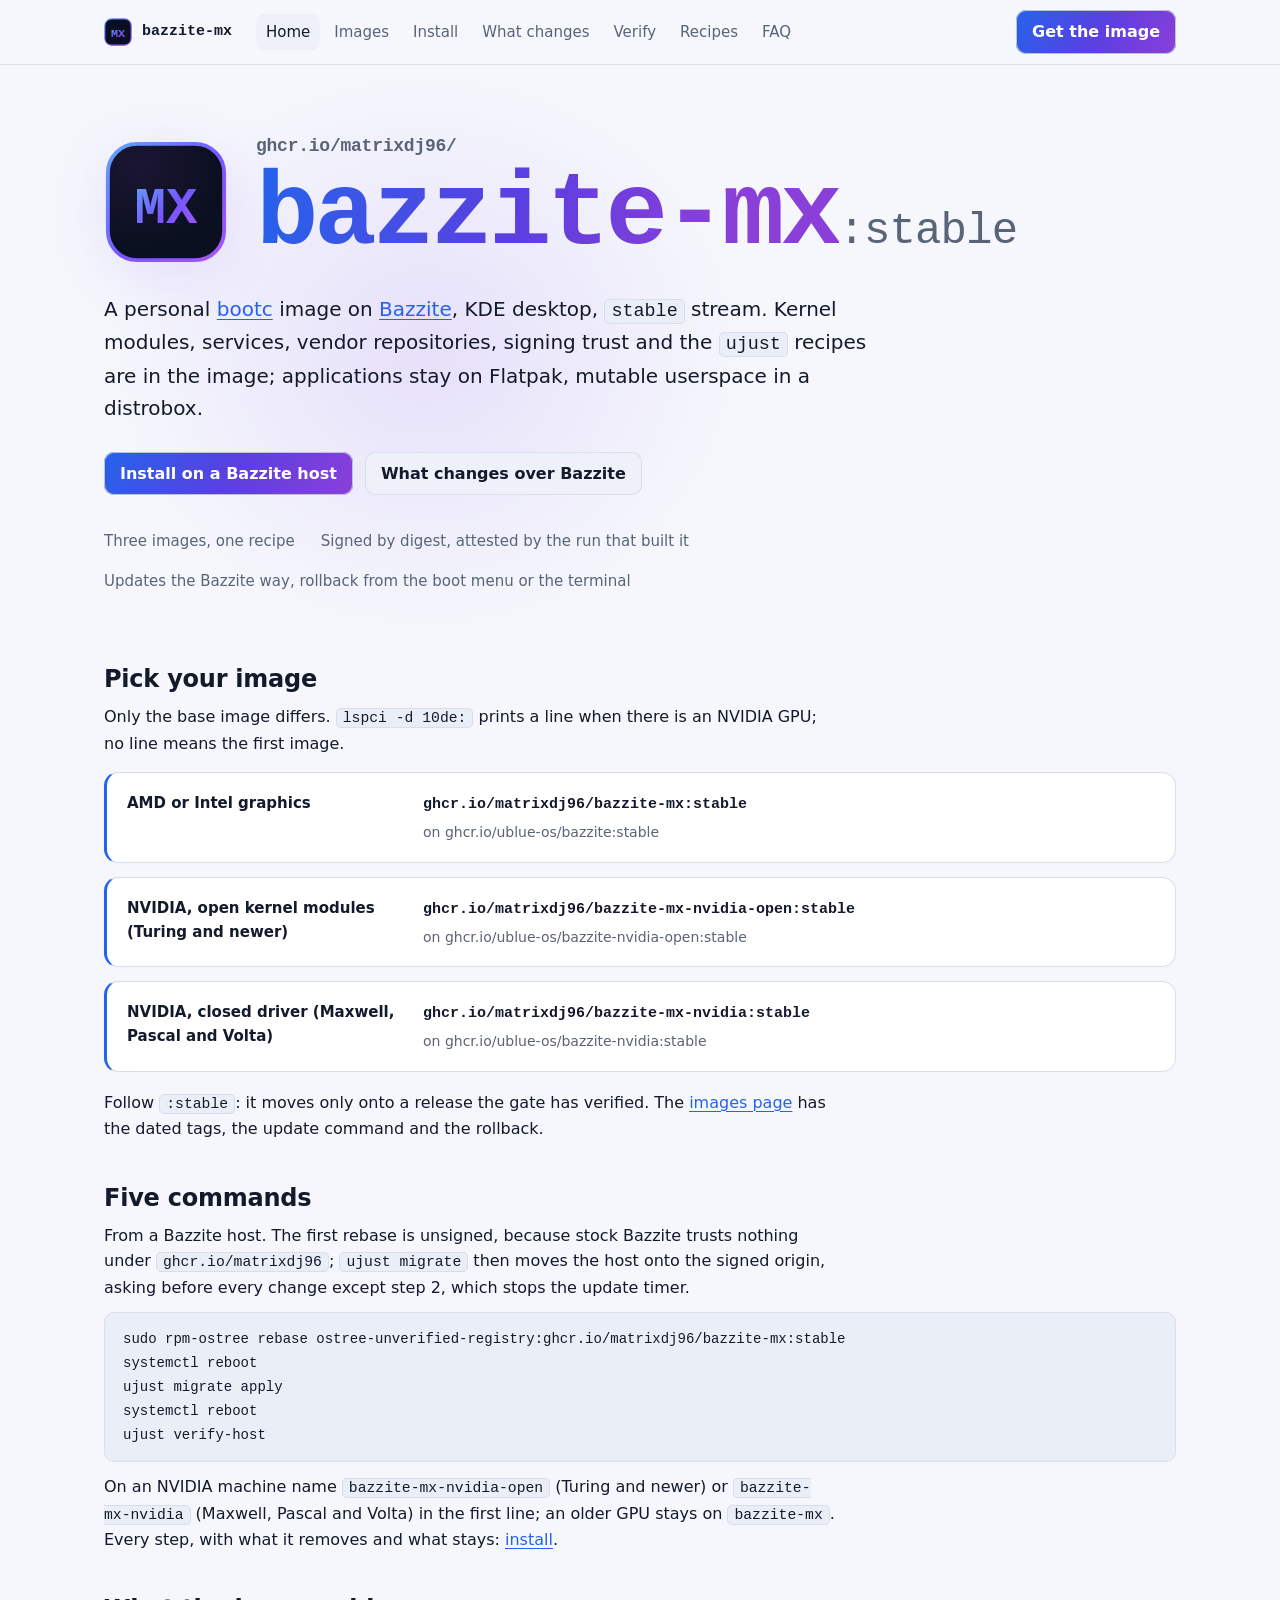
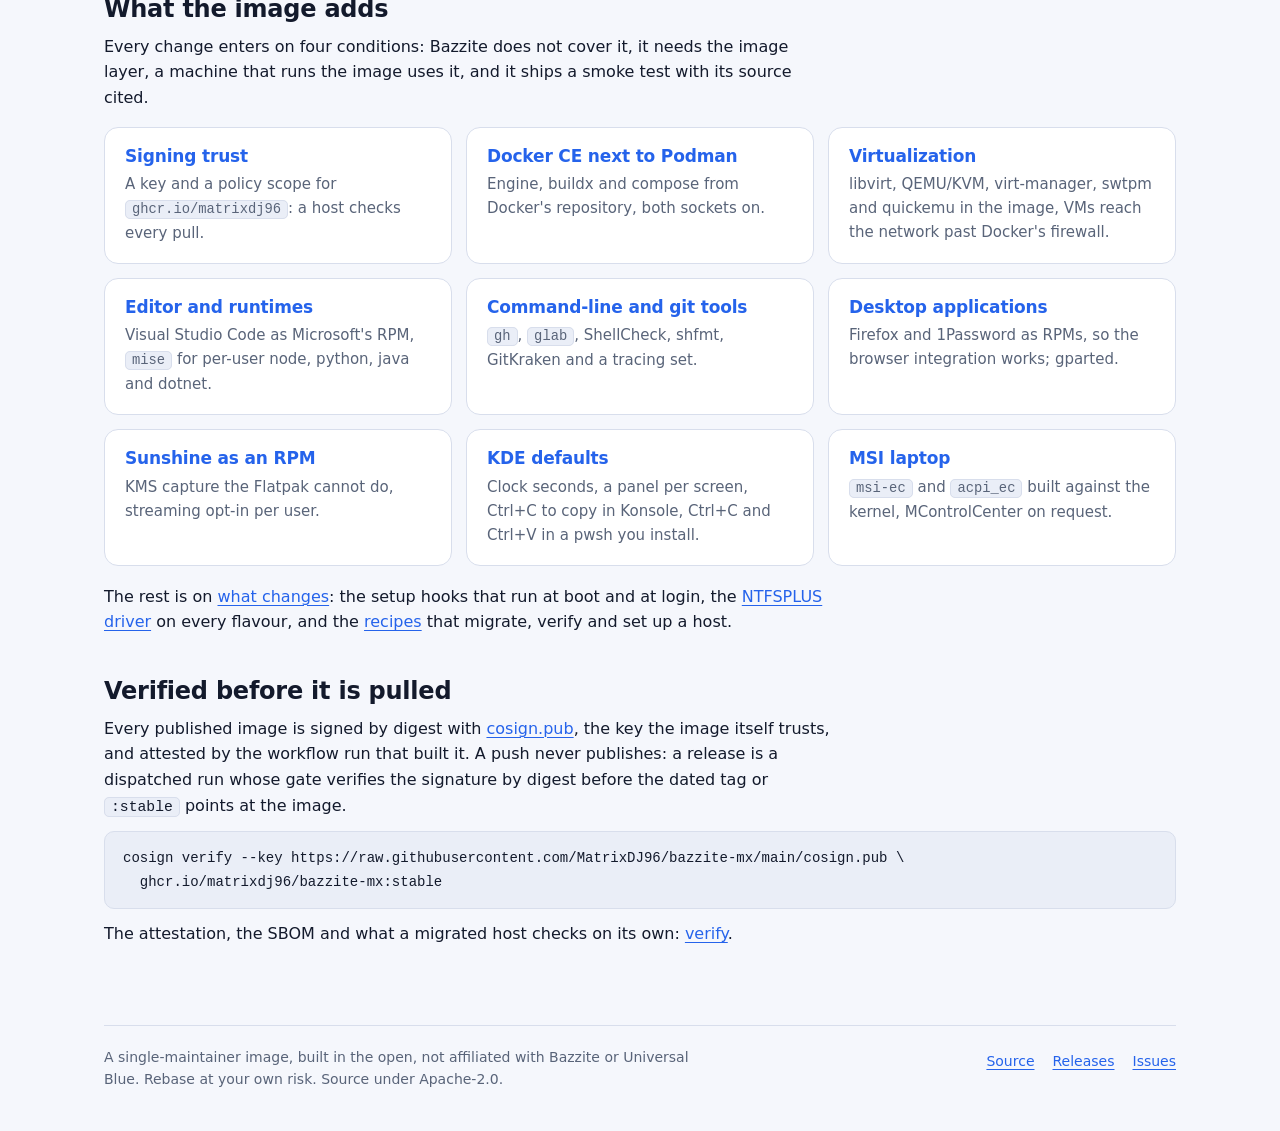
==== commit 27ced6e3: "feat(site): the site in seven pages, its check and the Pages deployment site/ holds seven hand-writt" ====
--- a/site/index.html
+++ b/site/index.html
@@ -4,68 +4,201 @@
 <meta charset="utf-8" />
 <meta name="viewport" content="width=device-width, initial-scale=1" />
 <title>bazzite-mx</title>
-<meta name="description" content="A personal bootc image on Bazzite: the three images, how to move a host onto one and how to verify what it pulls." />
-<link rel="icon" href="data:image/svg+xml,%3Csvg xmlns='http://www.w3.org/2000/svg' viewBox='0 0 64 64'%3E%3Crect width='64' height='64' rx='14' fill='%23162032'/%3E%3Ctext x='32' y='43' text-anchor='middle' font-family='monospace' font-size='28' font-weight='700' fill='%23f2f5f9'%3EMX%3C/text%3E%3C/svg%3E" />
+<meta name="description"
+  content="A personal bootc image on Bazzite: the three images, how to move a host onto one and how
+  to verify what it pulls." />
+<link rel="icon" href="logo.svg" />
 <link rel="stylesheet" href="style.css" />
 </head>
 <body>
-<header>
-  <p class="kicker">ghcr.io/matrixdj96</p>
-  <h1>bazzite-mx</h1>
-  <p class="lead">A personal <a href="https://bootc-dev.github.io/bootc/">bootc</a> image on
-    <a href="https://bazzite.gg">Bazzite</a>, KDE desktop, <code>stable</code> stream: kernel
-    modules, services, vendor repositories, signing trust and the <code>ujust</code> recipes.</p>
+<header class="top">
+  <div class="row">
+    <a class="brand" href="index.html" aria-label="bazzite-mx">
+      <svg viewBox="0 0 64 64" aria-hidden="true">
+        <defs>
+          <linearGradient id="mx-bar" x1="0" y1="0" x2="1" y2="1">
+            <stop offset="0" stop-color="#60a5fa" />
+            <stop offset="0.52" stop-color="#7657ff" />
+            <stop offset="1" stop-color="#a855f7" />
+          </linearGradient>
+        </defs>
+        <rect x="2" y="2" width="60" height="60" rx="15" fill="#0b1020" stroke="url(#mx-bar)"
+          stroke-width="2.5" />
+        <text x="32" y="43" text-anchor="middle" font-family="ui-monospace, Menlo, monospace"
+          font-size="27" font-weight="700" fill="url(#mx-bar)">MX</text>
+      </svg>
+      <span>bazzite-mx</span>
+    </a>
+    <nav aria-label="Site">
+      <ul>
+        <li><a href="index.html" aria-current="page">Home</a></li>
+        <li><a href="images.html">Images</a></li>
+        <li><a href="install.html">Install</a></li>
+        <li><a href="changes.html">What changes</a></li>
+        <li><a href="verify.html">Verify</a></li>
+        <li><a href="recipes.html">Recipes</a></li>
+        <li><a href="faq.html">FAQ</a></li>
+      </ul>
+    </nav>
+    <a class="button cta" href="index.html#images">Get the image</a>
+  </div>
 </header>
-<nav aria-label="Site">
-  <ul>
-    <li><a href="index.html" aria-current="page">Home</a></li>
-    <li><a href="images.html">Images</a></li>
-    <li><a href="install.html">Install</a></li>
-    <li><a href="changes.html">What changes</a></li>
-    <li><a href="verify.html">Verify</a></li>
-    <li><a href="recipes.html">Recipes</a></li>
-    <li><a href="faq.html">FAQ</a></li>
-  </ul>
-</nav>
 <main>
+  <section class="hero">
+    <div class="lockup">
+      <svg viewBox="0 0 64 64" role="img" aria-label="MX">
+        <defs>
+          <linearGradient id="mx-hero" x1="0" y1="0" x2="1" y2="1">
+            <stop offset="0" stop-color="#60a5fa" />
+            <stop offset="0.52" stop-color="#7657ff" />
+            <stop offset="1" stop-color="#a855f7" />
+          </linearGradient>
+          <radialGradient id="mx-hero-bg" cx="0.28" cy="0.18" r="1.1">
+            <stop offset="0" stop-color="#1b1533" />
+            <stop offset="0.62" stop-color="#0b1020" />
+          </radialGradient>
+        </defs>
+        <rect x="2" y="2" width="60" height="60" rx="15" fill="url(#mx-hero-bg)"
+          stroke="url(#mx-hero)" stroke-width="2" />
+        <text x="32" y="43" text-anchor="middle" font-family="ui-monospace, Menlo, monospace"
+          font-size="27" font-weight="700" fill="url(#mx-hero)">MX</text>
+      </svg>
+      <h1 class="wordmark">
+        <span class="registry">ghcr.io/matrixdj96/</span>
+        <span class="name">bazzite-mx</span><wbr /><span class="tag">:stable</span>
+      </h1>
+    </div>
+    <p class="lead">A personal <a href="https://bootc-dev.github.io/bootc/">bootc</a> image on
+      <a href="https://bazzite.gg">Bazzite</a>, KDE desktop, <code>stable</code> stream. Kernel
+      modules, services, vendor repositories, signing trust and the <code>ujust</code> recipes are
+      in the image; applications stay on Flatpak, mutable userspace in a distrobox.</p>
+    <div class="actions">
+      <a class="button" href="install.html">Install on a Bazzite host</a>
+      <a class="button quiet" href="changes.html">What changes over Bazzite</a>
+    </div>
+    <ul class="facts">
+      <li>Three images, one recipe</li>
+      <li>Signed by digest, attested by the run that built it</li>
+      <li>Updates the Bazzite way, rollback from the boot menu or the terminal</li>
+    </ul>
+  </section>
+
   <section id="images">
-    <h2>Three images, one recipe</h2>
-    <p>Only the base image differs. Pick the one your graphics stack needs.</p>
-    <ul class="board">
-      <li><span class="ref">ghcr.io/matrixdj96/bazzite-mx:stable</span><span class="base">on ghcr.io/ublue-os/bazzite:stable</span><span class="for">AMD or Intel graphics</span></li>
-      <li><span class="ref">ghcr.io/matrixdj96/bazzite-mx-nvidia-open:stable</span><span class="base">on ghcr.io/ublue-os/bazzite-nvidia-open:stable</span><span class="for">NVIDIA, open kernel modules (Turing and newer)</span></li>
-      <li><span class="ref">ghcr.io/matrixdj96/bazzite-mx-nvidia:stable</span><span class="base">on ghcr.io/ublue-os/bazzite-nvidia:stable</span><span class="for">NVIDIA, closed driver</span></li>
-    </ul>
-    <p>Follow <code>:stable</code>. The <a href="images.html">images page</a> has the other tags, the update command and the rollback.</p>
+    <h2>Pick your image</h2>
+    <p>Only the base image differs. <code>lspci -d 10de:</code> prints a line when there is an
+      NVIDIA GPU; no line means the first image.</p>
+    <div class="grid three">
+      <div class="card image-card">
+        <p class="for">AMD or Intel graphics</p>
+        <span class="ref">ghcr.io/matrixdj96/bazzite-mx:stable</span>
+        <p class="base">on ghcr.io/ublue-os/bazzite:stable</p>
+      </div>
+      <div class="card image-card">
+        <p class="for">NVIDIA, open kernel modules (Turing and newer)</p>
+        <span class="ref">ghcr.io/matrixdj96/bazzite-mx-nvidia-open:stable</span>
+        <p class="base">on ghcr.io/ublue-os/bazzite-nvidia-open:stable</p>
+      </div>
+      <div class="card image-card">
+        <p class="for">NVIDIA, closed driver (Maxwell, Pascal and Volta)</p>
+        <span class="ref">ghcr.io/matrixdj96/bazzite-mx-nvidia:stable</span>
+        <p class="base">on ghcr.io/ublue-os/bazzite-nvidia:stable</p>
+      </div>
+    </div>
+    <p>Follow <code>:stable</code>: it moves only onto a release the gate has verified. The
+      <a href="images.html">images page</a> has the dated tags, the update command and the
+      rollback.</p>
   </section>
 
   <section id="start">
-    <h2>Start here</h2>
-    <p>Five commands from a Bazzite host. The first rebase is unsigned: stock Bazzite trusts
-      nothing under <code>ghcr.io/matrixdj96</code>. <code>ujust migrate</code> moves the host onto
-      the signed origin, asking before every change.</p>
+    <h2>Five commands</h2>
+    <p>From a Bazzite host. The first rebase is unsigned, because stock Bazzite trusts nothing
+      under <code>ghcr.io/matrixdj96</code>; <code>ujust migrate</code> then moves the host onto the
+      signed origin, asking before every change except step 2, which stops the
+      update timer.</p>
 <pre tabindex="0"><code>sudo rpm-ostree rebase ostree-unverified-registry:ghcr.io/matrixdj96/bazzite-mx:stable
 systemctl reboot
 ujust migrate apply
 systemctl reboot
 ujust verify-host</code></pre>
-    <p>On an NVIDIA machine name <code>bazzite-mx-nvidia-open</code> instead, or
-      <code>bazzite-mx-nvidia</code> for the closed driver. Step by step: <a href="install.html">install</a>.</p>
+    <p>On an NVIDIA machine name <code>bazzite-mx-nvidia-open</code> (Turing and newer) or
+      <code>bazzite-mx-nvidia</code> (Maxwell, Pascal and Volta) in the first line; an older GPU
+      stays on <code>bazzite-mx</code>. Every step, with what it removes and what stays:
+      <a href="install.html">install</a>.</p>
+  </section>
+
+  <section id="adds">
+    <h2>What the image adds</h2>
+    <p>Every change enters on four conditions: Bazzite does not cover it, it needs the image layer,
+      a machine that runs the image uses it, and it ships a smoke test with its source cited.</p>
+    <div class="grid three">
+      <a class="card link" href="changes.html#trust">
+        <h3>Signing trust</h3>
+        <p>A key and a policy scope for <code>ghcr.io/matrixdj96</code>: a host checks every
+          pull.</p>
+      </a>
+      <a class="card link" href="changes.html#docker">
+        <h3>Docker CE next to Podman</h3>
+        <p>Engine, buildx and compose from Docker's repository, both sockets on.</p>
+      </a>
+      <a class="card link" href="changes.html#virt">
+        <h3>Virtualization</h3>
+        <p>libvirt, QEMU/KVM, virt-manager, swtpm and quickemu in the image, VMs reach the network
+          past Docker's firewall.</p>
+      </a>
+      <a class="card link" href="changes.html#dev">
+        <h3>Editor and runtimes</h3>
+        <p>Visual Studio Code as Microsoft's RPM, <code>mise</code> for per-user node, python,
+          java and dotnet.</p>
+      </a>
+      <a class="card link" href="changes.html#cli">
+        <h3>Command-line and git tools</h3>
+        <p><code>gh</code>, <code>glab</code>, ShellCheck, shfmt, GitKraken and a tracing set.</p>
+      </a>
+      <a class="card link" href="changes.html#desktop">
+        <h3>Desktop applications</h3>
+        <p>Firefox and 1Password as RPMs, so the browser integration works; gparted.</p>
+      </a>
+      <a class="card link" href="changes.html#sunshine">
+        <h3>Sunshine as an RPM</h3>
+        <p>KMS capture the Flatpak cannot do, streaming opt-in per user.</p>
+      </a>
+      <a class="card link" href="changes.html#kde">
+        <h3>KDE defaults</h3>
+        <p>Clock seconds, a panel per screen, Ctrl+C to copy in Konsole, Ctrl+C and Ctrl+V in a
+          pwsh you install.</p>
+      </a>
+      <a class="card link" href="changes.html#msi">
+        <h3>MSI laptop</h3>
+        <p><code>msi-ec</code> and <code>acpi_ec</code> built against the kernel, MControlCenter
+          on request.</p>
+      </a>
+    </div>
+    <p>The rest is on <a href="changes.html">what changes</a>: the setup hooks that run at boot
+      and at login, the <a href="changes.html#ntfsplus">NTFSPLUS driver</a> on every flavour,
+      and the <a href="recipes.html">recipes</a> that migrate, verify and set up a host.</p>
   </section>
 
   <section id="verify">
-    <h2>Verify an image</h2>
+    <h2>Verified before it is pulled</h2>
     <p>Every published image is signed by digest with
       <a href="https://raw.githubusercontent.com/MatrixDJ96/bazzite-mx/main/cosign.pub">cosign.pub</a>,
-      the key the image itself trusts, and attested by the workflow run that built it. The
-      <a href="verify.html">verify page</a> has both commands, the SBOM, the release gate and the
-      checks a migrated host makes on its own.</p>
+      the key the image itself trusts, and attested by the workflow run that built it. A push
+      never publishes: a release is a dispatched run whose gate verifies the signature by digest
+      before the dated tag or <code>:stable</code> points at the image.</p>
+<pre tabindex="0"><code>cosign verify --key https://raw.githubusercontent.com/MatrixDJ96/bazzite-mx/main/cosign.pub \
+  ghcr.io/matrixdj96/bazzite-mx:stable</code></pre>
+    <p>The attestation, the SBOM and what a migrated host checks on its own:
+      <a href="verify.html">verify</a>.</p>
   </section>
 </main>
 <footer>
   <p>A single-maintainer image, built in the open, not affiliated with Bazzite or Universal
-    Blue. Rebase at your own risk. Source under Apache-2.0:
-    <a href="https://github.com/MatrixDJ96/bazzite-mx">MatrixDJ96/bazzite-mx</a>.</p>
+    Blue. Rebase at your own risk. Source under Apache-2.0.</p>
+  <ul>
+    <li><a href="https://github.com/MatrixDJ96/bazzite-mx">Source</a></li>
+    <li><a href="https://github.com/MatrixDJ96/bazzite-mx/releases">Releases</a></li>
+    <li><a href="https://github.com/MatrixDJ96/bazzite-mx/issues">Issues</a></li>
+  </ul>
 </footer>
 </body>
 </html>
--- a/site/style.css
+++ b/site/style.css
@@ -1,95 +1,413 @@
+/* One stylesheet for the seven pages: system fonts, a dark and a light palette, no asset
+   fetched from outside the site. */
 :root {
-  --bg: #f4f6f8;
-  --fg: #141a22;
-  --muted: #5c6773;
-  --line: #d6dce3;
-  --code-bg: #e9edf2;
-  --accent: #1f4fb3;
+  --bg: #0b1020;
+  --bg-raise: #111832;
+  --surface: #141c33;
+  --fg: #e8edf7;
+  --muted: #9aa6bd;
+  --line: #273250;
+  --line-strong: #3a4870;
+  --code-bg: #0e142a;
+  --accent: #60a5fa;
+  --accent-mid: #8b7cff;
+  --accent-2: #a855f7;
+  --accent-ink: #0b1020;
+  --glow: rgba(124, 58, 237, 0.28);
   --mono: ui-monospace, SFMono-Regular, Menlo, Consolas, "Liberation Mono", monospace;
   --sans: system-ui, -apple-system, "Segoe UI", Roboto, "Noto Sans", sans-serif;
-  color-scheme: light dark;
-}
-@media (prefers-color-scheme: dark) {
+  color-scheme: dark light;
+}
+@media (prefers-color-scheme: light) {
   :root {
-    --bg: #0e141b;
-    --fg: #e4e9ef;
-    --muted: #93a0ae;
-    --line: #243040;
-    --code-bg: #161e28;
-    --accent: #8db0f7;
+    --bg: #f5f7fc;
+    --bg-raise: #eef1f9;
+    --surface: #ffffff;
+    --fg: #131a2c;
+    --muted: #596479;
+    --line: #d8deec;
+    --line-strong: #b9c3da;
+    --code-bg: #eaeef7;
+    --accent: #2563eb;
+    --accent-mid: #5b3fe0;
+    --accent-2: #8b3fd9;
+    --accent-ink: #ffffff;
+    --glow: rgba(124, 58, 237, 0.12);
   }
 }
+
 * { box-sizing: border-box; }
-html { scroll-padding-top: 16px; }
+/* The bar stays one row and sticky down to 641px, so one padding clears it
+   for every #fragment; below, it wraps and scrolls away with the page. */
+html { scroll-padding-top: 80px; scroll-behavior: smooth; }
+@media (prefers-reduced-motion: reduce) { html { scroll-behavior: auto; } }
 body {
   margin: 0;
   background: var(--bg);
   color: var(--fg);
-  font: 16px/1.55 var(--sans);
-}
-header, nav, main, footer { max-width: 760px; margin: 0 auto; padding: 0 20px; }
-header { padding-top: 48px; }
-.kicker { margin: 0; font-family: var(--mono); font-size: 13px; color: var(--muted); }
-h1 { margin: 6px 0 12px; font-size: 40px; line-height: 1.1; letter-spacing: -0.02em; }
-h2 { margin: 44px 0 10px; font-size: 22px; line-height: 1.25; }
-h3 { margin: 28px 0 6px; font-size: 17px; }
+  font: 16px/1.6 var(--sans);
+}
+a { color: var(--accent); text-decoration-thickness: 1px; text-underline-offset: 3px; }
+a:hover { text-decoration-thickness: 2px; }
+:focus-visible { outline: 2px solid var(--accent); outline-offset: 3px; border-radius: 4px; }
+h1, h2, h3 { line-height: 1.2; letter-spacing: -0.01em; margin: 0; }
 p { margin: 10px 0; }
-.lead { font-size: 18px; color: var(--muted); }
-a { color: var(--accent); }
-a:focus-visible, nav a:focus-visible, [tabindex]:focus-visible { outline: 2px solid var(--accent); outline-offset: 2px; }
-nav { margin-top: 28px; padding-bottom: 12px; border-bottom: 1px solid var(--line); }
-nav ul { list-style: none; margin: 0; padding: 0; display: flex; flex-wrap: wrap; gap: 4px 20px; }
-nav a { text-decoration: none; color: var(--fg); padding: 4px 0; border-bottom: 2px solid transparent; }
-nav a:hover { border-bottom-color: var(--line); }
-nav a[aria-current="page"] { border-bottom-color: var(--accent); color: var(--accent); }
+ul, ol { padding-left: 22px; }
+li { margin: 4px 0; }
 code {
   font-family: var(--mono);
   font-size: 0.92em;
-  overflow-wrap: anywhere;
+  overflow-wrap: break-word;
   background: var(--code-bg);
-  padding: 1px 5px;
-  border-radius: 4px;
+  border: 1px solid var(--line);
+  padding: 1px 6px;
+  border-radius: 5px;
 }
 pre {
   margin: 12px 0;
-  padding: 14px 16px;
+  padding: 14px 18px;
   background: var(--code-bg);
   border: 1px solid var(--line);
-  border-radius: 6px;
+  border-radius: 10px;
   overflow-x: auto;
-  line-height: 1.45;
-}
-pre code { padding: 0; background: none; font-size: 14px; }
+  scrollbar-color: var(--line-strong) transparent;
+  line-height: 1.5;
+}
+pre code { padding: 0; border: 0; background: none; font-size: 14px; }
 table { border-collapse: collapse; width: 100%; margin: 12px 0; font-size: 15px; }
-th, td { text-align: left; padding: 8px 10px; border-bottom: 1px solid var(--line); vertical-align: top; }
+th, td {
+  text-align: left;
+  padding: 9px 12px;
+  border-bottom: 1px solid var(--line);
+  vertical-align: top;
+}
 th { color: var(--muted); font-weight: 600; }
-.scroll { overflow-x: auto; }
-ul { padding-left: 22px; }
-li { margin: 4px 0; }
-.board { margin: 20px 0 8px; padding: 0; list-style: none; font-family: var(--mono); }
-.board li { padding: 14px 0; border-top: 1px solid var(--line); }
-.board li:last-child { border-bottom: 1px solid var(--line); }
-.board .ref { display: block; font-size: 21px; font-weight: 700; letter-spacing: -0.01em; word-break: break-all; }
-.board .base { display: block; margin-top: 4px; font-size: 14px; color: var(--muted); }
-.board .for { display: block; margin-top: 2px; font-family: var(--sans); font-size: 15px; }
-ol.steps { padding-left: 26px; }
-ol.steps > li { margin: 14px 0; }
-ol.steps pre { margin: 6px 0; }
-dl.recipes dt { margin-top: 24px; font-family: var(--mono); font-weight: 700; font-size: 16px; overflow-wrap: anywhere; }
-dl.recipes dd { margin: 6px 0 0; }
-dl.faq dt { margin-top: 28px; font-size: 18px; font-weight: 700; line-height: 1.3; }
-dl.faq dd { margin: 8px 0 0; }
+.scroll { overflow-x: auto; scrollbar-color: var(--line-strong) transparent; }
+
+/* --- top bar --------------------------------------------------------------- */
+.top {
+  position: sticky;
+  top: 0;
+  z-index: 5;
+  background: color-mix(in srgb, var(--bg) 86%, transparent);
+  backdrop-filter: blur(10px);
+  border-bottom: 1px solid var(--line);
+}
+.top .row {
+  max-width: 1120px;
+  margin: 0 auto;
+  padding: 10px 24px;
+  display: flex;
+  align-items: center;
+  gap: 18px;
+}
+.brand {
+  display: flex;
+  align-items: center;
+  gap: 10px;
+  color: var(--fg);
+  text-decoration: none;
+  font-family: var(--mono);
+  font-weight: 700;
+  font-size: 15px;
+  margin-right: 6px;
+}
+.brand svg { width: 28px; height: 28px; display: block; }
+.brand span { white-space: nowrap; }
+/* One row, scrolling sideways when it no longer fits: a nav that wraps under
+   a sticky bar hides every #fragment behind it. The button and the wordmark
+   go before the nav has to scroll. */
+nav { min-width: 0; }
+nav ul {
+  list-style: none;
+  margin: 0;
+  padding: 0;
+  display: flex;
+  flex-wrap: nowrap;
+  overflow-x: auto;
+  scrollbar-width: thin;
+  gap: 2px 4px;
+}
+nav li { flex: none; }
+nav a {
+  display: block;
+  padding: 6px 10px;
+  border-radius: 8px;
+  color: var(--muted);
+  text-decoration: none;
+  font-size: 15px;
+}
+nav a:hover { color: var(--fg); background: var(--bg-raise); }
+nav a[aria-current="page"] { color: var(--fg); background: var(--bg-raise); }
+.top .cta { margin-left: auto; }
+
+.button {
+  display: inline-block;
+  padding: 9px 16px;
+  border-radius: 10px;
+  font-weight: 600;
+  text-decoration: none;
+  white-space: nowrap;
+  color: var(--accent-ink);
+  background: linear-gradient(120deg, var(--accent), var(--accent-mid) 52%, var(--accent-2));
+  box-shadow: 0 0 0 1px var(--line-strong) inset;
+}
+.button:hover { color: var(--accent-ink); filter: brightness(1.08); }
+.button.quiet {
+  color: var(--fg);
+  background: var(--bg-raise);
+  box-shadow: 0 0 0 1px var(--line) inset;
+}
+.button.quiet:hover { color: var(--fg); background: var(--surface); }
+
+/* --- page frame ---------------------------------------------------------- */
+main { max-width: 1120px; margin: 0 auto; padding: 0 24px; }
+.page-head { padding: 56px 0 8px; }
+.page-head h1 { font-size: 40px; }
+.page-head .lead { margin: 12px 0 0; font-size: 18px; color: var(--muted); max-width: 66ch; }
+section { padding: 28px 0 4px; }
+section h2 { font-size: 24px; margin-bottom: 8px; }
+section h3 { font-size: 18px; margin: 22px 0 4px; }
+section > p, section > div > p, .card p, .step p { max-width: 72ch; }
+.jump {
+  display: flex;
+  flex-wrap: wrap;
+  gap: 8px;
+  margin: 18px 0 8px;
+  padding: 0;
+  list-style: none;
+}
+.jump a {
+  display: inline-block;
+  padding: 5px 12px;
+  border: 1px solid var(--line);
+  border-radius: 999px;
+  background: var(--bg-raise);
+  color: var(--fg);
+  text-decoration: none;
+  font-size: 14px;
+}
+.jump a:hover { border-color: var(--accent); color: var(--fg); }
+
+/* --- hero ------------------------------------------------------------------ */
+.hero {
+  padding: 72px 0 40px;
+  position: relative;
+}
+.hero::before {
+  content: "";
+  position: absolute;
+  inset: 0 auto auto 0;
+  width: 60%;
+  height: 100%;
+  background: radial-gradient(closest-side, var(--glow), transparent);
+  pointer-events: none;
+}
+.hero > * { position: relative; }
+.lockup { display: flex; align-items: center; gap: 28px; flex-wrap: wrap; }
+.lockup svg {
+  width: 124px;
+  height: 124px;
+  flex: none;
+  filter: drop-shadow(0 12px 32px var(--glow));
+}
+.wordmark { font-family: var(--mono); line-height: 1; }
+.wordmark .registry { display: block; font-size: 18px; color: var(--muted); margin-bottom: 8px; }
+.wordmark .name {
+  display: inline;
+  font-size: clamp(40px, 9vw, 104px);
+  font-weight: 700;
+  letter-spacing: -0.04em;
+  white-space: nowrap;
+  background:
+    linear-gradient(100deg, var(--accent) 0%, var(--accent-mid) 45%, var(--accent-2) 80%);
+  -webkit-background-clip: text;
+  background-clip: text;
+  color: transparent;
+}
+.wordmark .tag {
+  display: inline;
+  font-size: clamp(22px, 4vw, 44px);
+  font-weight: 500;
+  color: var(--muted);
+  letter-spacing: -0.02em;
+}
+.hero .lead { font-size: 20px; max-width: 60ch; margin: 26px 0 0; color: var(--fg); }
+.hero .actions { display: flex; flex-wrap: wrap; gap: 12px; margin-top: 28px; }
+.hero .facts {
+  display: flex;
+  flex-wrap: wrap;
+  gap: 8px 26px;
+  margin: 30px 0 0;
+  padding: 0;
+  list-style: none;
+  color: var(--muted);
+  font-size: 15px;
+}
+
+/* --- cards ----------------------------------------------------------------- */
+.grid { display: grid; gap: 14px; margin-top: 16px; }
+.grid + p { margin-top: 18px; }
+.grid.three { grid-template-columns: repeat(3, minmax(0, 1fr)); }
+.grid.two { grid-template-columns: repeat(2, minmax(0, 1fr)); }
+.card {
+  background: var(--surface);
+  border: 1px solid var(--line);
+  border-radius: 14px;
+  padding: 18px 20px;
+}
+.card h3 { font-size: 17px; margin: 0 0 6px; }
+.card p { margin: 6px 0 0; color: var(--muted); font-size: 15px; }
+.card p a { color: var(--fg); }
+.card.link { display: block; color: inherit; text-decoration: none; }
+.card.link:hover { border-color: var(--accent); }
+.card.link h3 { color: var(--accent); }
+
+.image-card { border-top: 3px solid var(--accent); }
+.image-card .for { font-weight: 600; color: var(--fg); margin: 0 0 8px; font-size: 15px; }
+.image-card .ref {
+  display: block;
+  font-family: var(--mono);
+  font-size: 15px;
+  font-weight: 700;
+  overflow-wrap: anywhere;
+  color: var(--fg);
+}
+.image-card .base { margin: 8px 0 0; font-size: 14px; }
+/* From 861px each image is a full-width row, so its whole reference fits on one line:
+   check-site.sh wants the reference unbroken in the markup, so no <wbr> can split it. */
+@media (min-width: 861px) {
+  .grid.three:has(> .image-card) { grid-template-columns: 1fr; }
+  .image-card {
+    display: grid;
+    grid-template-columns: minmax(0, 17em) 1fr;
+    column-gap: 24px;
+    align-items: baseline;
+    border-top: 1px solid var(--line);
+    border-left: 3px solid var(--accent);
+  }
+  .image-card .for { grid-row: 1 / span 2; margin: 0; }
+  .image-card .ref { grid-column: 2; overflow-wrap: normal; }
+  .image-card .base { grid-column: 2; margin-top: 4px; }
+}
+
+.steps { list-style: none; margin: 18px 0 0; padding: 0; counter-reset: step; }
+.step {
+  position: relative;
+  padding: 4px 0 22px 62px;
+  border-left: 1px solid var(--line);
+  margin-left: 20px;
+}
+.step:last-child { border-left-color: transparent; }
+.step::before {
+  counter-increment: step;
+  content: counter(step);
+  position: absolute;
+  left: -21px;
+  top: 0;
+  width: 42px;
+  height: 42px;
+  border-radius: 50%;
+  display: grid;
+  place-items: center;
+  font-family: var(--mono);
+  font-weight: 700;
+  color: var(--accent-ink);
+  background: linear-gradient(120deg, var(--accent), var(--accent-mid) 52%, var(--accent-2));
+}
+.step > p:first-child { margin-top: 8px; font-weight: 600; }
+.step pre { margin: 10px 0; }
+
+.recipe { margin-top: 14px; }
+.recipe h3 { font-family: var(--mono); font-size: 16px; margin: 0 0 8px; overflow-wrap: anywhere; }
+.recipe .options { display: flex; flex-wrap: wrap; gap: 6px; margin: 0 0 10px; padding: 0; }
+.recipe .options li {
+  margin: 0;
+  list-style: none;
+  font-family: var(--mono);
+  font-size: 13px;
+  padding: 2px 9px;
+  border-radius: 999px;
+  border: 1px solid var(--line-strong);
+  color: var(--fg);
+}
+
+details {
+  border-top: 1px solid var(--line);
+  padding: 4px 0;
+}
+details:last-of-type { border-bottom: 1px solid var(--line); }
+summary {
+  cursor: pointer;
+  padding: 14px 0;
+  font-size: 17px;
+  font-weight: 600;
+  list-style: none;
+  display: flex;
+  gap: 12px;
+  align-items: baseline;
+}
+summary::-webkit-details-marker { display: none; }
+summary::before {
+  content: "+";
+  content: "+" / "";
+  font-family: var(--mono);
+  color: var(--accent);
+  flex: 0 0 1ch;
+}
+details[open] summary::before { content: "\2212"; content: "\2212" / ""; }
+details p { margin: 0 0 14px 2.2ch; max-width: 72ch; color: var(--fg); }
+
+.note {
+  border-left: 3px solid var(--accent);
+  background: var(--bg-raise);
+  padding: 10px 16px;
+  border-radius: 0 10px 10px 0;
+  margin: 14px 0;
+}
+.note p { margin: 4px 0; }
+
 footer {
-  margin: 56px auto 40px;
-  padding-top: 16px;
+  margin: 64px max(24px, calc((100% - 1072px) / 2)) 40px;
+  padding: 20px 0 0;
   border-top: 1px solid var(--line);
   color: var(--muted);
   font-size: 14px;
-}
-@media (max-width: 600px) {
-  header { padding-top: 32px; }
-  h1 { font-size: 32px; }
-  .board .ref { font-size: 17px; }
-  th, td { padding: 6px 6px; }
-  .scroll table { min-width: 540px; }
-}
+  display: flex;
+  flex-wrap: wrap;
+  gap: 8px 28px;
+  justify-content: space-between;
+}
+footer p { margin: 0; max-width: 70ch; }
+footer ul { list-style: none; margin: 0; padding: 0; display: flex; gap: 18px; flex-wrap: wrap; }
+
+@media (max-width: 860px) {
+  .grid.three { grid-template-columns: repeat(2, minmax(0, 1fr)); }
+}
+@media (max-width: 940px) {
+  .top .cta { display: none; }
+}
+@media (max-width: 760px) {
+  .brand span { display: none; }
+  .brand { margin-right: 0; }
+  nav a { padding: 6px 8px; }
+}
+@media (max-width: 640px) {
+  html { scroll-padding-top: 0; }
+  .top { position: static; }
+  .top .row { padding: 8px 16px; gap: 10px; }
+  nav ul { flex-wrap: wrap; overflow-x: visible; }
+  nav a { padding: 5px 8px; font-size: 14px; }
+  main { padding-left: 16px; padding-right: 16px; }
+  footer { margin-left: 16px; margin-right: 16px; }
+  .page-head { padding-top: 36px; }
+  .page-head h1 { font-size: 32px; }
+  .hero { padding: 44px 0 28px; }
+  .lockup { gap: 16px; }
+  .lockup svg { width: 76px; height: 76px; }
+  .grid.three, .grid.two { grid-template-columns: 1fr; }
+  .step { padding-left: 50px; margin-left: 16px; }
+  .step::before { width: 34px; height: 34px; left: -17px; font-size: 14px; }
+  th, td { padding: 7px 8px; }
+  .scroll table { min-width: 560px; }
+}
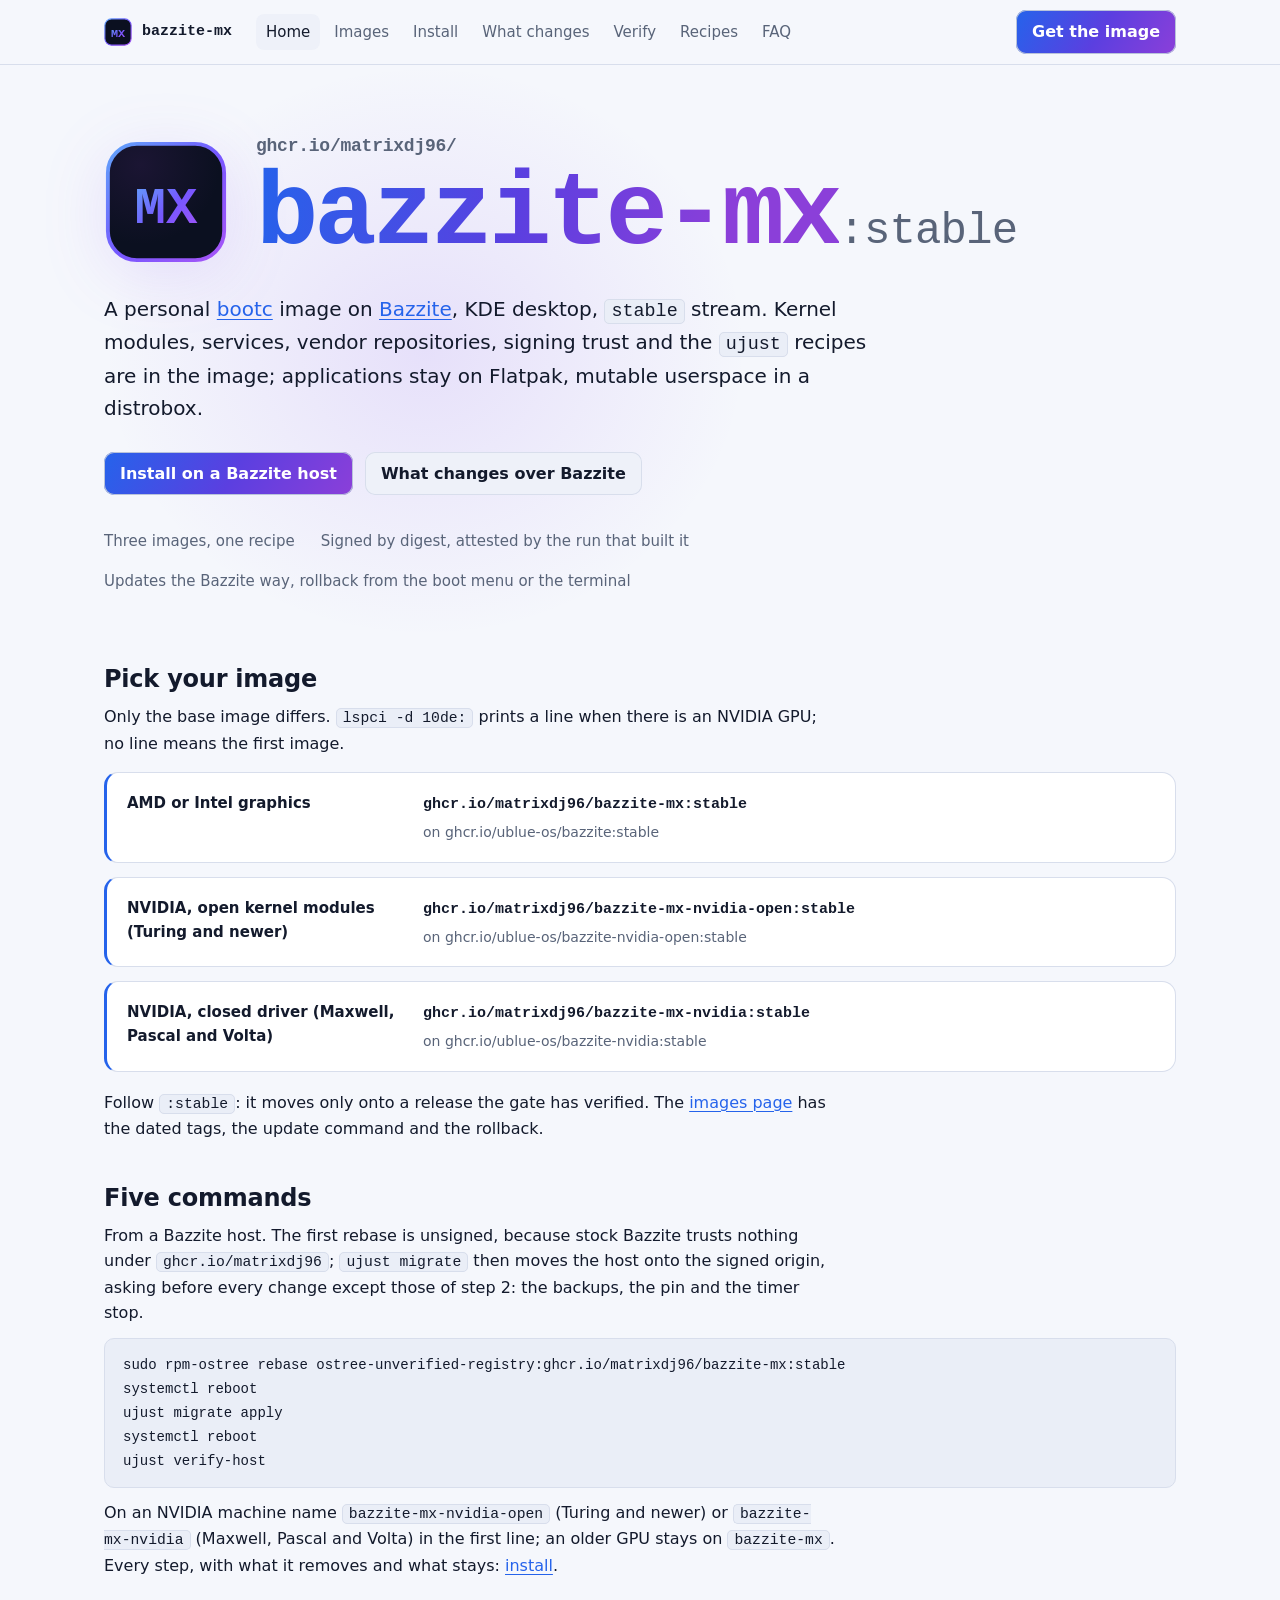
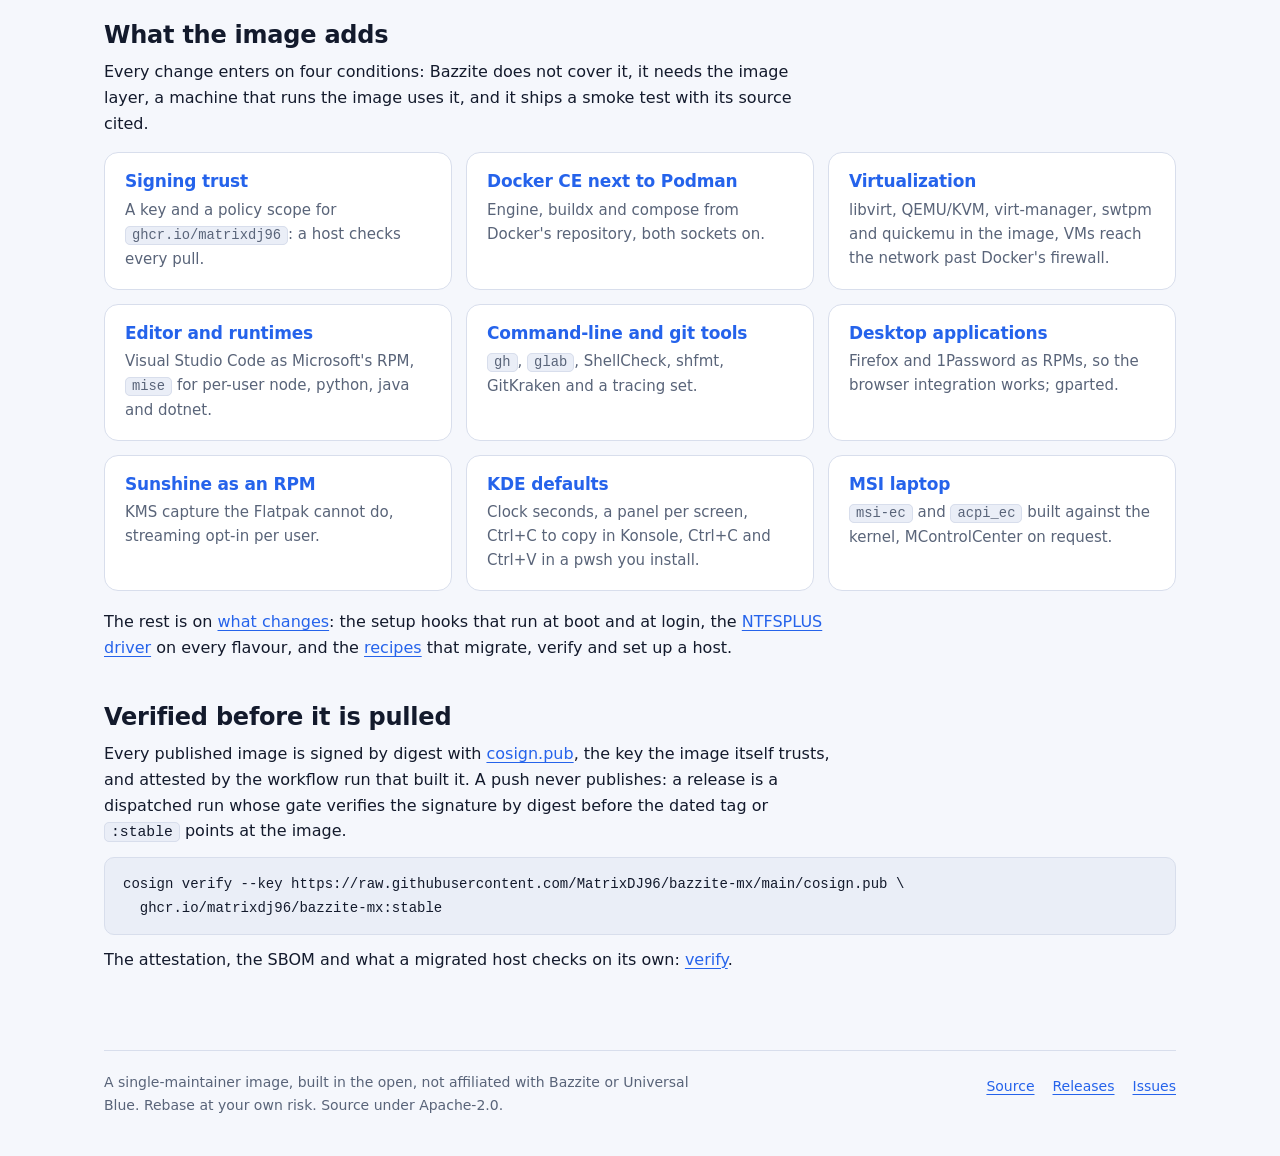
==== commit 8e1f1f66: "feat(site): the site in seven pages, its check and the Pages deployment site/ holds seven hand-writt" ====
--- a/site/index.html
+++ b/site/index.html
@@ -113,8 +113,8 @@
     <h2>Five commands</h2>
     <p>From a Bazzite host. The first rebase is unsigned, because stock Bazzite trusts nothing
       under <code>ghcr.io/matrixdj96</code>; <code>ujust migrate</code> then moves the host onto the
-      signed origin, asking before every change except step 2, which stops the
-      update timer.</p>
+      signed origin, asking before every change except those of step 2: the backups, the pin
+      and the timer stop.</p>
 <pre tabindex="0"><code>sudo rpm-ostree rebase ostree-unverified-registry:ghcr.io/matrixdj96/bazzite-mx:stable
 systemctl reboot
 ujust migrate apply
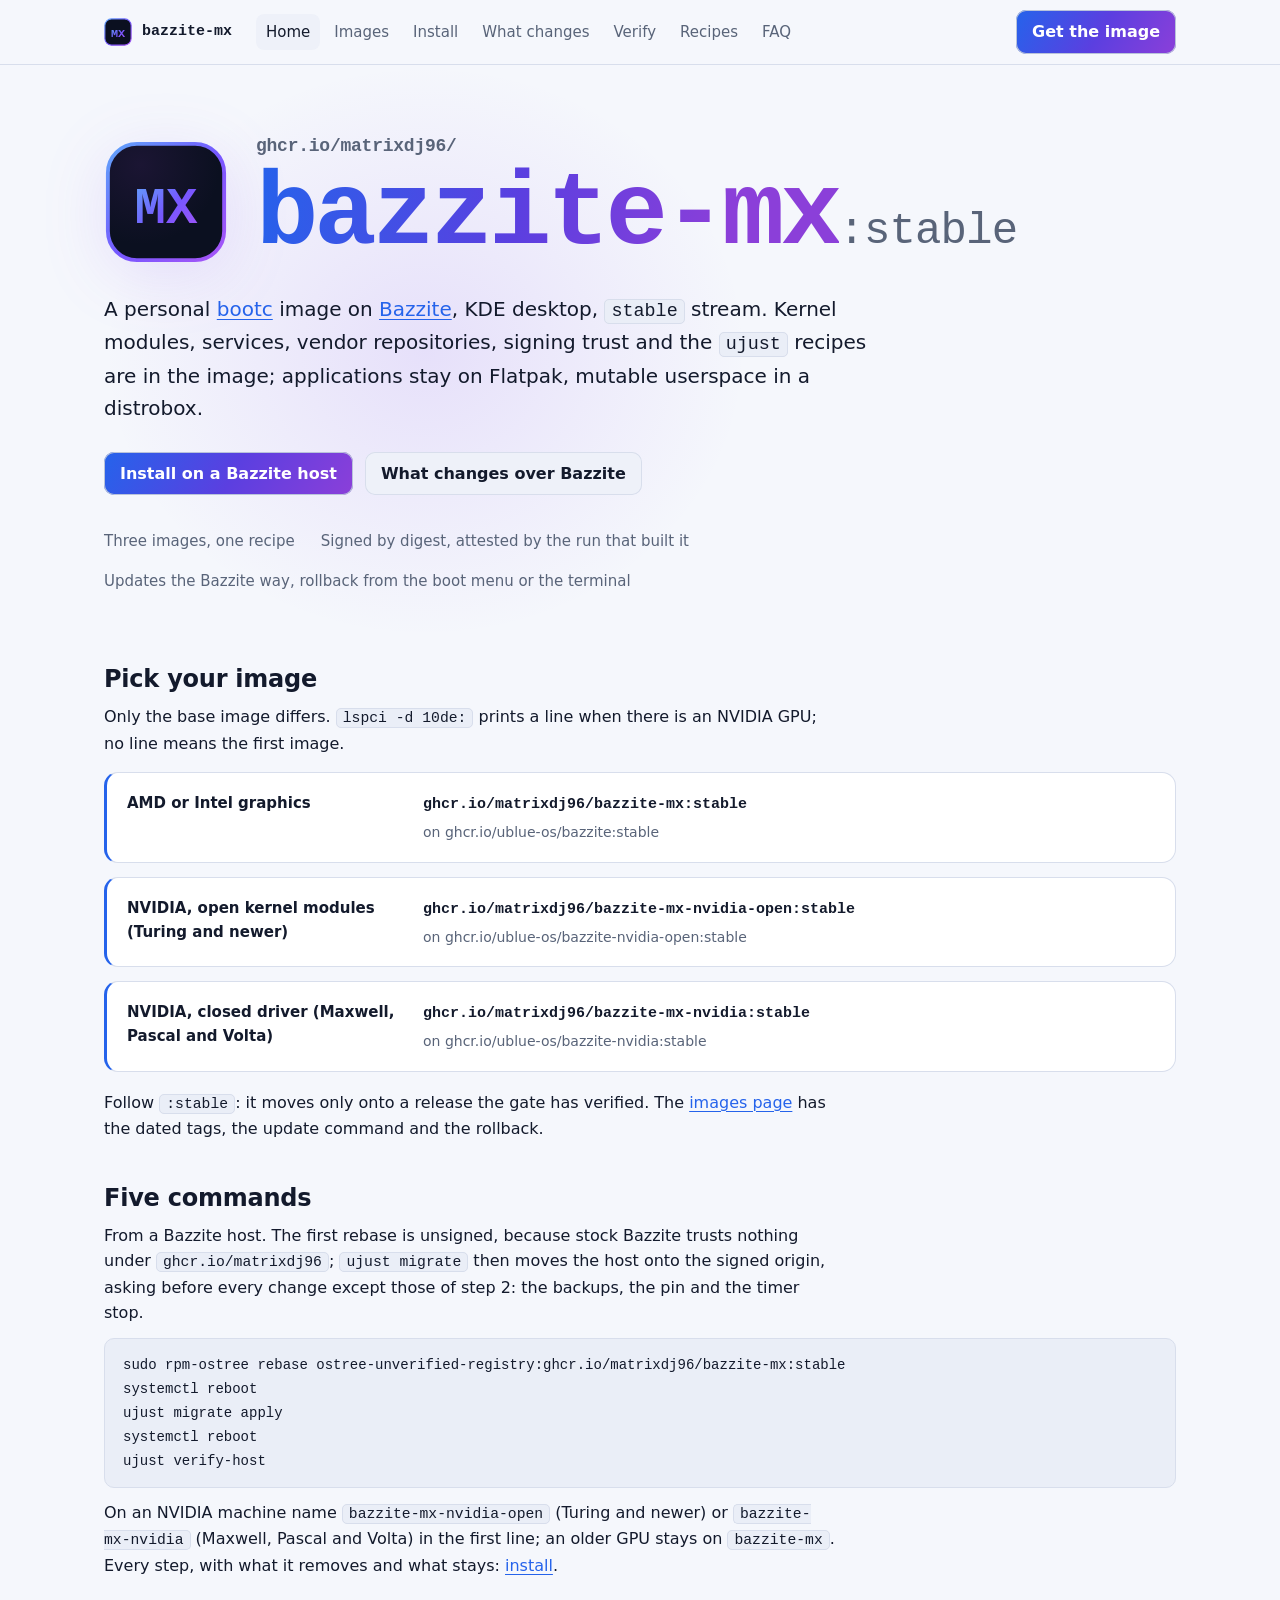
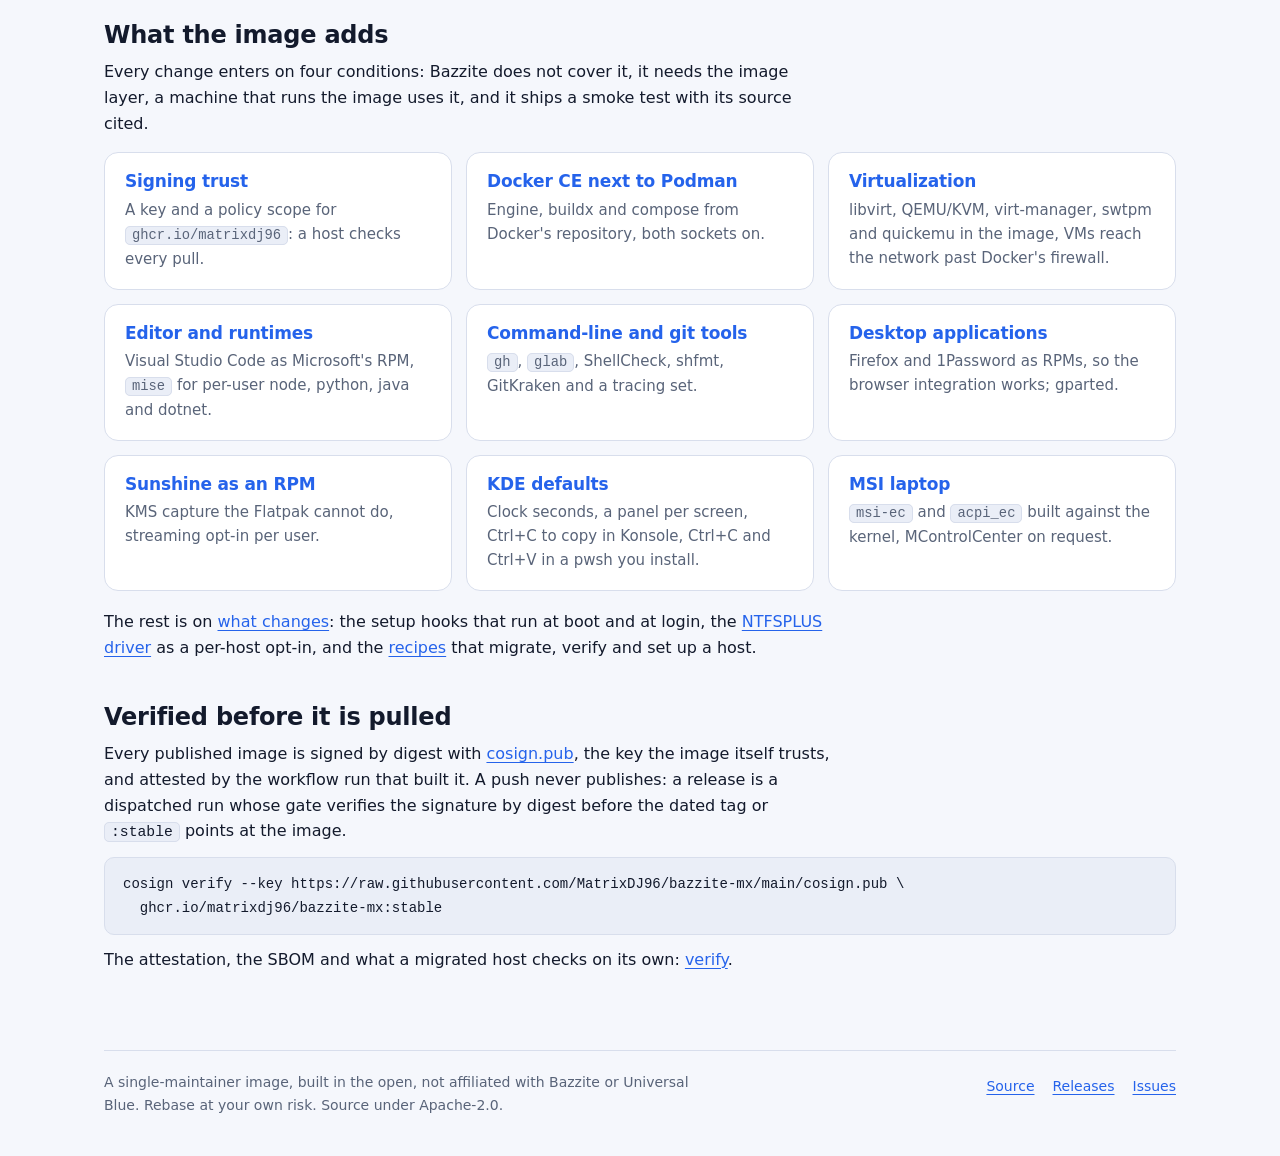
==== commit cfe86ee5: "feat(site): the site in seven pages, its check and the Pages deployment site/ holds seven hand-writt" ====
--- a/site/index.html
+++ b/site/index.html
@@ -174,7 +174,7 @@
       </a>
     </div>
     <p>The rest is on <a href="changes.html">what changes</a>: the setup hooks that run at boot
-      and at login, the <a href="changes.html#ntfsplus">NTFSPLUS driver</a> on every flavour,
+      and at login, the <a href="changes.html#ntfsplus">NTFSPLUS driver</a> as a per-host opt-in,
       and the <a href="recipes.html">recipes</a> that migrate, verify and set up a host.</p>
   </section>
 
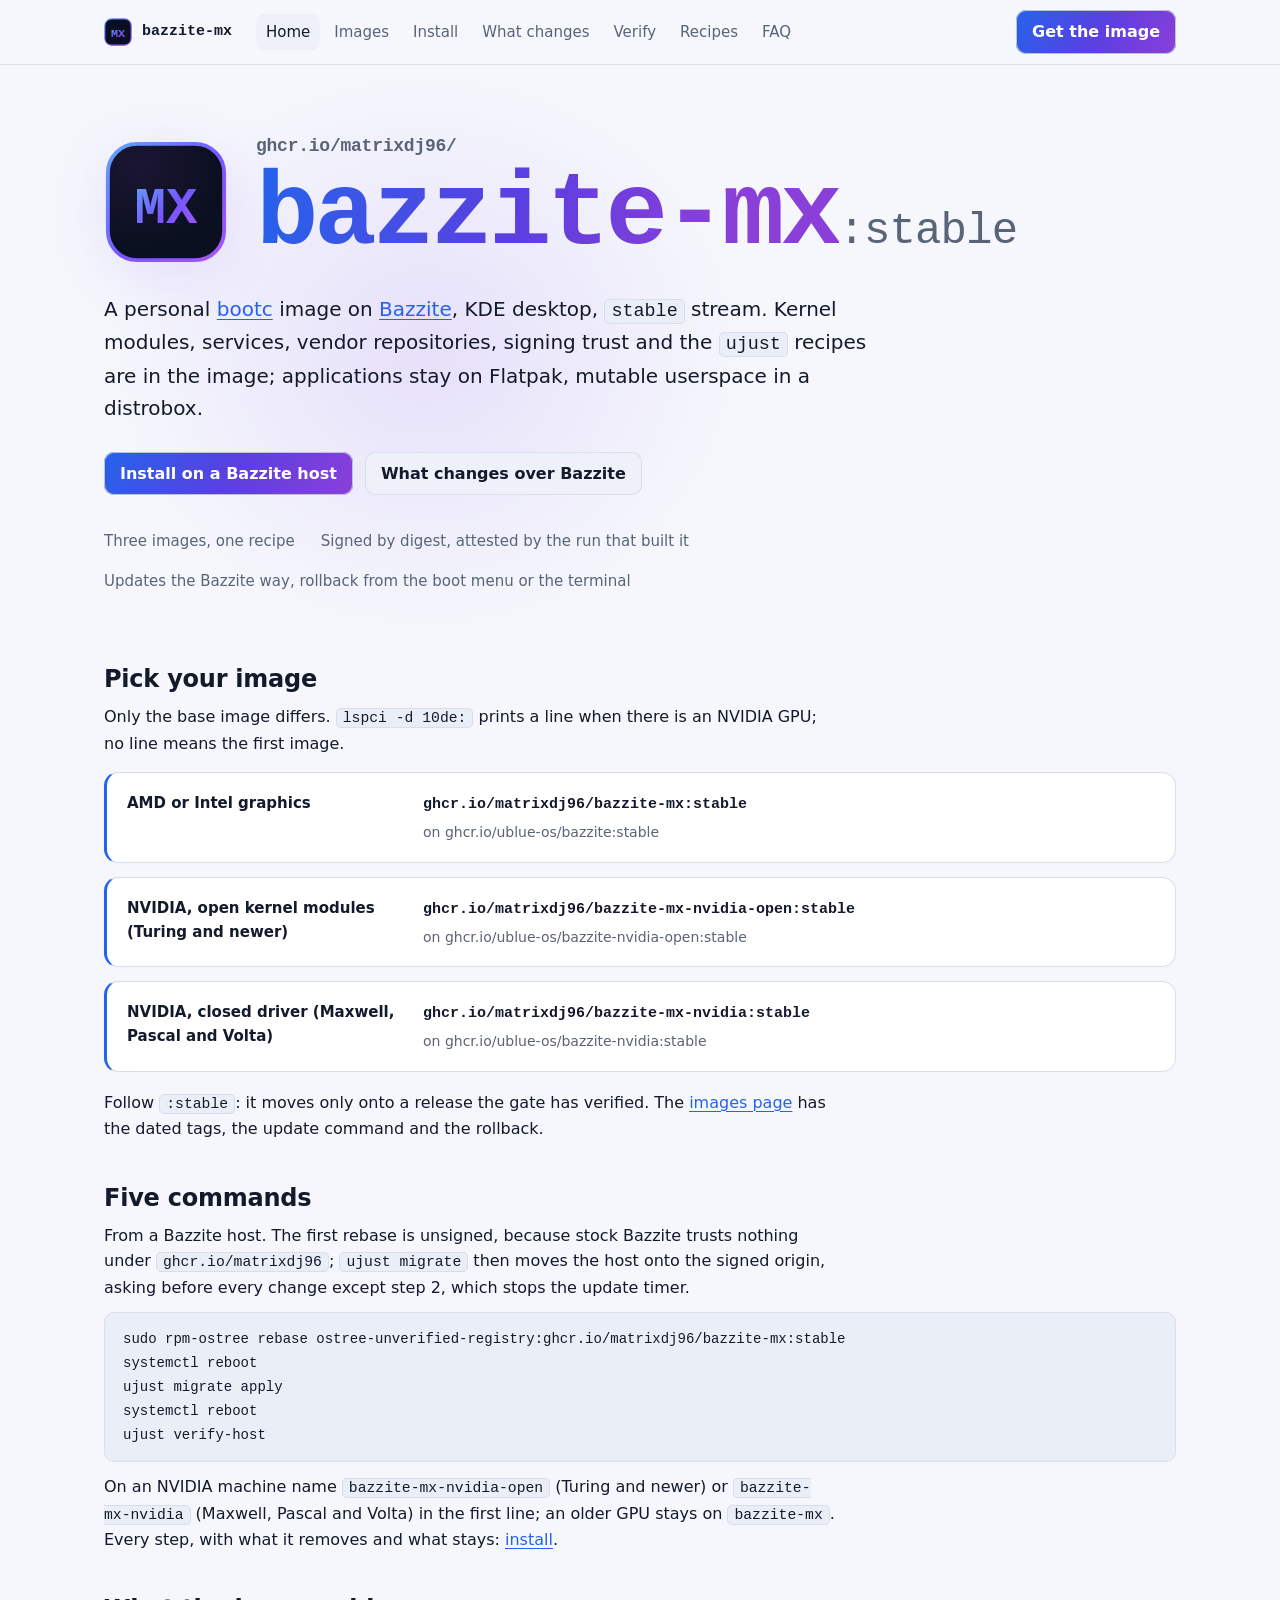
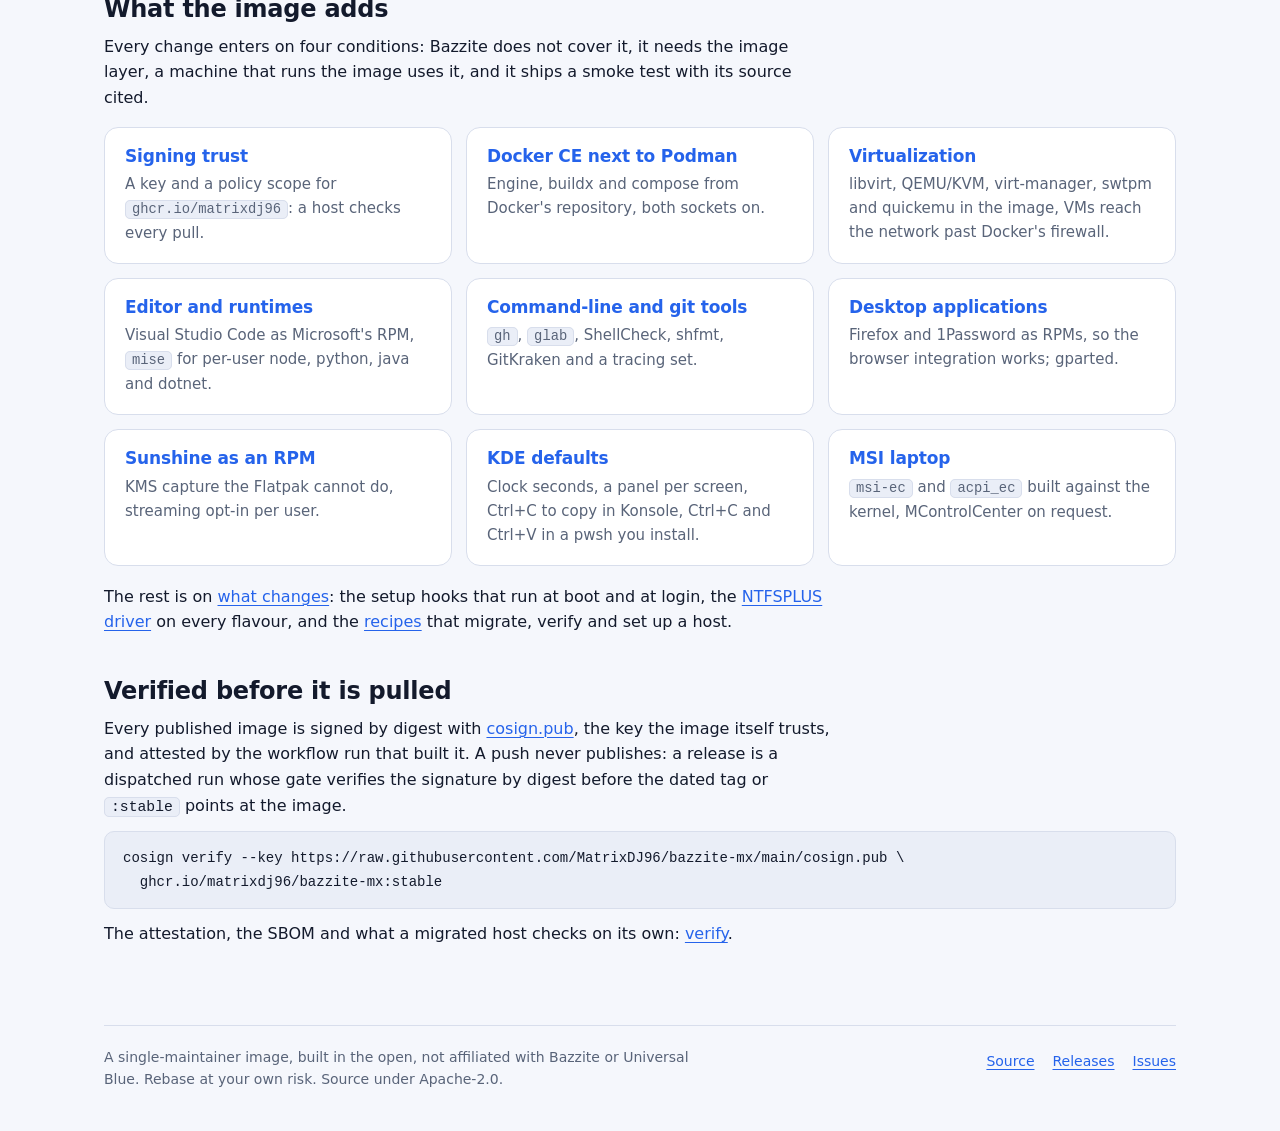
==== commit 30d70344: "feat(site): the site in seven pages, its check and the Pages deployment site/ holds seven hand-writt" ====
--- a/site/index.html
+++ b/site/index.html
@@ -113,8 +113,8 @@
     <h2>Five commands</h2>
     <p>From a Bazzite host. The first rebase is unsigned, because stock Bazzite trusts nothing
       under <code>ghcr.io/matrixdj96</code>; <code>ujust migrate</code> then moves the host onto the
-      signed origin, asking before every change except those of step 2: the backups, the pin
-      and the timer stop.</p>
+      signed origin, asking before every change except step 2, which stops the
+      update timer.</p>
 <pre tabindex="0"><code>sudo rpm-ostree rebase ostree-unverified-registry:ghcr.io/matrixdj96/bazzite-mx:stable
 systemctl reboot
 ujust migrate apply
@@ -174,7 +174,7 @@
       </a>
     </div>
     <p>The rest is on <a href="changes.html">what changes</a>: the setup hooks that run at boot
-      and at login, the <a href="changes.html#ntfsplus">NTFSPLUS driver</a> as a per-host opt-in,
+      and at login, the <a href="changes.html#ntfsplus">NTFSPLUS driver</a> on every flavour,
       and the <a href="recipes.html">recipes</a> that migrate, verify and set up a host.</p>
   </section>
 
